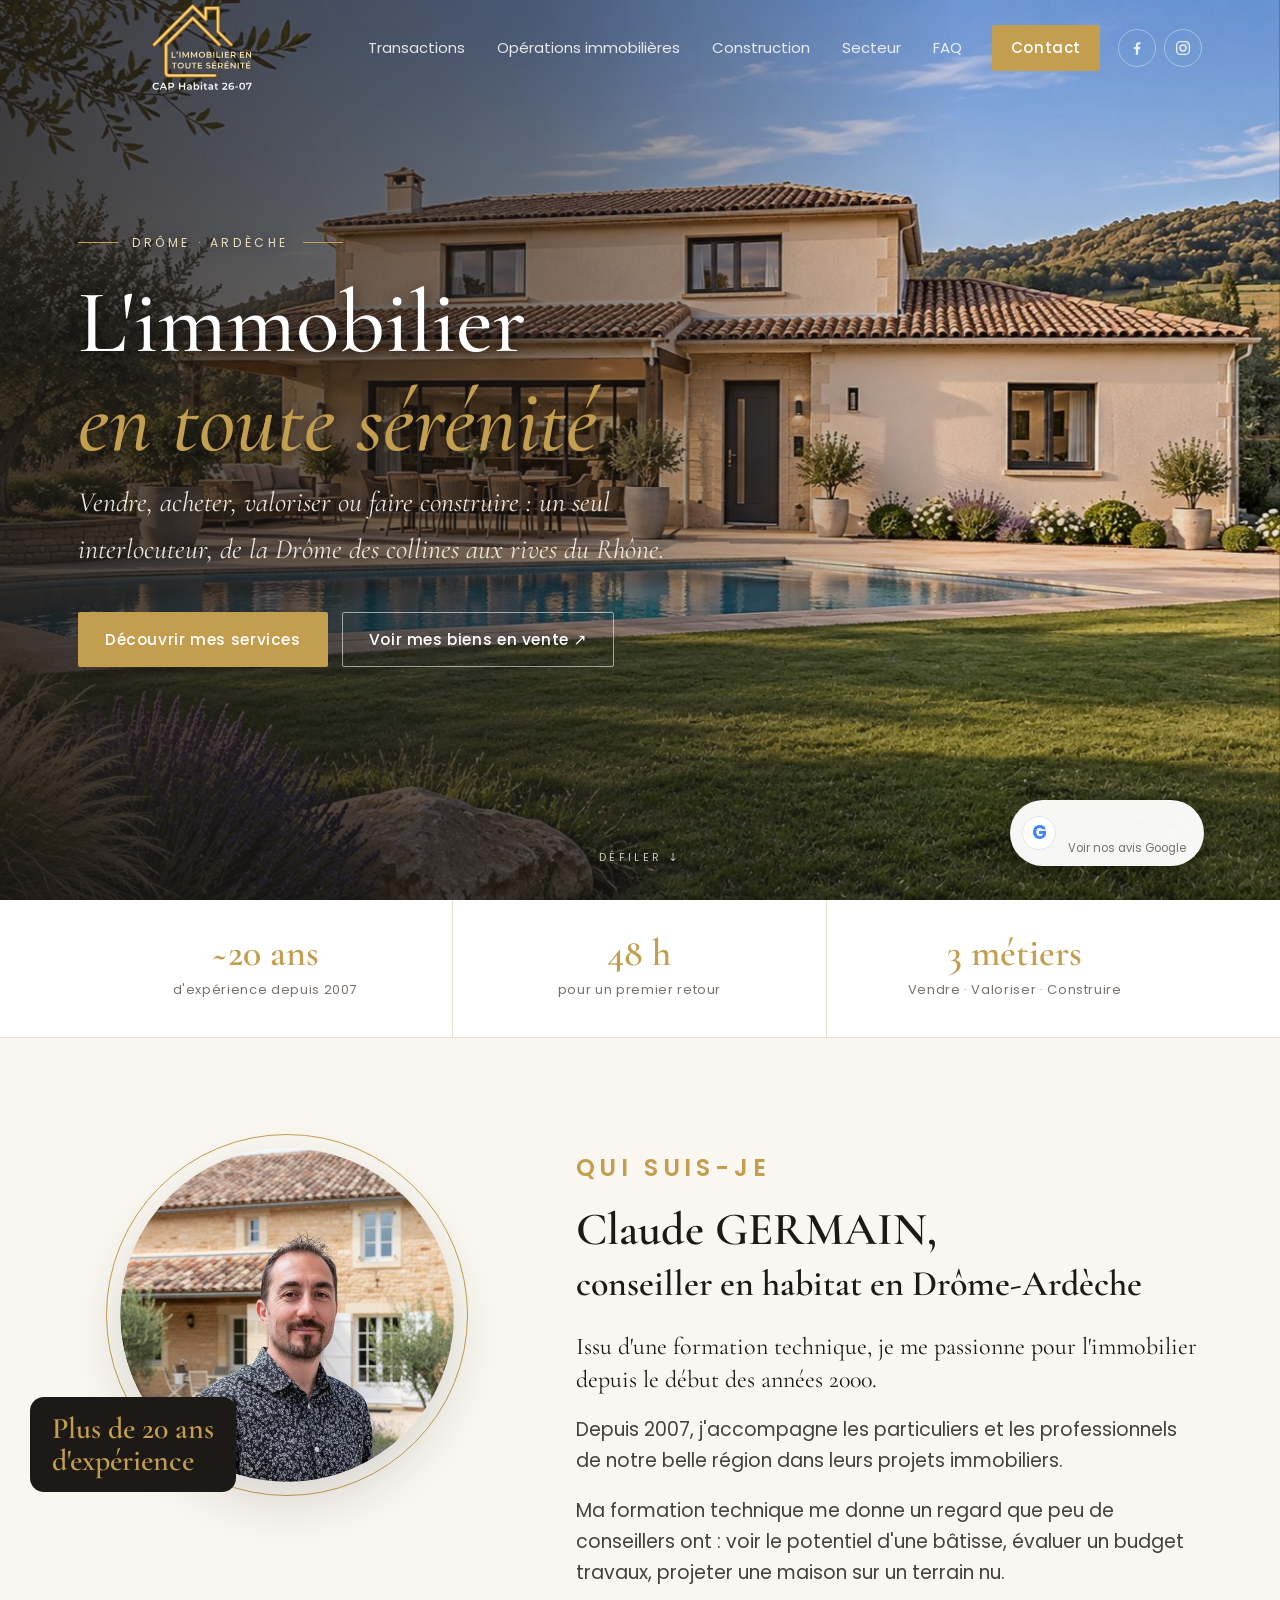
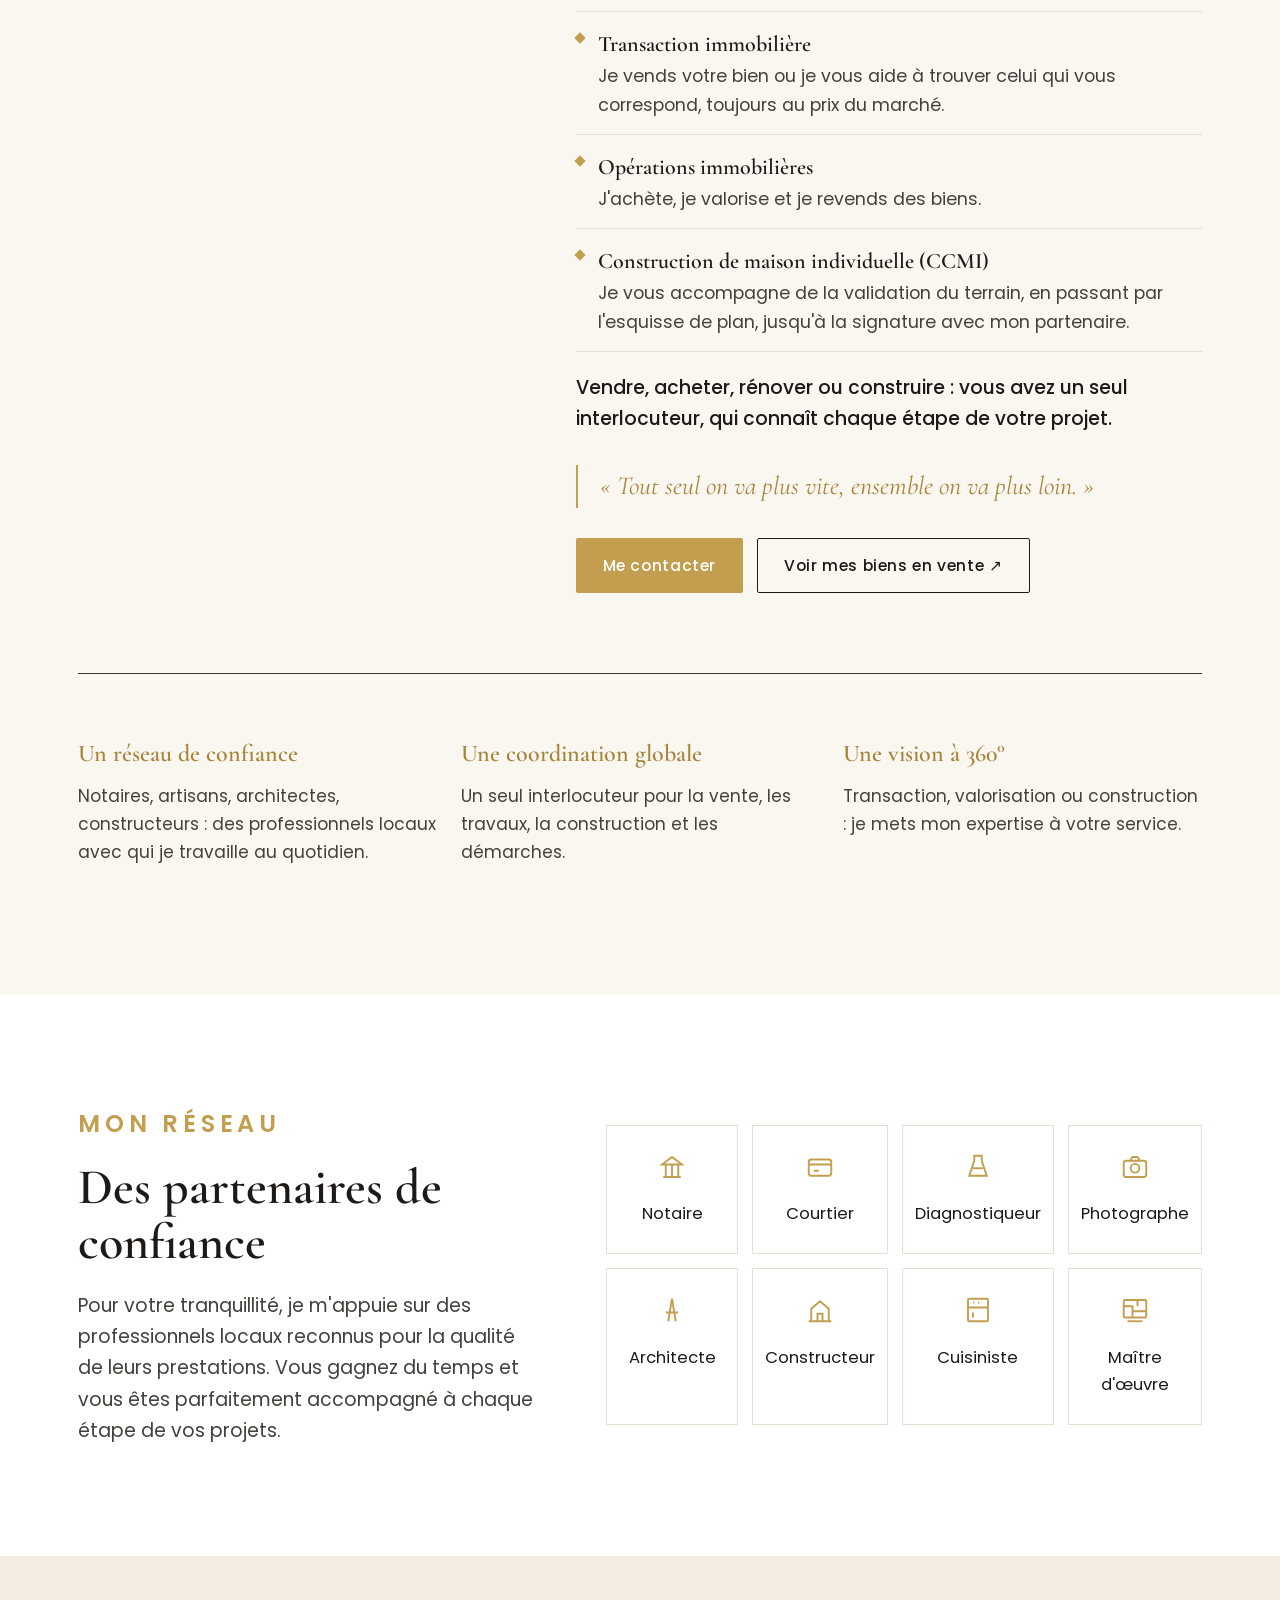
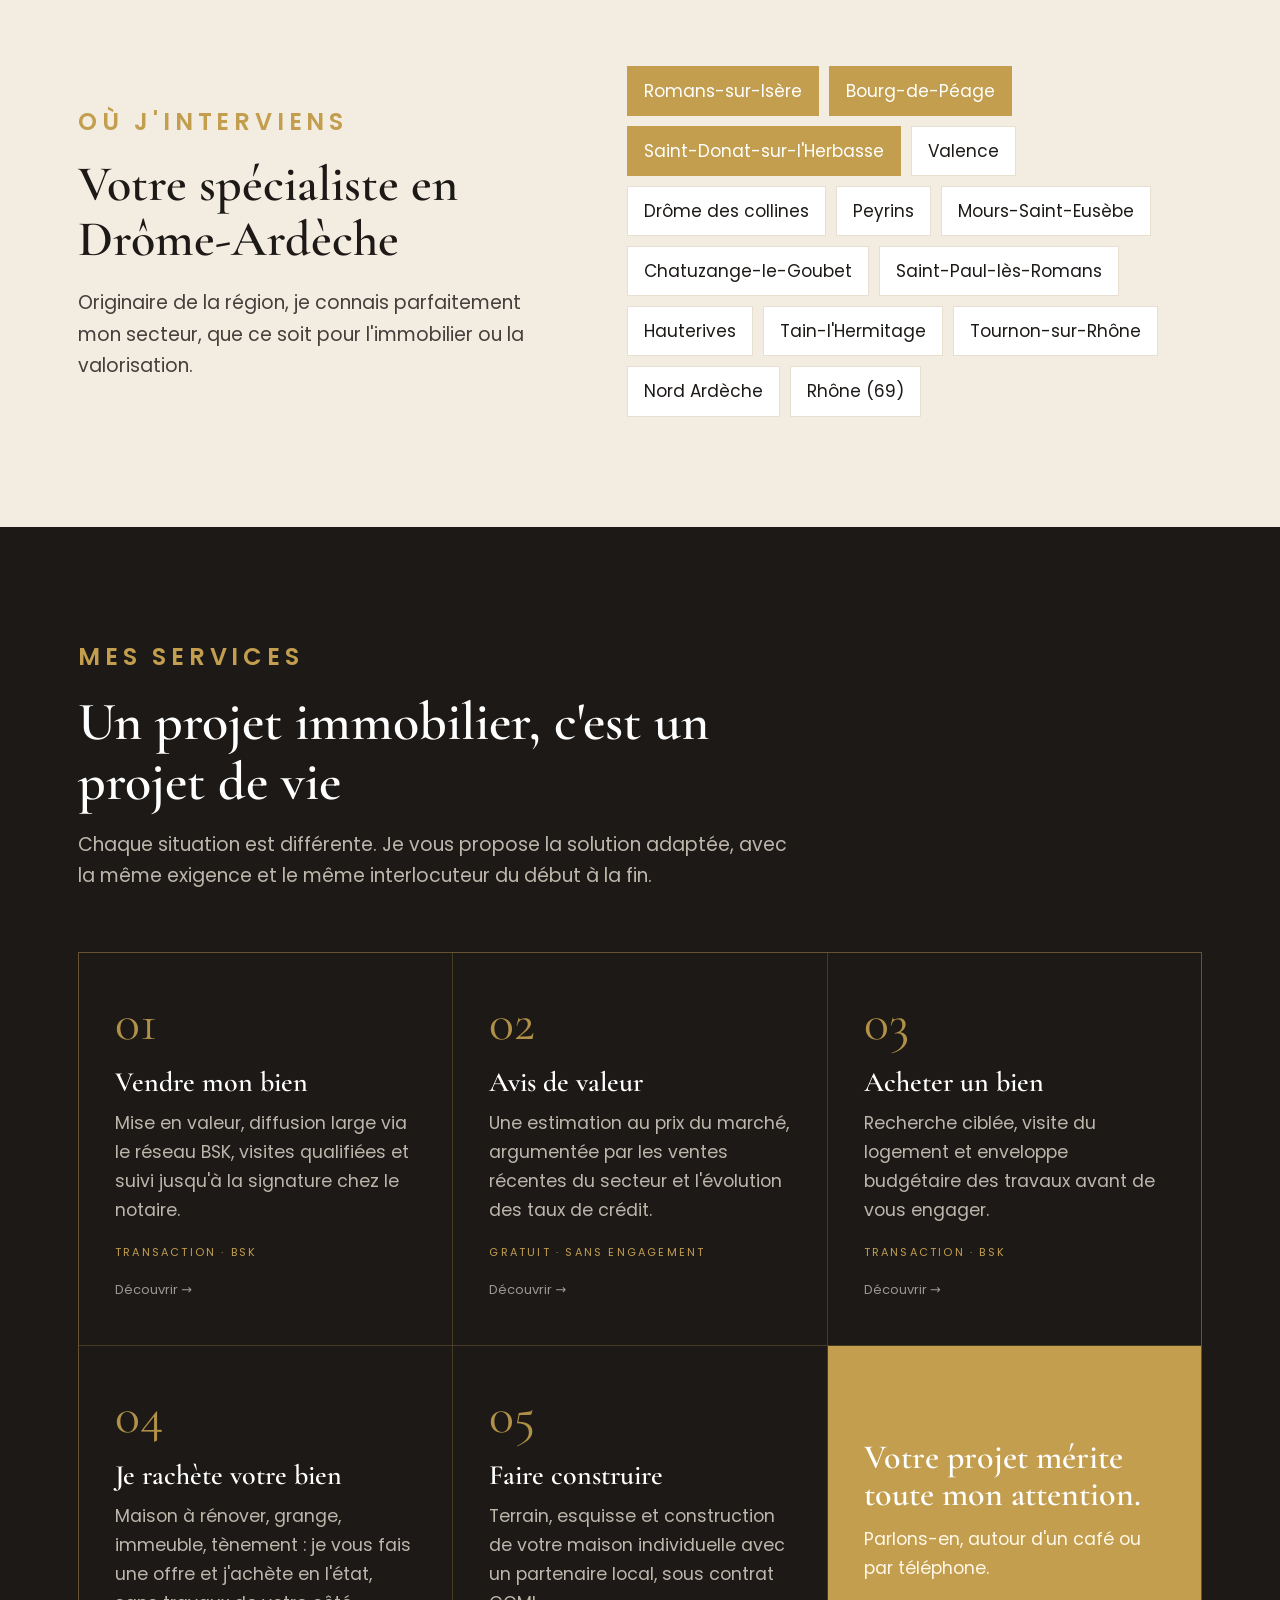
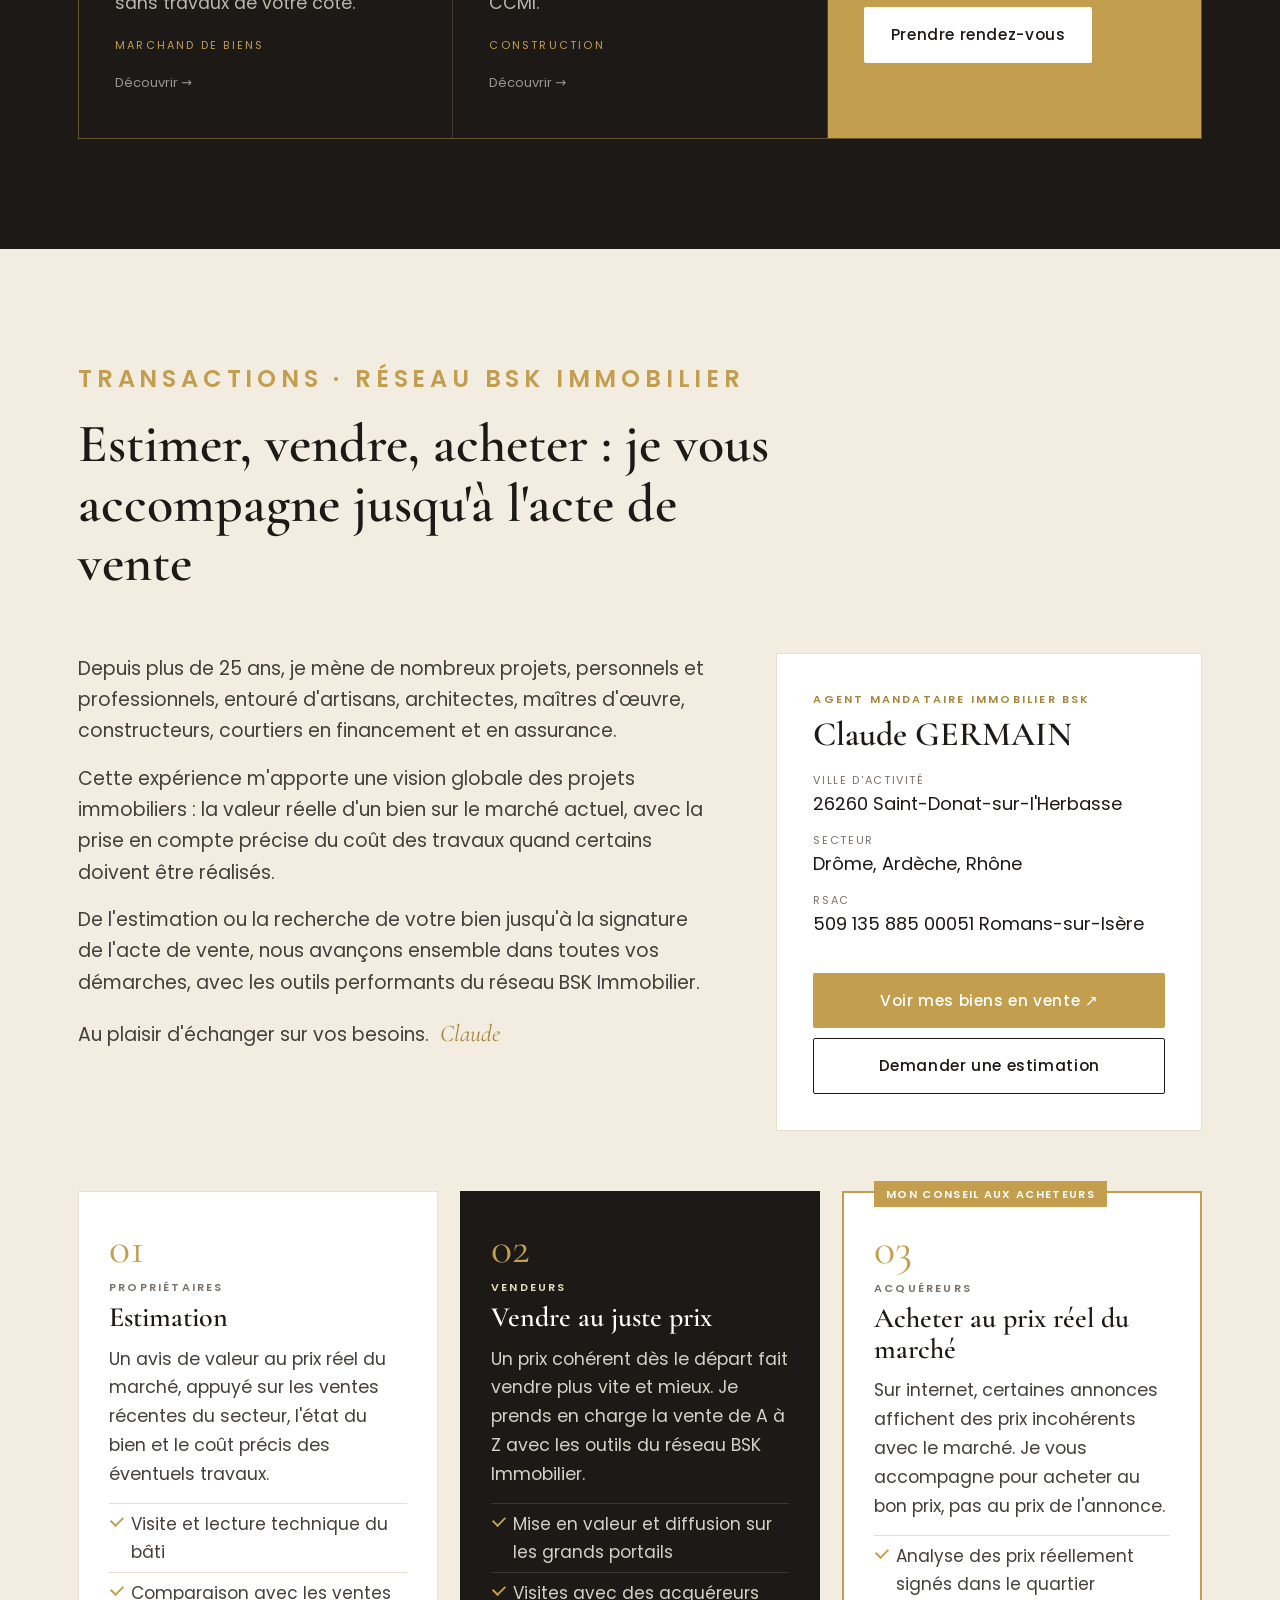
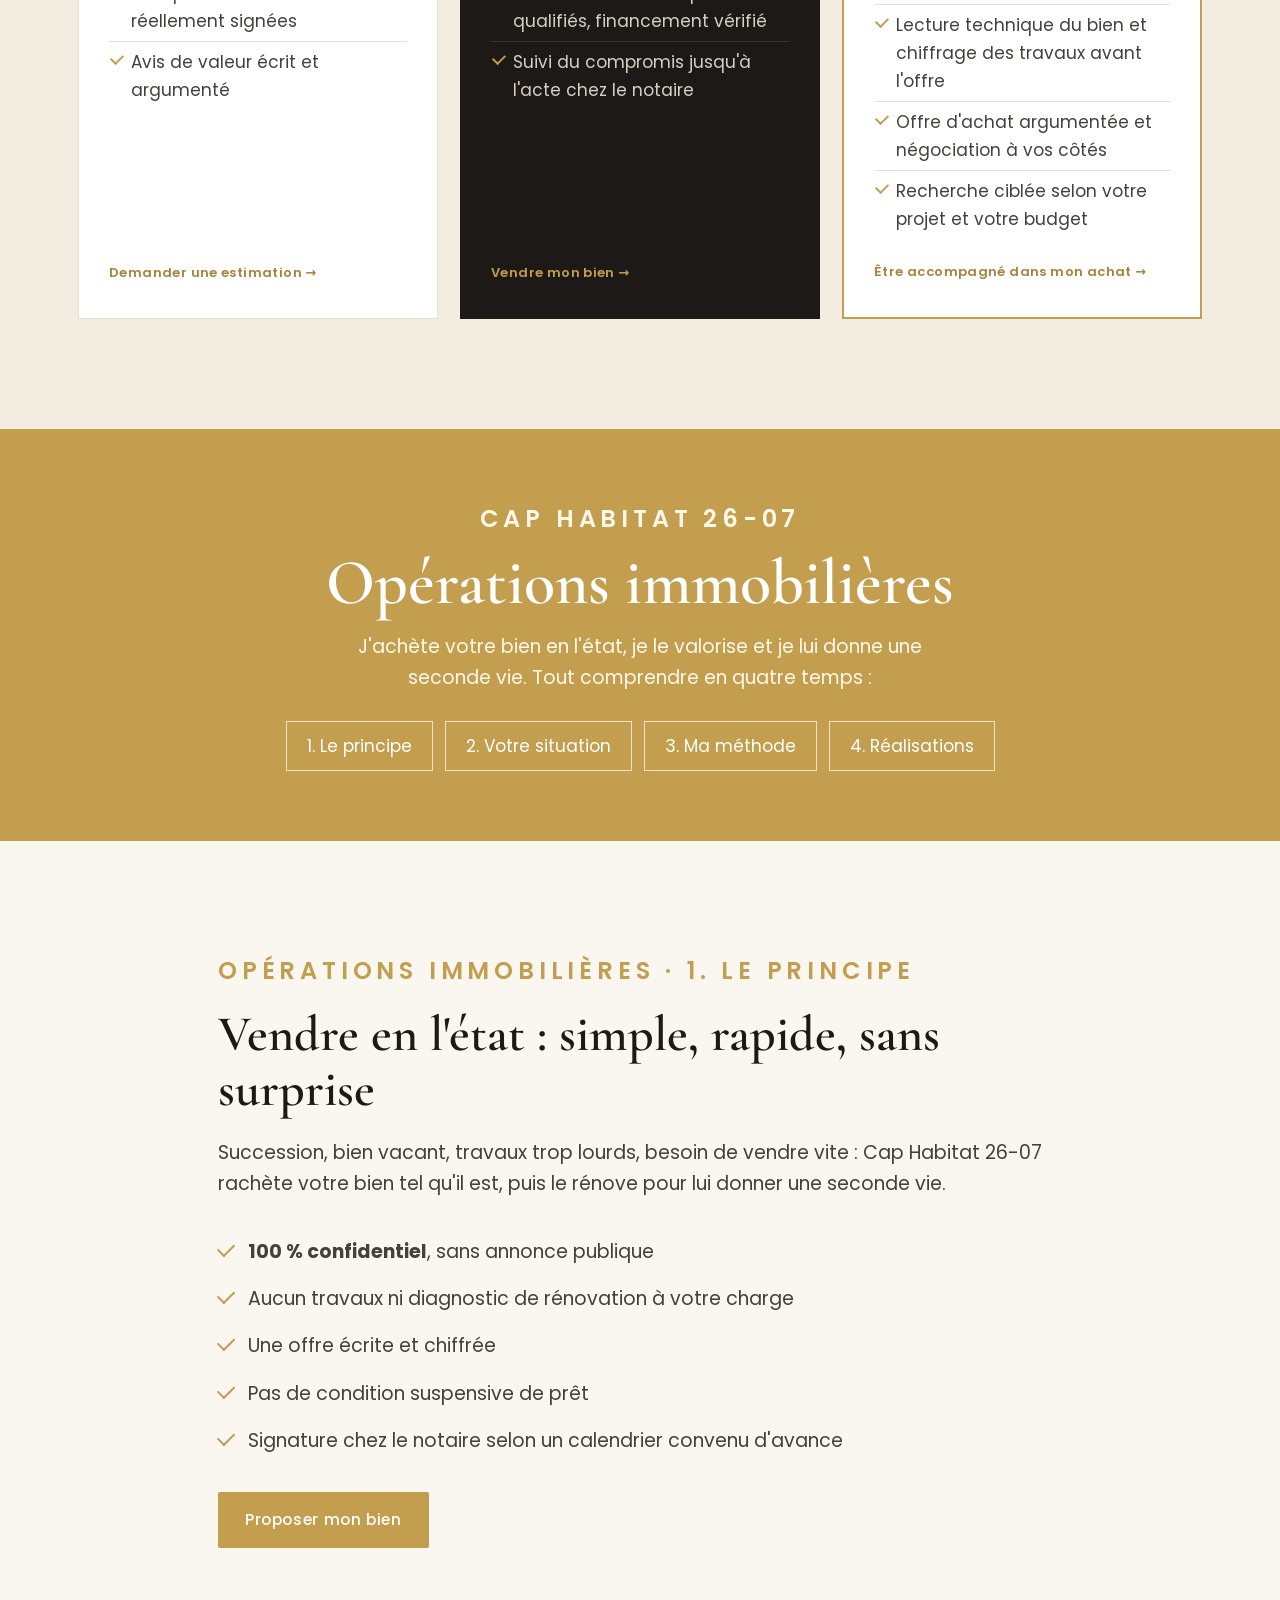
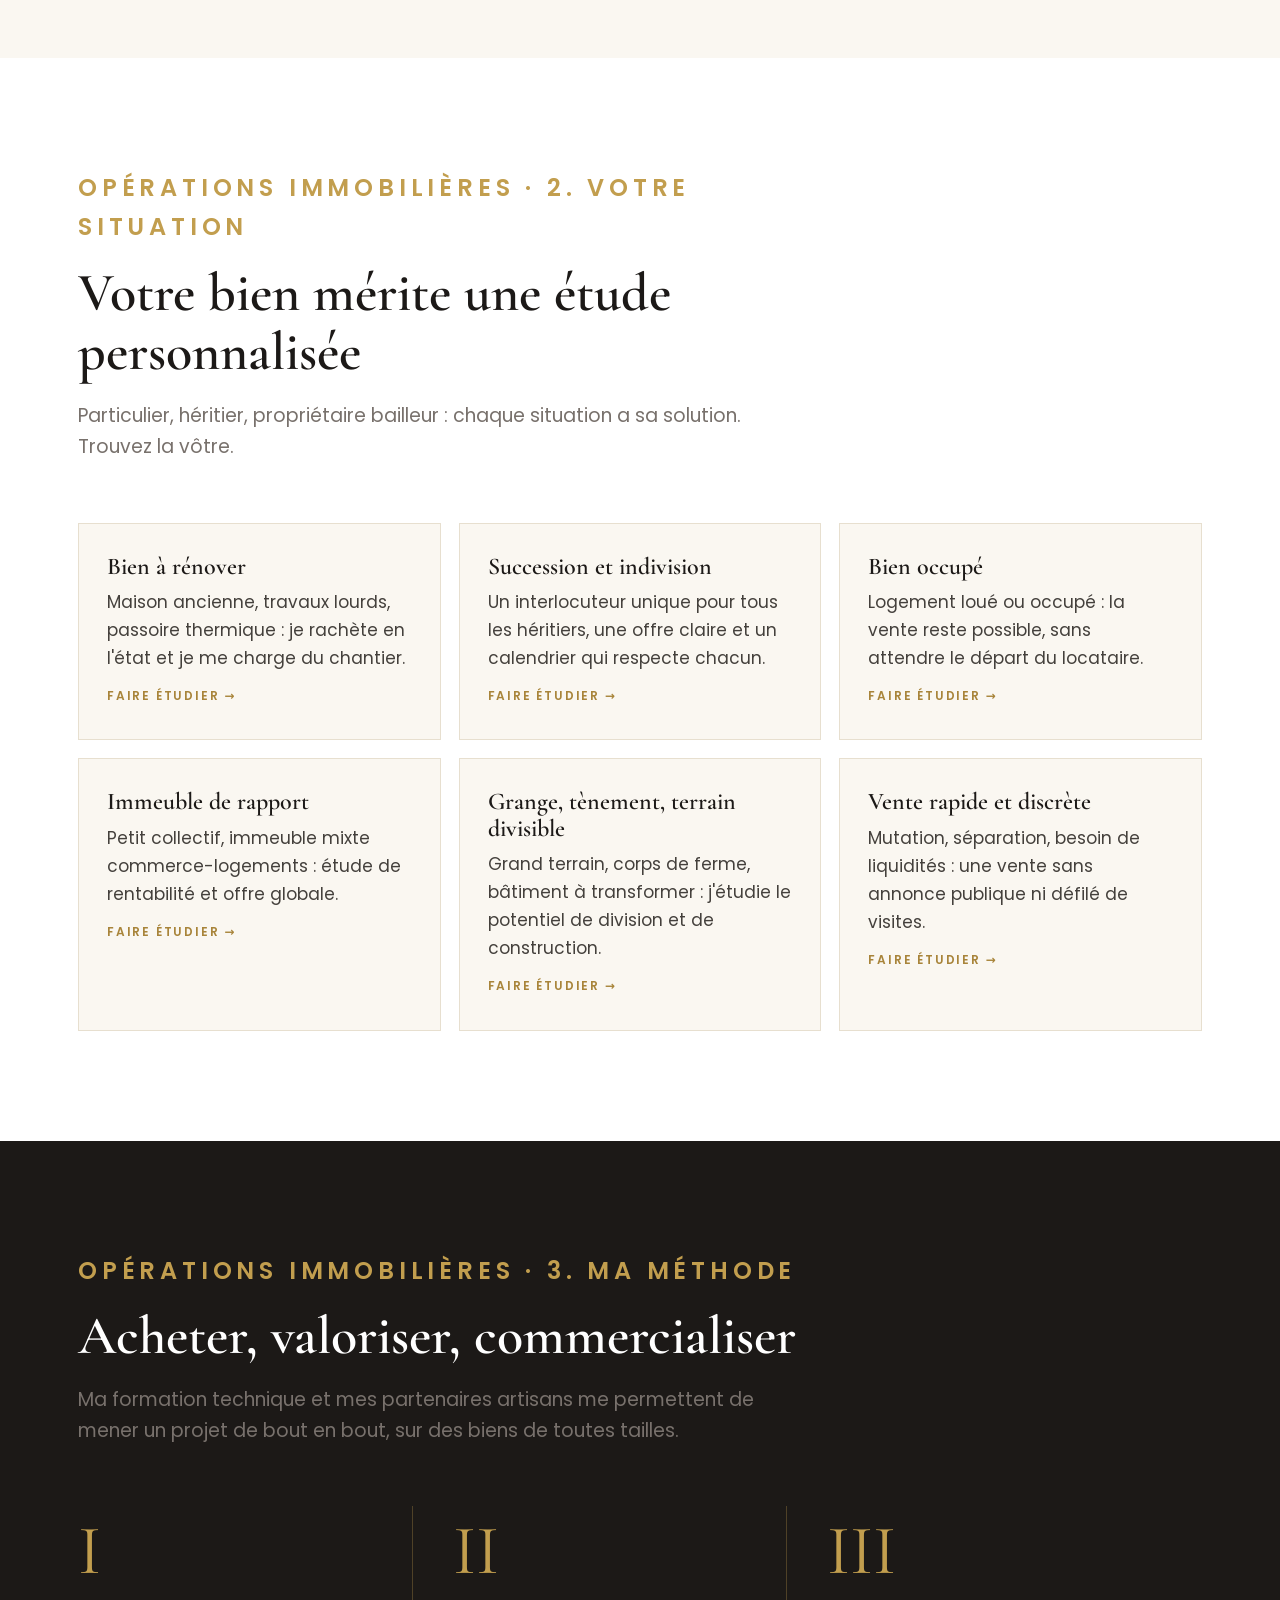
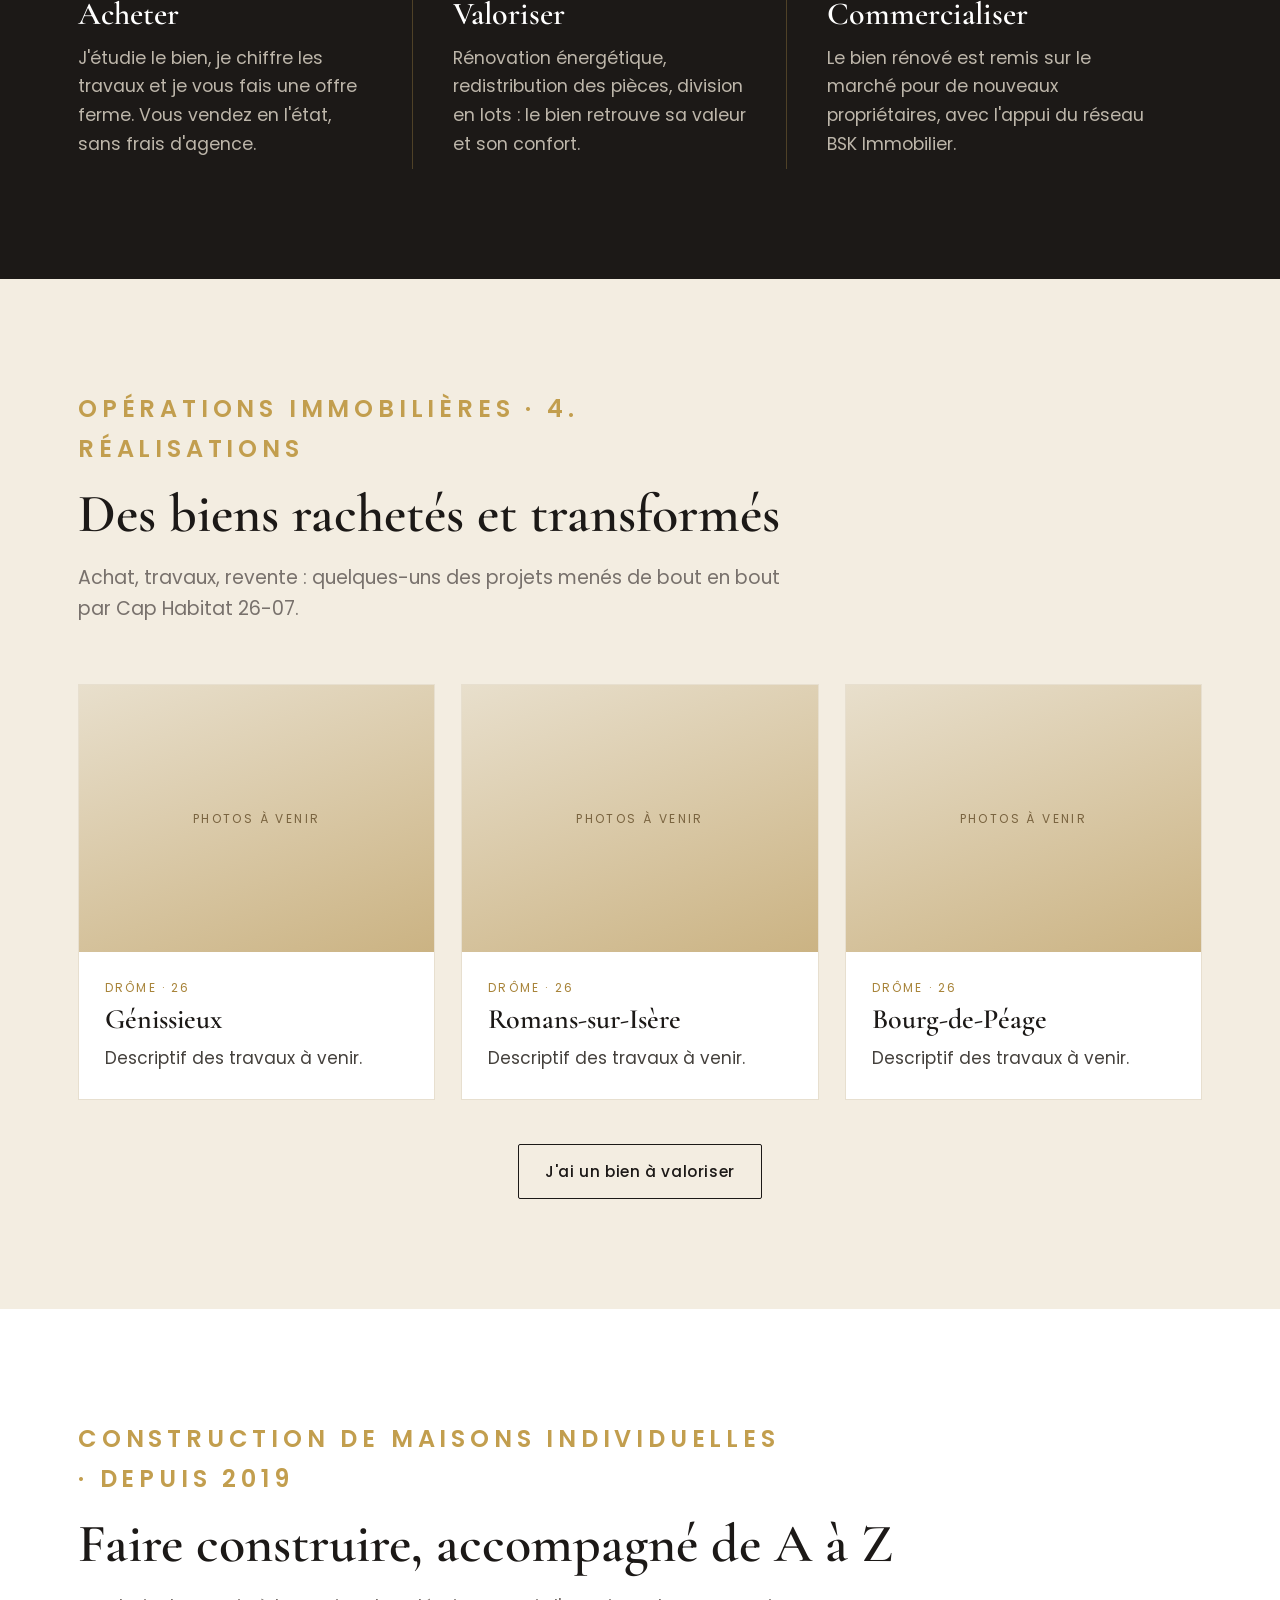
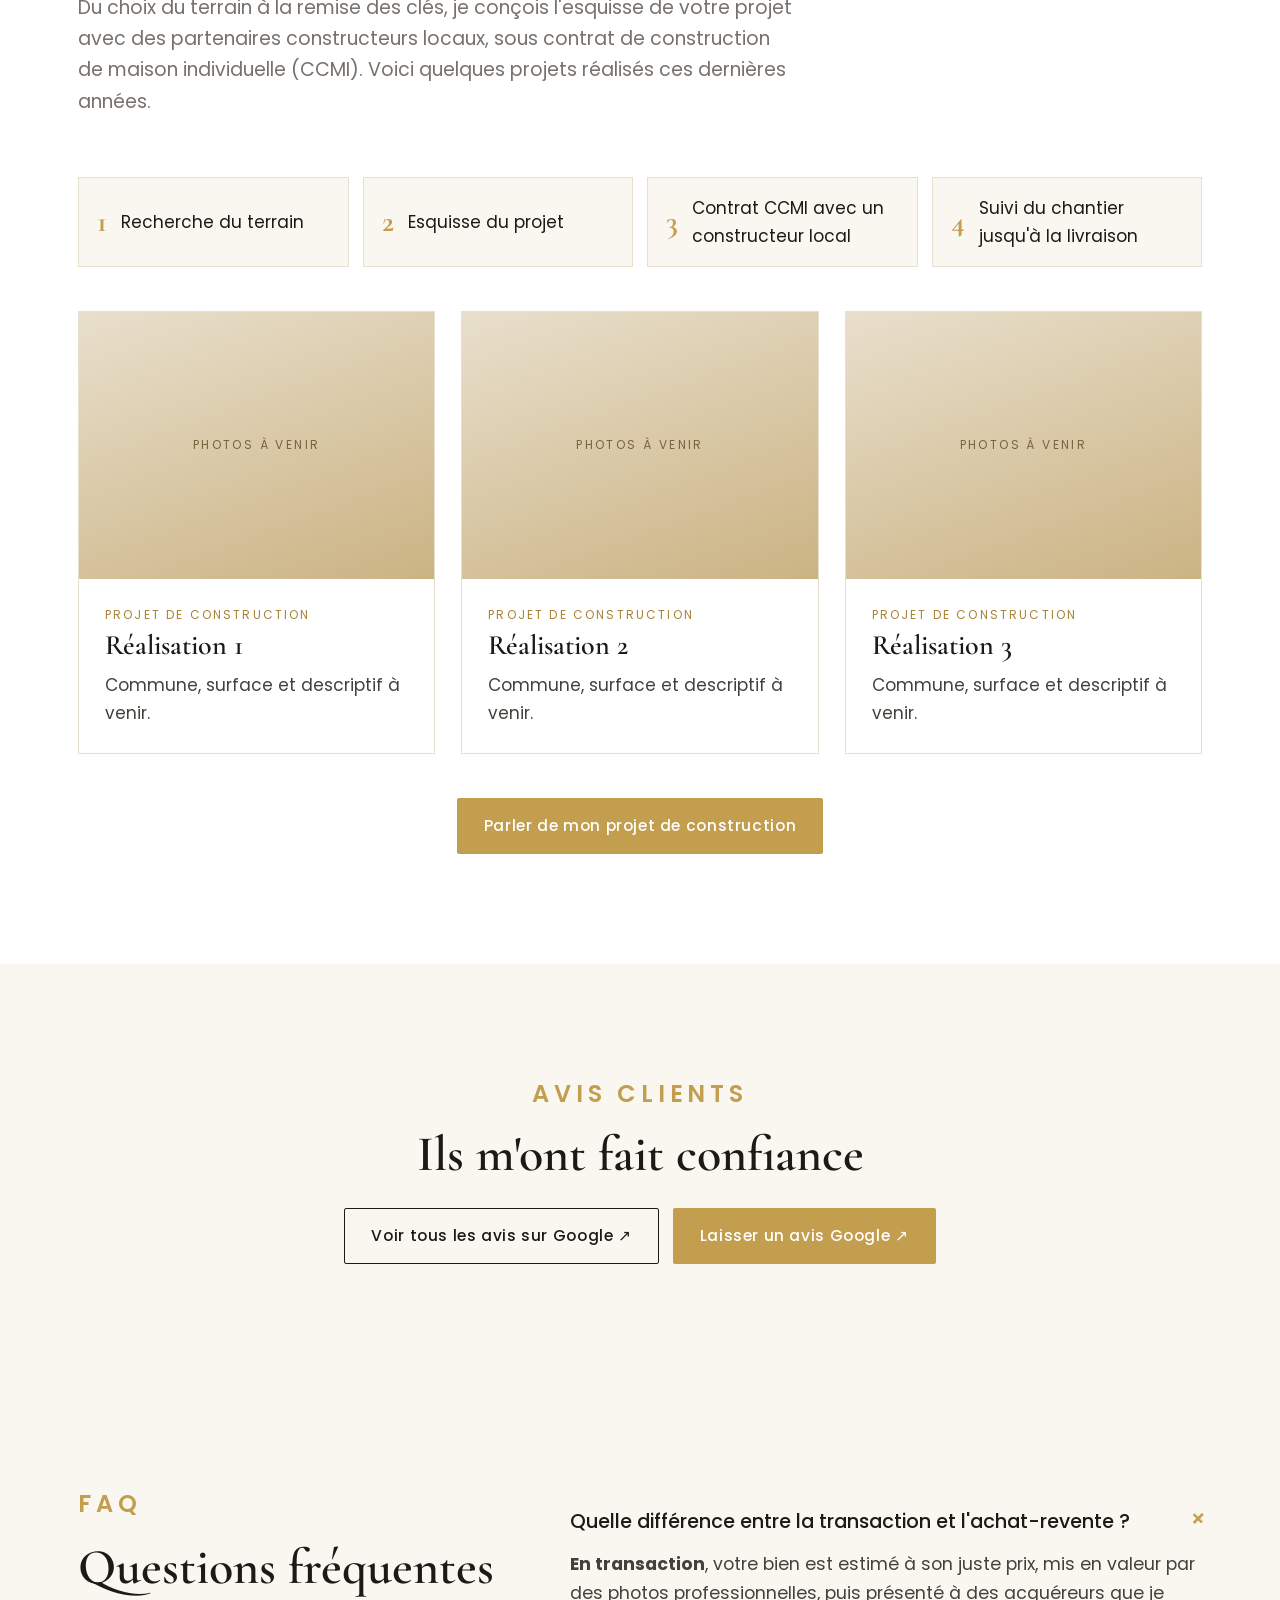
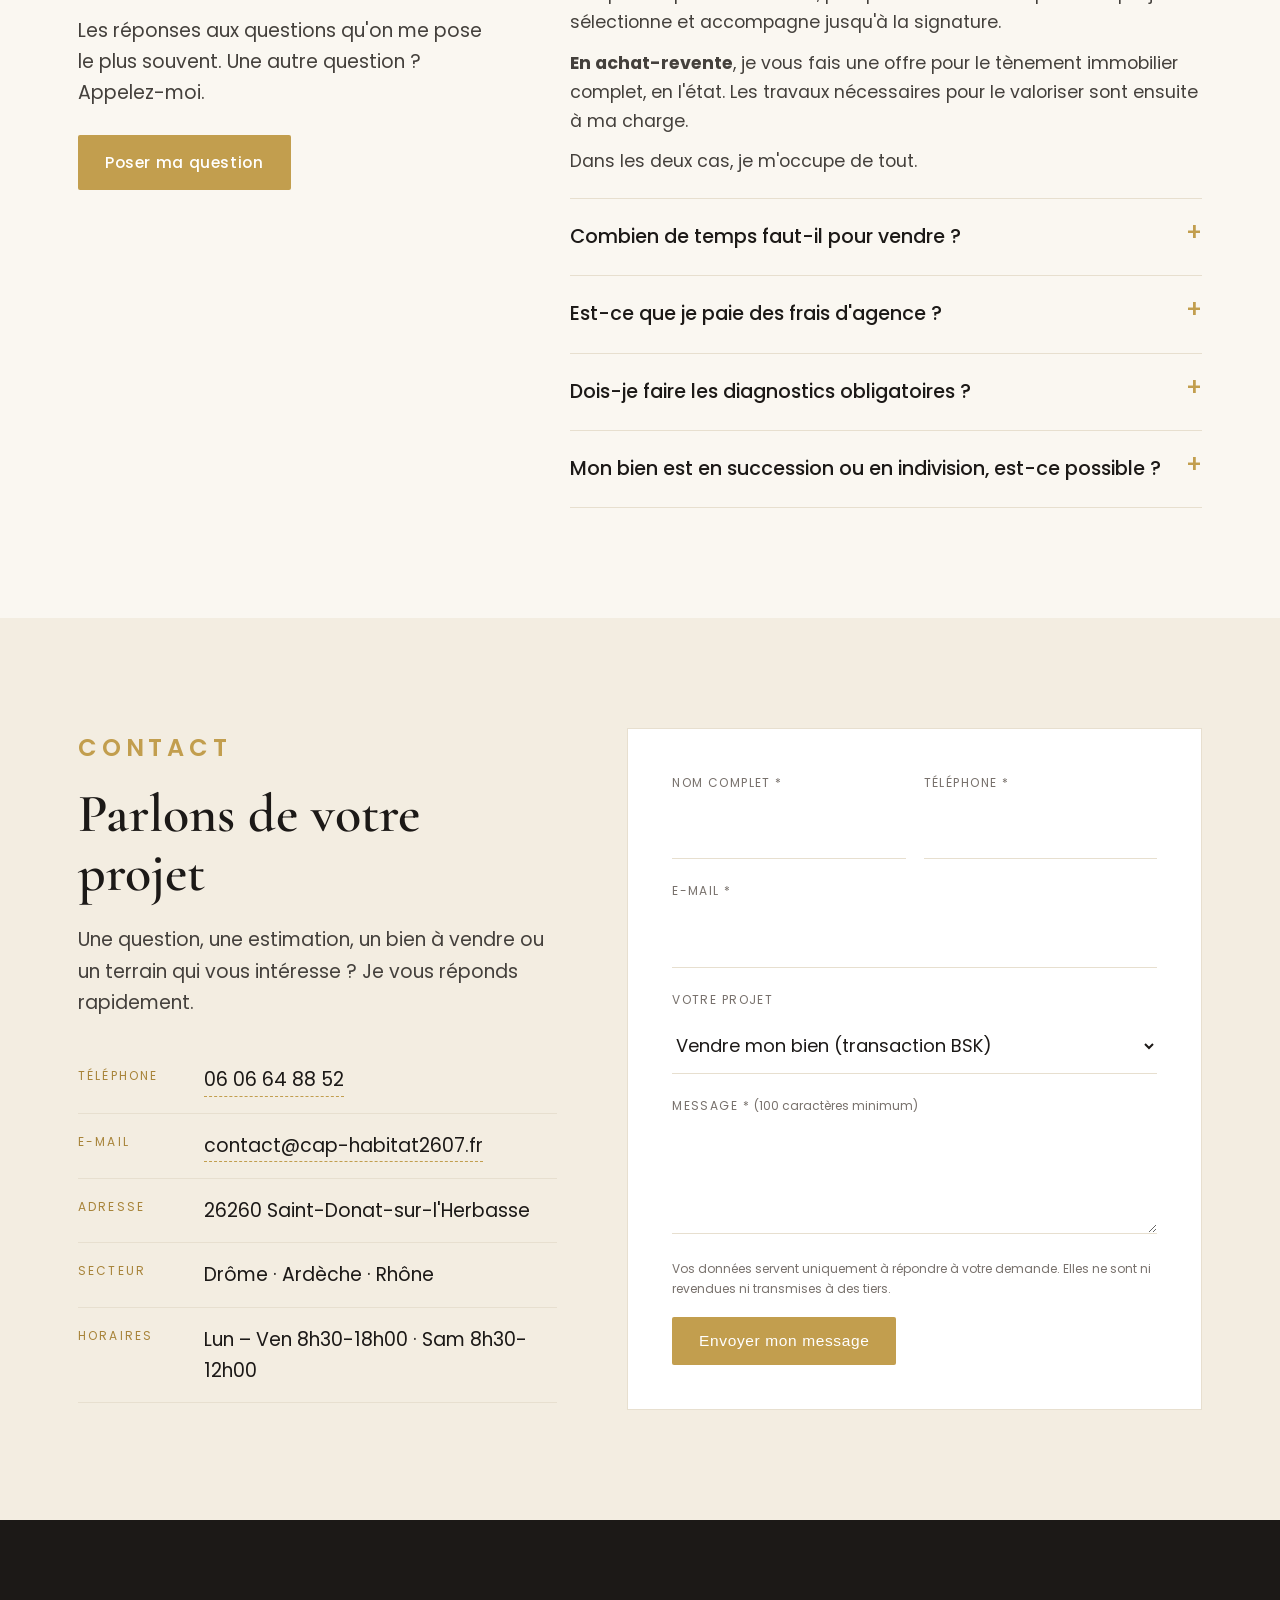
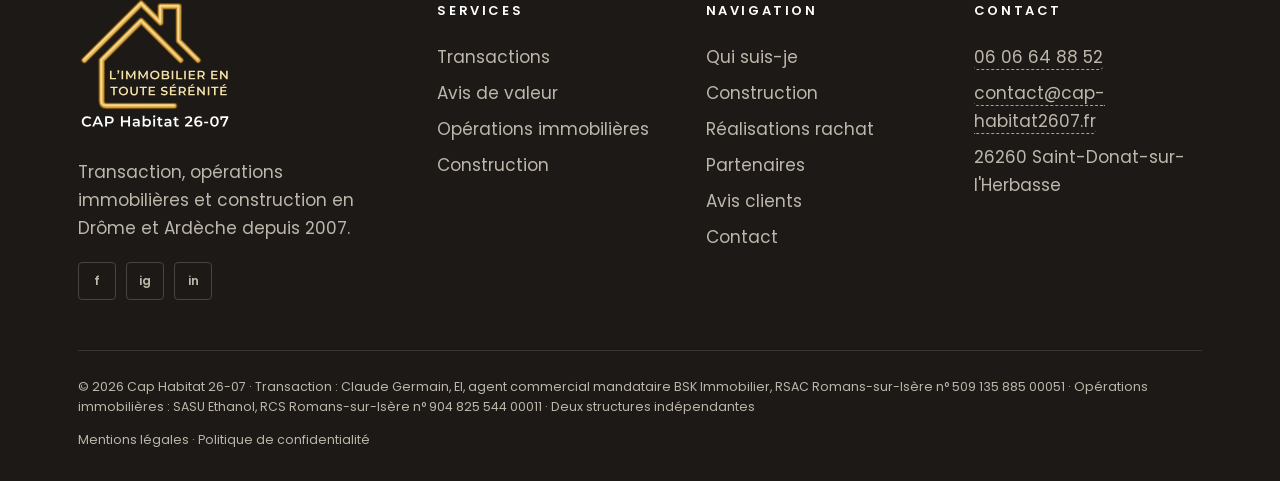
==== index.html @ 30831e8f "Mise en ligne du nouveau site Cap Habitat 26-07 Co-Authored-By: Claude Opus 5.5 <noreply@anthropic.c" ====
<!DOCTYPE html>
<html lang="fr">
<head>
<meta charset="utf-8">
<meta name="viewport" content="width=device-width, initial-scale=1">
<title>Cap Habitat 26-07 | Transaction, opérations immobilières et construction en Drôme-Ardèche</title>
<meta name="description" content="Claude Germain, conseiller en habitat dans la Drôme depuis 2007 : transaction immobilière avec BSK, estimation, opérations immobilières (achat de biens en l'état) et construction à Romans-sur-Isère, Bourg-de-Péage, Saint-Donat et en Ardèche.">
<link rel="canonical" href="https://cap-habitat2607.fr/">
<meta name="robots" content="index,follow">
<meta property="og:type" content="website">
<meta property="og:title" content="Cap Habitat 26-07 — L'immobilier en toute sérénité">
<meta property="og:description" content="Transaction, opérations immobilières (achat de biens en l'état) et construction en Drôme-Ardèche.">
<meta property="og:url" content="https://cap-habitat2607.fr/">
<meta property="og:image" content="https://cap-habitat2607.fr/hero.jpg">
<meta property="og:locale" content="fr_FR">
<meta name="theme-color" content="#1C1917">
<link rel="icon" href="favicon.svg" type="image/svg+xml">
<script type="application/ld+json">
{"@context":"https://schema.org","@type":"RealEstateAgent","name":"Cap Habitat 26-07","url":"https://cap-habitat2607.fr/","image":"https://cap-habitat2607.fr/hero.jpg","telephone":"+33606648852","email":"contact@cap-habitat2607.fr","founder":{"@type":"Person","name":"Claude Germain"},"address":{"@type":"PostalAddress","addressLocality":"Saint-Donat-sur-l'Herbasse","postalCode":"26260","addressRegion":"Drôme","addressCountry":"FR"},"areaServed":["Drôme","Ardèche","Rhône"],"openingHoursSpecification":[{"@type":"OpeningHoursSpecification","dayOfWeek":["Monday","Tuesday","Wednesday","Thursday","Friday"],"opens":"08:30","closes":"18:00"},{"@type":"OpeningHoursSpecification","dayOfWeek":"Saturday","opens":"08:30","closes":"12:00"}],"sameAs":["https://www.facebook.com/cap-habitat2607","https://www.instagram.com/cap.habitat2607/","https://www.linkedin.com/company/cap-habitat-26-07","https://bskimmobilier.com/claude-germain-11314"]}
</script>
<link rel="preconnect" href="https://fonts.googleapis.com">
<link rel="preconnect" href="https://fonts.gstatic.com" crossorigin>
<link href="https://fonts.googleapis.com/css2?family=Cormorant+Garamond:ital,wght@0,500;0,600;1,500&family=Poppins:wght@400;500;600;700&display=swap" rel="stylesheet">
<style>
[hidden]{display:none!important}
:root{
  --gold:#C29E4E; --gold-d:#a8843a; --gold-l:#e9dcbc;
  --ink:#1C1917; --ink2:#44403c; --muted:#78716c;
  --cream:#faf7f1; --sand:#f3ede1; --line:#e7dfcf; --white:#fff;
}
*{box-sizing:border-box;margin:0;padding:0}
html{scroll-behavior:smooth}
body{font-family:'Poppins',system-ui,sans-serif;color:var(--ink);background:var(--cream);line-height:1.65;font-size:19px}
a{color:inherit;text-decoration:none}
h1,h2,h3{font-family:'Cormorant Garamond',Georgia,serif;font-weight:600;line-height:1.1}
.wrap{max-width:1180px;margin:0 auto;padding:0 28px}
.kicker{font-size:24px;letter-spacing:.2em;text-transform:uppercase;color:var(--gold);font-weight:600}
.btn{display:inline-flex;align-items:center;gap:10px;padding:14px 26px;border-radius:2px;font-weight:500;font-size:15.5px;letter-spacing:.04em;transition:.25s;cursor:pointer;border:1px solid transparent}
.btn-gold{background:var(--gold);color:#fff}
.btn-gold:hover{background:var(--gold-d)}
.btn-line{border-color:rgba(255,255,255,.55);color:#fff}
.btn-line:hover{background:#fff;color:var(--ink)}
.btn-dark{border-color:var(--ink);color:var(--ink)}
.btn-dark:hover{background:var(--ink);color:#fff}
section{padding:110px 0}

/* NAV */
header{position:fixed;top:0;left:0;right:0;z-index:50;transition:.3s}
header.solid{background:rgba(28,25,23,.94);backdrop-filter:blur(8px);box-shadow:0 2px 20px rgba(0,0,0,.15)}
.nav{display:flex;align-items:center;justify-content:space-between;height:96px}
.logo{display:flex;align-items:center;gap:12px;color:#fff}
.logo img{height:88px;width:auto;display:block}

header .logo{margin-left:124px;transform:translateX(-50%)}
.flogo img{height:130px}
footer .logo{display:inline-flex}
header.solid .logo img{height:60px}
.logo img{transition:height .3s}
.logo .lt{font-weight:700;font-size:19px;letter-spacing:.01em;line-height:1}
.logo .lt b{color:var(--gold);font-weight:700}
.logo .ls{display:block;font-size:9.5px;letter-spacing:.22em;font-weight:500;opacity:.75;margin-top:5px}
.menu{display:flex;gap:30px;align-items:center;font-size:15px;color:#fff}
.menu a:not(.btn){opacity:.85;position:relative}
.menu a:not(.btn):not(.nsoc){padding:8px 12px;border-radius:6px;transition:.2s}
.menu a:not(.btn):not(.nsoc):hover{opacity:1;color:var(--gold);background:rgba(255,255,255,.12)}
.menu .btn{padding:10px 18px}
.burger{display:none;background:none;border:0;color:#fff;font-size:28px;cursor:pointer}

/* HERO */
.hero{position:relative;min-height:100vh;display:flex;align-items:center;background:var(--ink);color:#fff;overflow:hidden;padding:0}
.hero img.land{position:absolute;inset:0;width:100%;height:100%;object-fit:cover;object-position:60% 50%;transform:scale(1.04);animation:kb 18s ease-out forwards}
@keyframes kb{to{transform:scale(1)}}
.hero .veil{position:absolute;inset:0;background:linear-gradient(90deg,rgba(28,25,23,.82) 0%,rgba(28,25,23,.55) 42%,rgba(28,25,23,.08) 75%),linear-gradient(0deg,rgba(28,25,23,.4),transparent 30%)}
.hero h1,.hero .sub,.hero .place{text-shadow:0 2px 16px rgba(0,0,0,.6)}
.hero .credit{position:absolute;right:20px;bottom:14px;z-index:2;font-size:10px;color:rgba(255,255,255,.55)}
.hero .wrap{position:relative;z-index:2;width:100%}
.hero .place{font-size:12px;letter-spacing:.3em;text-transform:uppercase;color:var(--gold-l);display:flex;align-items:center;gap:14px}
.hero .place:before,.hero .place:after{content:"";width:40px;height:1px;background:var(--gold)}
.hero h1{font-size:clamp(46px,7vw,92px);margin:22px 0 8px;font-weight:500}
.hero h1 em{color:var(--gold);font-style:italic}
.hero .sub{font-family:'Cormorant Garamond',serif;font-size:clamp(20px,2.4vw,28px);font-style:italic;color:#e7e2d9;max-width:620px}
.hero .ctas{display:flex;flex-wrap:wrap;gap:14px;margin-top:40px}
.hero .scroll{position:absolute;bottom:34px;left:50%;transform:translateX(-50%);z-index:2;font-size:11px;letter-spacing:.3em;color:#cfc8bb;text-transform:uppercase}

.gbadge{position:absolute;bottom:34px;right:76px;z-index:3;display:flex;align-items:center;gap:12px;background:rgba(255,255,255,.96);color:var(--ink);padding:10px 18px 10px 12px;border-radius:40px;box-shadow:0 8px 30px rgba(0,0,0,.25);transition:.25s}
.gbadge:hover{transform:translateY(-2px)}
.gG{width:34px;height:34px;border-radius:50%;background:#fff;border:1px solid #e5e5e5;display:flex;align-items:center;justify-content:center;font-weight:700;font-size:19px;color:#4285F4}
.gbadge b{font-size:19.5px;margin-right:6px}
.gbs{color:#fbbc04;letter-spacing:1px;font-size:17px}
.gbadge small{display:block;font-size:11.5px;color:var(--muted);line-height:1.2}
@media (max-width:620px){.gbadge{bottom:70px;right:16px}}

/* STATS */
.stats{background:var(--white);border-bottom:1px solid var(--line);padding:0}
.stats .wrap{display:grid;grid-template-columns:repeat(3,1fr)}
.stats div.s{padding:34px 20px;text-align:center;border-right:1px solid var(--line)}
.stats div.s:last-child{border-right:0}
.stats b{display:block;font-family:'Cormorant Garamond',serif;font-size:38px;color:var(--gold);font-weight:600;line-height:1}
.stats span{font-size:13px;color:var(--muted);letter-spacing:.05em}

/* ABOUT */
.about .wrap{display:grid;grid-template-columns:.8fr 1.2fr;gap:80px;align-items:center}
.portrait{position:relative;width:min(340px,80%);aspect-ratio:1;margin:0 auto;justify-self:center}
.portrait:after{content:"";position:absolute;inset:-14px;border:1px solid var(--gold);border-radius:50%;z-index:-1}
.portrait img{width:100%;height:100%;object-fit:cover;border-radius:50%;display:block;box-shadow:0 20px 50px rgba(28,25,23,.15)}
.portrait .badge{position:absolute;left:-90px;bottom:-10px;background:var(--ink);color:#fff;padding:16px 22px;border-radius:14px}
.portrait .badge b{font-family:'Cormorant Garamond',serif;font-size:30px;color:var(--gold);display:block;line-height:1.05;white-space:nowrap;font-weight:600}
.portrait .badge span{font-size:12px;color:#d6d0c4}
.about h2{font-size:clamp(36px,4.4vw,54px);margin:16px 0 26px}
.about p{color:var(--ink2);margin-bottom:18px}
.about blockquote{font-family:'Cormorant Garamond',serif;font-style:italic;font-size:26px;color:var(--gold-d);border-left:2px solid var(--gold);padding-left:22px;margin:30px 0}
.about .ctas{display:flex;gap:14px;flex-wrap:wrap;margin-top:10px}

.metiers{list-style:none;margin:22px 0 20px;border-top:1px solid var(--line)}
.metiers li{border-bottom:1px solid var(--line)}
.metiers a{display:block;padding:14px 0 14px 22px;position:relative;font-size:17.5px;color:var(--ink2);transition:.2s}
.metiers a:before{content:"";position:absolute;left:0;top:22px;width:8px;height:8px;background:var(--gold);transform:rotate(45deg)}
.metiers a{border-radius:8px}
.metiers a:hover{padding-left:30px;background:rgba(194,158,78,.13)}
.metiers a:hover:before{left:10px}
.metiers b{display:block;font-family:'Cormorant Garamond',serif;font-size:22px;color:var(--ink);font-weight:600}
.about p.lead-a{font-family:'Cormorant Garamond',serif;font-size:24px;line-height:1.35;color:var(--ink)}
.about p.unique{font-weight:500;color:var(--ink)}
.about .wrap.w360{display:block}
.about360{margin-top:70px;padding-top:50px;border-top:1px solid var(--line)}
.v360.about360 h4{color:var(--gold-d)}
.v360.about360 p{color:var(--ink2)}
/* SERVICES */
.services{background:var(--ink);color:#fff}
.head{max-width:720px;margin-bottom:60px}
.head h2{font-size:clamp(36px,4.4vw,54px);margin:16px 0 18px}
.head h2.one{white-space:nowrap;width:max-content;max-width:none}
@media (max-width:960px){.head h2.one{white-space:normal;width:auto}}
.head p{color:var(--muted)}
.services .head p{color:#bdb6aa}
.grid5{display:grid;grid-template-columns:repeat(3,1fr);gap:1px;background:rgba(194,158,78,.25);border:1px solid rgba(194,158,78,.25)}
.card{background:var(--ink);padding:44px 36px;transition:.3s;position:relative}
.card:hover{background:#2f2922}
a.card{display:block;color:#fff}
.card .go{display:block;margin-top:14px;font-size:13px;color:#fff;opacity:.55;transition:.2s}
.card:hover .go{opacity:1;color:var(--gold)}
.card .n{font-family:'Cormorant Garamond',serif;font-size:52px;color:var(--gold);line-height:1;opacity:.9}
.card h3{font-size:28px;margin:18px 0 12px}
.card p{color:#bdb6aa;font-size:17.5px}
.card .tag{display:inline-block;margin-top:18px;font-size:11px;letter-spacing:.2em;text-transform:uppercase;color:var(--gold)}
.card.cta-card{background:var(--gold);display:flex;flex-direction:column;justify-content:center}
.card.cta-card h3{color:#fff;font-size:34px}
.card.cta-card p{color:#fff8e8}
.card.cta-card .btn{margin-top:24px;background:#fff;color:var(--ink);align-self:flex-start}

/* RACHAT */
.rachat .wrap{display:block;max-width:900px}
.rachat h2{font-size:clamp(34px,4vw,50px);margin:16px 0 20px}
.rachat p.lead{color:var(--ink2)}
.steps{display:grid;gap:18px}
.step{display:grid;grid-template-columns:56px 1fr;gap:18px;background:#fff;padding:24px;border:1px solid var(--line)}
.step i{font-style:normal;width:56px;height:56px;border-radius:50%;border:1px solid var(--gold);display:flex;align-items:center;justify-content:center;font-family:'Cormorant Garamond',serif;font-size:26px;color:var(--gold-d)}
.step h4{font-size:19px;font-weight:600;margin-bottom:4px}
.step p{font-size:17px;color:var(--muted)}
.checks{list-style:none;margin:28px 0}
.checks li{padding:8px 0 8px 30px;position:relative;color:var(--ink2)}
.checks li:before{content:"";position:absolute;left:0;top:15px;width:14px;height:8px;border-left:2px solid var(--gold);border-bottom:2px solid var(--gold);transform:rotate(-45deg)}

/* TRANSACTIONS */
.trans{background:var(--sand)}
.tcols{display:grid;grid-template-columns:1.5fr 1fr;gap:60px;align-items:start}
.trans article p{color:var(--ink2);margin-bottom:16px}
.trans .lead{font-family:'Cormorant Garamond',serif;font-size:26px;line-height:1.35;color:var(--ink)}
.trans .sign em{font-family:'Cormorant Garamond',serif;font-size:24px;color:var(--gold-d);margin-left:6px}
.tsteps{display:grid;grid-template-columns:repeat(3,1fr);gap:14px;margin-top:30px}
.tsteps div{background:#fff;border-top:2px solid var(--gold);padding:20px}
.tsteps b{display:block;font-family:'Cormorant Garamond',serif;font-size:24px;margin-bottom:4px}
.tsteps span{font-size:16.5px;color:var(--muted)}
.bskcard{background:#fff;border:1px solid var(--line);padding:36px;position:sticky;top:110px}
.bskcard .bt{font-size:11px;letter-spacing:.2em;text-transform:uppercase;color:var(--gold-d);font-weight:600}
.bskcard h3{font-size:34px;margin:8px 0 18px}
.bskcard dl{margin-bottom:24px}
.bskcard dt{font-size:11px;letter-spacing:.15em;text-transform:uppercase;color:var(--muted);margin-top:12px}
.bskcard dd{font-size:18px}
.bskcard .btn{width:100%;justify-content:center;margin-top:10px}

.postes{display:grid;grid-template-columns:repeat(3,1fr);gap:22px;margin-top:60px}
.poste{background:#fff;border:1px solid var(--line);padding:34px 30px;display:flex;flex-direction:column}
.poste .pn{font-family:'Cormorant Garamond',serif;font-size:44px;color:var(--gold);line-height:1}
.poste .pk{font-size:11px;letter-spacing:.2em;text-transform:uppercase;color:var(--muted);margin-top:8px;font-weight:600}
.poste h3{font-size:28px;margin:6px 0 12px}
.poste p{font-size:17.5px;color:var(--ink2);margin-bottom:14px}
.poste ul{list-style:none;margin-bottom:22px;flex:1}
.poste li{font-size:17px;color:var(--ink2);padding:6px 0 6px 22px;position:relative;border-top:1px solid var(--line)}
.poste li:before{content:"";position:absolute;left:2px;top:12px;width:10px;height:6px;border-left:2px solid var(--gold);border-bottom:2px solid var(--gold);transform:rotate(-45deg)}
.poste .lnk{display:inline-block;padding:6px 10px;margin:-6px -10px;border-radius:6px;transition:.2s}
.poste .lnk:hover{background:rgba(194,158,78,.15);transform:translateX(4px)}
.poste .lnk{font-size:13px;font-weight:600;color:var(--gold-d);letter-spacing:.03em}
.poste.hl{background:var(--ink);border-color:var(--ink);color:#fff;position:relative}
.poste.hl:before{content:none;position:absolute;top:-12px;left:30px;background:var(--gold);color:#fff;font-size:11px;letter-spacing:.12em;text-transform:uppercase;padding:4px 12px;font-weight:600}
.poste.hl p,.poste.hl li{color:#d6d0c4}.poste.hl li{border-color:#3a3531}.poste.hl .pk{color:var(--gold-l)}
.poste.hl .lnk{color:var(--gold)}
.poste.badge{position:relative}
.poste.badge:before{content:"Mon conseil aux acheteurs";position:absolute;top:-12px;left:30px;background:var(--gold);color:#fff;font-size:11px;letter-spacing:.12em;text-transform:uppercase;padding:4px 12px;font-weight:600}
.poste.badge{border:2px solid var(--gold)}

/* POLE RACHAT */
.pole{background:var(--gold);color:#fff;padding:70px 0;text-align:center}
.pole .kicker{color:#fff8e8}
.pole h2{font-size:clamp(42px,5vw,64px);margin:10px 0 12px}
.pole p{max-width:640px;margin:0 auto;color:#fff8e8}
.pole nav{display:flex;justify-content:center;flex-wrap:wrap;gap:12px;margin-top:28px}
.pole nav a{border:1px solid rgba(255,255,255,.7);padding:10px 20px;font-size:17px;transition:.2s}
.pole nav a:hover{background:#fff;color:var(--ink)}

/* SITUATIONS */
.situ{background:var(--white)}
.sgrid{display:grid;grid-template-columns:repeat(3,1fr);gap:18px}
.sit{border:1px solid var(--line);padding:30px 28px;transition:.25s;display:block;background:var(--cream)}
.sit:hover{border-color:var(--gold);background:#f6ecd4;transform:translateY(-3px)}
.sit h3{font-size:24px;margin-bottom:8px}
.sit p{font-size:17px;color:var(--ink2)}
.sit span{display:inline-block;margin-top:14px;font-size:12px;letter-spacing:.15em;text-transform:uppercase;color:var(--gold-d);font-weight:600}

/* METHODE */
.methode{background:var(--ink);color:#fff}
.mgrid{display:grid;grid-template-columns:repeat(3,1fr);gap:0;counter-reset:m}
.m{padding:10px 40px 10px 0;border-right:1px solid rgba(194,158,78,.3);margin-right:40px}
.m:last-child{border:0;margin:0}
.m .ic{font-family:'Cormorant Garamond',serif;font-size:70px;color:var(--gold);line-height:1}
.m h3{font-size:32px;margin:10px 0 12px}
.m p{color:#bdb6aa;font-size:17.5px}
.v360{display:grid;grid-template-columns:repeat(3,1fr);gap:24px;margin-top:80px;padding-top:60px;border-top:1px solid #3a3531}
.v360 h4{font-family:'Cormorant Garamond',serif;font-size:24px;font-weight:600;color:var(--gold);margin-bottom:8px}
.v360 p{color:#bdb6aa;font-size:17px}

/* ZONES */
.zones{background:var(--sand)}
.zones .wrap{display:grid;grid-template-columns:1fr 1.2fr;gap:70px;align-items:center}
.zones h2{font-size:clamp(34px,4vw,50px);margin:16px 0 20px}
.zones p{color:var(--ink2)}
.zlist{display:flex;flex-wrap:wrap;gap:10px}
.zlist span{background:#fff;border:1px solid var(--line);padding:10px 16px;font-size:17px}
.zlist span.main{background:var(--gold);color:#fff;border-color:var(--gold)}

/* FAQ */
.faq .wrap{display:grid;grid-template-columns:1fr 1.5fr;gap:70px}
.faq h2{font-size:clamp(34px,4vw,50px);margin:16px 0 20px}
details{border-bottom:1px solid var(--line);padding:22px 0}
summary{cursor:pointer;list-style:none;font-weight:500;font-size:19.5px;display:flex;justify-content:space-between;gap:20px}
summary::-webkit-details-marker{display:none}
summary:after{content:"+";color:var(--gold);font-size:24px;line-height:1;transition:.2s}
details[open] summary:after{transform:rotate(45deg)}
details p{margin-top:12px;color:var(--ink2);font-size:17.5px}

/* CONSTRUCTION */
.cons{background:var(--white)}
.cetapes{display:grid;grid-template-columns:repeat(4,1fr);gap:14px;margin-bottom:44px}
.cetapes div{display:flex;align-items:center;gap:14px;border:1px solid var(--line);padding:16px 18px;background:var(--cream)}
.cetapes b{font-family:'Cormorant Garamond',serif;font-size:30px;color:var(--gold);line-height:1}
.cetapes span{font-size:17px}

/* REALISATIONS */
.real{background:var(--sand)}
.rgrid{display:grid;grid-template-columns:repeat(3,1fr);gap:26px}
.proj{background:#fff;border:1px solid var(--line);transition:.3s}
.proj:hover{transform:translateY(-4px);box-shadow:0 18px 40px rgba(28,25,23,.08)}
.pimg{aspect-ratio:4/3;background:linear-gradient(160deg,#e8dfcc,#cbb383);display:flex;align-items:center;justify-content:center}
.pimg span{font-size:12px;letter-spacing:.2em;text-transform:uppercase;color:#7a6440}
.proj .b{padding:26px}
.proj .loc{font-size:12px;letter-spacing:.18em;text-transform:uppercase;color:var(--gold-d)}
.proj h3{font-size:28px;margin:6px 0 10px}
.proj p{font-size:17px;color:var(--ink2)}

/* TERRAINS */
.terrains .row{display:flex;justify-content:space-between;align-items:flex-end;gap:30px;flex-wrap:wrap;margin-bottom:50px}
.terrains .row .head{margin:0}
.tgrid{display:grid;grid-template-columns:repeat(3,1fr);gap:26px}
.terrain{background:#fff;border:1px solid var(--line);transition:.3s}
.terrain:hover{transform:translateY(-4px);box-shadow:0 18px 40px rgba(28,25,23,.08)}
.terrain .top{height:150px;position:relative;overflow:hidden}
.terrain .top svg{width:100%;height:100%;display:block}
.terrain .top .surf{position:absolute;left:16px;top:16px;background:rgba(28,25,23,.85);color:#fff;font-size:12px;padding:6px 12px;letter-spacing:.06em}
.terrain .b{padding:24px}
.terrain h3{font-size:25px}
.terrain .loc{font-size:12px;letter-spacing:.18em;text-transform:uppercase;color:var(--muted);margin:4px 0 12px}
.terrain p{font-size:17px;color:var(--ink2);min-height:66px}
.terrain .price{margin-top:16px;padding-top:14px;border-top:1px solid var(--line);font-family:'Cormorant Garamond',serif;font-size:28px;color:var(--gold-d);font-weight:600}
.terrain .price small{font-family:'Poppins';font-size:11px;color:var(--muted);font-weight:400}
.note{font-size:12.5px;color:var(--muted);margin-top:26px}

/* RESEAU */
.reseau{background:var(--white)}
.reseau .wrap{display:grid;grid-template-columns:1fr 1.3fr;gap:70px;align-items:center}
.reseau h2{font-size:clamp(34px,4vw,50px);margin:16px 0 20px}
.reseau p{color:var(--ink2)}
.pgrid{display:grid;grid-template-columns:repeat(4,1fr);gap:14px}
.p{border:1px solid var(--line);padding:26px 12px;text-align:center;font-size:16.5px;transition:.25s}
.p:hover{border-color:var(--gold);background:var(--cream)}
.p svg{width:30px;height:30px;stroke:var(--gold);fill:none;stroke-width:1.5;margin-bottom:10px}

/* CONSEILS */
.conseils{background:var(--ink);color:#fff;text-align:center}
.conseils h2{font-size:clamp(34px,4vw,50px);margin:16px auto 20px;max-width:760px}
.conseils p{color:#bdb6aa;max-width:640px;margin:0 auto 36px}
.cgrid{display:grid;grid-template-columns:repeat(3,1fr);gap:24px;text-align:left;margin-bottom:44px}
.cgrid div{border-top:1px solid var(--gold);padding-top:22px}
.cgrid h3{font-size:24px;margin-bottom:8px}
.cgrid p{margin:0;font-size:17px}

/* AVIS */
.avis{text-align:center}
.avis h2{font-size:clamp(34px,4vw,50px);margin:14px 0 26px}
.gsum{display:inline-flex;align-items:center;gap:18px;background:#fff;border:1px solid var(--line);padding:18px 30px;margin-bottom:40px}
.gnote{font-family:'Cormorant Garamond',serif;font-size:56px;font-weight:600;line-height:1}
.gstars{color:#fbbc04;font-size:22px;letter-spacing:3px;text-align:left}
.gcount{font-size:17px;color:var(--muted);text-align:left}
.glogo{font-weight:600;letter-spacing:-.01em}.glogo i{font-style:normal}
.glogo i:nth-child(1),.glogo i:nth-child(4){color:#4285F4}.glogo i:nth-child(2),.glogo i:nth-child(6){color:#EA4335}.glogo i:nth-child(3){color:#FBBC05}.glogo i:nth-child(5){color:#34A853}
.glist{display:grid;grid-template-columns:repeat(3,1fr);gap:22px;margin:0 0 40px;text-align:left}
.glist:empty{display:none}
.grev{background:#fff;border:1px solid var(--line);padding:28px;display:flex;flex-direction:column;gap:12px}
.grev .who{display:flex;align-items:center;gap:12px}
.grev .av{width:42px;height:42px;border-radius:50%;background:var(--gold);color:#fff;display:flex;align-items:center;justify-content:center;font-weight:600;overflow:hidden;flex:none}
.grev .av img{width:100%;height:100%;object-fit:cover}
.grev b{display:block;font-size:18px}
.grev small{color:var(--muted);font-size:12.5px}
.grev .st{color:#fbbc04;letter-spacing:2px}
.grev p{font-size:17.5px;color:var(--ink2);margin:0}
.grev p.cut{display:-webkit-box;-webkit-line-clamp:6;-webkit-box-orient:vertical;overflow:hidden}
.grev button{align-self:flex-start;background:none;border:0;color:var(--gold-d);font:inherit;font-size:13px;cursor:pointer;padding:0}
.gbtns{display:flex;justify-content:center;gap:14px;flex-wrap:wrap}

/* CONTACT */
.contact{background:var(--sand)}
.contact .wrap{display:grid;grid-template-columns:1fr 1.2fr;gap:70px}
.contact h2{font-size:clamp(36px,4.4vw,54px);margin:16px 0 22px}
.info{list-style:none;margin-top:30px}
.info li{display:flex;gap:16px;padding:16px 0;border-bottom:1px solid var(--line)}
.info li span:first-child{width:110px;flex:none;font-size:12px;letter-spacing:.18em;text-transform:uppercase;color:var(--gold-d);padding-top:2px}
form{background:#fff;padding:44px;border:1px solid var(--line)}
.f2{display:grid;grid-template-columns:1fr 1fr;gap:18px}
label{display:block;font-size:12px;letter-spacing:.12em;text-transform:uppercase;color:var(--muted);margin-bottom:8px}
input,select,textarea{width:100%;padding:14px 0;border:0;border-bottom:1px solid var(--line);font:inherit;font-size:18px;background:transparent;outline:none;margin-bottom:22px;color:var(--ink)}
input:focus,select:focus,textarea:focus{border-color:var(--gold)}
textarea{resize:vertical;min-height:110px}
.ok{display:none;margin-top:18px;padding:14px;background:var(--cream);border-left:3px solid var(--gold);font-size:17px}

form{position:relative}
.ferr{position:absolute;inset:0;z-index:5;background:rgba(28,25,23,.96);color:#fff;display:flex;flex-direction:column;align-items:center;justify-content:center;text-align:center;padding:40px;gap:14px}
.ferr[hidden]{display:none!important}
.ferr p:first-child{font-family:'Cormorant Garamond',serif;font-size:38px;color:var(--gold);line-height:1.1}
.ferr p{font-size:21px;line-height:1.5}
.ferr a{color:var(--gold);font-weight:600}
.ferr button{margin-top:10px;background:none;border:1px solid rgba(255,255,255,.5);color:#fff;padding:10px 24px;font:inherit;cursor:pointer}
/* Liens téléphone / e-mail */
a[data-hint]{position:relative;border-bottom:1px dashed var(--gold);transition:.2s}
a[data-hint]:hover{color:var(--gold-d)}
a[data-hint]:after{content:attr(data-hint) " →";position:absolute;left:100%;top:50%;transform:translate(10px,-50%);white-space:nowrap;background:var(--gold);color:#fff;font-size:12px;padding:4px 10px;border-radius:20px;opacity:0;pointer-events:none;transition:.2s}
a[data-hint]:hover:after{opacity:1}
footer a[data-hint]:hover{color:var(--gold)}
/* Réseaux sociaux dans le menu */
.nsoc{width:38px;height:38px;border:1px solid rgba(255,255,255,.45);border-radius:50%;display:flex;align-items:center;justify-content:center;opacity:.9}
.menu a.nsoc:hover{background:var(--gold);border-color:var(--gold);color:#fff}
.menu{gap:8px}
.menu a{white-space:nowrap}
.menu .btn{font-size:15px}
.menu .btn{margin:0 10px}
/* Titre Qui suis-je */
.about h2.h-moi{font-size:clamp(34px,3.6vw,48px)}
.about h2.h-moi span{white-space:nowrap;font-size:.78em}
@media (max-width:620px){.about h2.h-moi span{white-space:normal}}
/* Photo fixe pendant la lecture de Qui suis-je */
.about .wrap:not(.w360){align-items:start}
.portrait{position:sticky;top:150px}
@media (max-width:960px){.portrait{position:relative;top:auto}}
/* FOOTER */
footer{background:var(--ink);color:#bdb6aa;padding:80px 0 30px;font-size:17px}
.fgrid{display:grid;grid-template-columns:1.4fr 1fr 1fr 1fr;gap:40px;padding-bottom:50px;border-bottom:1px solid #3a3531}
footer h4{color:#fff;font-size:13px;letter-spacing:.2em;text-transform:uppercase;margin-bottom:18px;font-weight:600}
footer li{list-style:none;padding:4px 0}
footer a{transition:.2s;border-radius:4px}
footer li a:hover{color:var(--gold);background:rgba(194,158,78,.14);padding:2px 6px;margin:-2px -6px}
.fbot{display:flex;justify-content:space-between;flex-wrap:wrap;gap:12px;padding-top:26px;font-size:12.5px}
.soc{display:flex;gap:10px;margin-top:20px}
.soc a{width:38px;height:38px;border:1px solid #4a443f;display:flex;align-items:center;justify-content:center;font-size:12px;font-weight:600}
.soc a:hover{border-color:var(--gold)}

.reveal{opacity:0;transform:translateY(24px);transition:opacity .8s ease,transform .8s ease}
.reveal.in{opacity:1;transform:none}

@media (max-width:960px){
  section{padding:80px 0}
  .menu{display:none;position:absolute;top:96px;left:0;right:0;background:var(--ink);flex-direction:column;padding:24px;gap:18px}
  .menu.open{display:flex}
  .burger{display:block}
  .about .wrap,.rachat .wrap,.tcols,.reseau .wrap,.contact .wrap,.zones .wrap,.faq .wrap{grid-template-columns:1fr;gap:50px}
  .grid5,.tgrid,.cgrid,.glist,.sgrid,.rgrid{grid-template-columns:1fr 1fr}
  .postes{grid-template-columns:1fr;gap:30px}
  .mgrid,.v360{grid-template-columns:1fr;gap:30px}
  .cetapes{grid-template-columns:1fr 1fr}
  .bskcard{position:static}
  .m{border-right:0;margin-right:0;padding-right:0}
  .stats .wrap{grid-template-columns:1fr 1fr}
  .stats div.s:nth-child(2){border-right:0}
  .fgrid{grid-template-columns:1fr 1fr}
  .portrait .badge{left:-20px;bottom:-30px}
}
@media (max-width:620px){
  .grid5,.tgrid,.cgrid,.glist,.f2,.fgrid,.sgrid,.rgrid,.tsteps{grid-template-columns:1fr}
  .pgrid{grid-template-columns:1fr 1fr}
  form{padding:28px}
  .logo .ls{display:none}
}
</style>
</head>
<body>

<!-- Logo (reprise du logo Cap Habitat 26-07 : maison au double toit avec cheminée) -->
<svg width="0" height="0" style="position:absolute">
  <symbol id="house" viewBox="0 0 64 64">
    <path d="M4 34 L32 8 L60 34" fill="none" stroke="currentColor" stroke-width="4.2" stroke-linejoin="miter"/>
    <path d="M10 44 L32 22 L54 44" fill="none" stroke="currentColor" stroke-width="4.2"/>
    <rect x="43" y="10" width="6" height="12" fill="currentColor"/>
    <path d="M14 40 V62" stroke="currentColor" stroke-width="4.2"/>
  </symbol>
</svg>

<header id="top">
  <div class="wrap nav">
    <a href="#accueil" class="logo" aria-label="Cap Habitat 26-07, accueil">
      <img src="logo-clair.svg" alt="Cap Habitat 26-07 – L'immobilier en toute sérénité" width="104" height="88">
    </a>
    <button class="burger" aria-label="Menu" onclick="document.querySelector('.menu').classList.toggle('open')">≡</button>
    <nav class="menu">
      <a href="#transaction">Transactions</a>
      <a href="#rachat">Opérations immobilières</a>
      <a href="#construction">Construction</a>
      <a href="#zones">Secteur</a>
      <a href="#faq">FAQ</a>
      <a href="#contact" class="btn btn-gold">Contact</a>
      <a class="nsoc" href="https://www.facebook.com/cap-habitat2607" aria-label="Facebook Cap Habitat 26-07"><svg viewBox="0 0 24 24" width="18" height="18" fill="currentColor" aria-hidden="true"><path d="M13.5 21v-7.5h2.6l.4-3h-3V8.6c0-.9.3-1.5 1.6-1.5h1.6V4.4c-.3 0-1.2-.1-2.3-.1-2.3 0-3.9 1.4-3.9 4v2.2H7.9v3h2.6V21z"/></svg></a>
      <a class="nsoc" href="https://www.instagram.com/cap.habitat2607/" aria-label="Instagram Cap Habitat 26-07"><svg viewBox="0 0 24 24" width="18" height="18" fill="none" stroke="currentColor" stroke-width="1.8" aria-hidden="true"><rect x="3.5" y="3.5" width="17" height="17" rx="5"/><circle cx="12" cy="12" r="4"/><circle cx="17.3" cy="6.7" r="1" fill="currentColor" stroke="none"/></svg></a>
    </nav>
  </div>
</header>

<!-- HERO -->
<section class="hero" id="accueil">
  <img class="land" src="hero.jpg" alt="Belle maison avec piscine et jardin dans la Drôme" fetchpriority="high">
  <div class="veil"></div>
  <a class="gbadge" id="g-badge" href="#avis" aria-label="Avis Google">
    <span class="gG">G</span>
    <span><b id="gb-note"></b><span class="gbs" id="gb-stars"></span><small id="gb-txt">Voir nos avis Google</small></span>
  </a>
  <div class="wrap">
    <div class="place reveal"><span>Drôme <span id="pdot">·</span> Ardèche</span></div>
    <h1 class="reveal">L'immobilier<br><em>en toute sérénité</em></h1>
    <p class="sub reveal">Vendre, acheter, valoriser ou faire construire : un seul interlocuteur, de la Drôme des collines aux rives du Rhône.</p>
    <div class="ctas reveal">
      <a href="#services" class="btn btn-gold">Découvrir mes services</a>
      <a href="https://bskimmobilier.com/claude-germain-11314" class="btn btn-line">Voir mes biens en vente ↗</a>
    </div>
  </div>
  <div class="scroll">Défiler ↓</div>
</section>

<!-- STATS -->
<div class="stats">
  <div class="wrap">
    <div class="s"><b>~20 ans</b><span>d'expérience depuis 2007</span></div>
    <div class="s"><b>48 h</b><span>pour un premier retour</span></div>
    <div class="s"><b>3 métiers</b><span>Vendre · Valoriser · Construire</span></div>
  </div>
</div>

<!-- ABOUT -->
<section class="about" id="apropos">
  <div class="wrap">
    <div class="portrait reveal">
      <img src="portrait.jpg" alt="Claude Germain, conseiller en habitat en Drôme-Ardèche">
      <div class="badge"><b>Plus de 20 ans</b><b>d'expérience</b></div>
    </div>
    <div class="reveal">
      <div class="kicker">Qui suis-je</div>
      <h2 class="h-moi">Claude GERMAIN,<br><span>conseiller en habitat en Drôme-Ardèche</span></h2>
      <p class="lead-a">Issu d'une formation technique, je me passionne pour l'immobilier depuis le début des années 2000.</p>
      <p>Depuis 2007, j'accompagne les particuliers et les professionnels de notre belle région dans leurs projets immobiliers.</p>
      <p>Ma formation technique me donne un regard que peu de conseillers ont : voir le potentiel d'une bâtisse, évaluer un budget travaux, projeter une maison sur un terrain nu.</p>
      <ul class="metiers">
        <li><a href="#transaction"><b>Transaction immobilière</b>Je vends votre bien ou je vous aide à trouver celui qui vous correspond, toujours au prix du marché.</a></li>
        <li><a href="#rachat"><b>Opérations immobilières</b>J'achète, je valorise et je revends des biens.</a></li>
        <li><a href="#construction"><b>Construction de maison individuelle (CCMI)</b>Je vous accompagne de la validation du terrain, en passant par l'esquisse de plan, jusqu'à la signature avec mon partenaire.</a></li>
      </ul>
      <p class="unique">Vendre, acheter, rénover ou construire : vous avez un seul interlocuteur, qui connaît chaque étape de votre projet.</p>
      <blockquote>« Tout seul on va plus vite, ensemble on va plus loin. »</blockquote>
      <div class="ctas">
        <a href="#contact" class="btn btn-gold">Me contacter</a>
        <a href="https://bskimmobilier.com/claude-germain-11314" class="btn btn-dark">Voir mes biens en vente ↗</a>
      </div>
    </div>
  </div>
  <div class="wrap w360">
    <div class="v360 about360 reveal">
      <div><h4>Un réseau de confiance</h4><p>Notaires, artisans, architectes, constructeurs : des professionnels locaux avec qui je travaille au quotidien.</p></div>
      <div><h4>Une coordination globale</h4><p>Un seul interlocuteur pour la vente, les travaux, la construction et les démarches.</p></div>
      <div><h4>Une vision à 360°</h4><p>Transaction, valorisation ou construction : je mets mon expertise à votre service.</p></div>
    </div>
  </div>
</section>

<!-- RESEAU -->
<section class="reseau" id="reseau">
  <div class="wrap">
    <div class="reveal">
      <div class="kicker">Mon réseau</div>
      <h2>Des partenaires de confiance</h2>
      <p>Pour votre tranquillité, je m'appuie sur des professionnels locaux reconnus pour la qualité de leurs prestations. Vous gagnez du temps et vous êtes parfaitement accompagné à chaque étape de vos projets.</p>
    </div>
    <div class="pgrid reveal" id="pgrid"></div>
  </div>
</section>

<!-- ZONES -->
<section class="zones" id="zones">
  <div class="wrap">
    <div class="reveal">
      <div class="kicker">Où j'interviens</div>
      <h2>Votre spécialiste en Drôme-Ardèche</h2>
      <p>Originaire de la région, je connais parfaitement mon secteur, que ce soit pour l'immobilier ou la valorisation.</p>
    </div>
    <div class="zlist reveal">
      <span class="main">Romans-sur-Isère</span><span class="main">Bourg-de-Péage</span><span class="main">Saint-Donat-sur-l'Herbasse</span>
      <span>Valence</span><span>Drôme des collines</span><span>Peyrins</span><span>Mours-Saint-Eusèbe</span><span>Chatuzange-le-Goubet</span><span>Saint-Paul-lès-Romans</span><span>Hauterives</span><span>Tain-l'Hermitage</span><span>Tournon-sur-Rhône</span><span>Nord Ardèche</span><span>Rhône (69)</span>
    </div>
  </div>
</section>

<!-- SERVICES -->
<section class="services" id="services">
  <div class="wrap">
    <div class="head reveal">
      <div class="kicker">Mes services</div>
      <h2>Un projet immobilier, c'est un projet de vie</h2>
      <p>Chaque situation est différente. Je vous propose la solution adaptée, avec la même exigence et le même interlocuteur du début à la fin.</p>
    </div>
    <div class="grid5 reveal">
      <a class="card" href="#transaction"><div class="n">01</div><h3>Vendre mon bien</h3><p>Mise en valeur, diffusion large via le réseau BSK, visites qualifiées et suivi jusqu'à la signature chez le notaire.</p><span class="tag">Transaction · BSK</span><span class="go">Découvrir →</span></a>
      <a class="card" href="#transaction"><div class="n">02</div><h3>Avis de valeur</h3><p>Une estimation au prix du marché, argumentée par les ventes récentes du secteur et l'évolution des taux de crédit.</p><span class="tag">Gratuit · sans engagement</span><span class="go">Découvrir →</span></a>
      <a class="card" href="#transaction"><div class="n">03</div><h3>Acheter un bien</h3><p>Recherche ciblée, visite du logement et enveloppe budgétaire des travaux avant de vous engager.</p><span class="tag">Transaction · BSK</span><span class="go">Découvrir →</span></a>
      <a class="card" href="#rachat"><div class="n">04</div><h3>Je rachète votre bien</h3><p>Maison à rénover, grange, immeuble, tènement : je vous fais une offre et j'achète en l'état, sans travaux de votre côté.</p><span class="tag">Marchand de biens</span><span class="go">Découvrir →</span></a>
      <a class="card" href="#construction"><div class="n">05</div><h3>Faire construire</h3><p>Terrain, esquisse et construction de votre maison individuelle avec un partenaire local, sous contrat CCMI.</p><span class="tag">Construction</span><span class="go">Découvrir →</span></a>
      <div class="card cta-card"><h3>Votre projet mérite toute mon attention.</h3><p>Parlons-en, autour d'un café ou par téléphone.</p><a href="#contact" class="btn">Prendre rendez-vous</a></div>
    </div>
  </div>
</section>

<!-- TRANSACTIONS IMMOBILIERES -->
<section class="trans" id="transaction">
  <div class="wrap">
    <div class="head reveal">
      <div class="kicker">Transactions · Réseau BSK Immobilier</div>
      <h2>Estimer, vendre, acheter : je vous accompagne jusqu'à l'acte de vente</h2>
    </div>
    <div class="tcols">
      <article class="reveal">
        <p>Depuis plus de 25 ans, je mène de nombreux projets, personnels et professionnels, entouré d'artisans, architectes, maîtres d'œuvre, constructeurs, courtiers en financement et en assurance.</p>
        <p>Cette expérience m'apporte une vision globale des projets immobiliers : la valeur réelle d'un bien sur le marché actuel, avec la prise en compte précise du coût des travaux quand certains doivent être réalisés.</p>
        <p>De l'estimation ou la recherche de votre bien jusqu'à la signature de l'acte de vente, nous avançons ensemble dans toutes vos démarches, avec les outils performants du réseau BSK Immobilier.</p>
        <p class="sign">Au plaisir d'échanger sur vos besoins. <em>Claude</em></p>

      </article>
      <aside class="bskcard reveal">
        <div class="bt">Agent mandataire immobilier BSK</div>
        <h3>Claude GERMAIN</h3>
        <dl>
          <dt>Ville d'activité</dt><dd>26260 Saint-Donat-sur-l'Herbasse</dd>
          <dt>Secteur</dt><dd>Drôme, Ardèche, Rhône</dd>
          <dt>RSAC</dt><dd>509 135 885 00051 Romans-sur-Isère</dd>
        </dl>
        <a href="https://bskimmobilier.com/claude-germain-11314" class="btn btn-gold">Voir mes biens en vente ↗</a>
        <a href="#contact" class="btn btn-dark">Demander une estimation</a>
      </aside>
    </div>
    <div class="postes">
      <div class="poste reveal">
        <div class="pn">01</div><div class="pk">Propriétaires</div>
        <h3>Estimation</h3>
        <p>Un avis de valeur au prix réel du marché, appuyé sur les ventes récentes du secteur, l'état du bien et le coût précis des éventuels travaux.</p>
        <ul><li>Visite et lecture technique du bâti</li><li>Comparaison avec les ventes réellement signées</li><li>Avis de valeur écrit et argumenté</li></ul>
        <a href="#contact" class="lnk">Demander une estimation →</a>
      </div>
      <div class="poste hl reveal">
        <div class="pn">02</div><div class="pk">Vendeurs</div>
        <h3>Vendre au juste prix</h3>
        <p>Un prix cohérent dès le départ fait vendre plus vite et mieux. Je prends en charge la vente de A à Z avec les outils du réseau BSK Immobilier.</p>
        <ul><li>Mise en valeur et diffusion sur les grands portails</li><li>Visites avec des acquéreurs qualifiés, financement vérifié</li><li>Suivi du compromis jusqu'à l'acte chez le notaire</li></ul>
        <a href="#contact" class="lnk">Vendre mon bien →</a>
      </div>
      <div class="poste badge reveal">
        <div class="pn">03</div><div class="pk">Acquéreurs</div>
        <h3>Acheter au prix réel du marché</h3>
        <p>Sur internet, certaines annonces affichent des prix incohérents avec le marché. Je vous accompagne pour acheter au bon prix, pas au prix de l'annonce.</p>
        <ul><li>Analyse des prix réellement signés dans le quartier</li><li>Lecture technique du bien et chiffrage des travaux avant l'offre</li><li>Offre d'achat argumentée et négociation à vos côtés</li><li>Recherche ciblée selon votre projet et votre budget</li></ul>
        <a href="#contact" class="lnk">Être accompagné dans mon achat →</a>
      </div>
    </div>
  </div>
</section>

<!-- POLE RACHAT DE BIENS : principe + situations + méthode + réalisations -->
<div class="pole" id="rachat">
  <div class="wrap">
    <div class="kicker">Cap Habitat 26-07</div>
    <h2>Opérations immobilières</h2>
    <p>J'achète votre bien en l'état, je le valorise et je lui donne une seconde vie. Tout comprendre en quatre temps :</p>
    <nav><a href="#principe">1. Le principe</a><a href="#situations">2. Votre situation</a><a href="#methode">3. Ma méthode</a><a href="#realisations">4. Réalisations</a></nav>
  </div>
</div>
<!-- RACHAT -->
<section class="rachat" id="principe">
  <div class="wrap">
    <div class="reveal">
      <div class="kicker">Opérations immobilières · 1. Le principe</div>
      <h2>Vendre en l'état : simple, rapide, sans surprise</h2>
      <p class="lead">Succession, bien vacant, travaux trop lourds, besoin de vendre vite : Cap Habitat 26-07 rachète votre bien tel qu'il est, puis le rénove pour lui donner une seconde vie.</p>
      <ul class="checks">
        <li><b>100 % confidentiel</b>, sans annonce publique</li>
        <li>Aucun travaux ni diagnostic de rénovation à votre charge</li>
        <li>Une offre écrite et chiffrée</li>
        <li>Pas de condition suspensive de prêt</li>
        <li>Signature chez le notaire selon un calendrier convenu d'avance</li>
      </ul>
      <a href="#contact" class="btn btn-gold">Proposer mon bien</a>
    </div>
  </div>
</section>

<!-- SITUATIONS -->
<section class="situ" id="situations">
  <div class="wrap">
    <div class="head reveal">
      <div class="kicker">Opérations immobilières · 2. Votre situation</div>
      <h2>Votre bien mérite une étude personnalisée</h2>
      <p>Particulier, héritier, propriétaire bailleur : chaque situation a sa solution. Trouvez la vôtre.</p>
    </div>
    <div class="sgrid reveal">
      <a href="#contact" class="sit"><h3>Bien à rénover</h3><p>Maison ancienne, travaux lourds, passoire thermique : je rachète en l'état et je me charge du chantier.</p><span>Faire étudier →</span></a>
      <a href="#contact" class="sit"><h3>Succession et indivision</h3><p>Un interlocuteur unique pour tous les héritiers, une offre claire et un calendrier qui respecte chacun.</p><span>Faire étudier →</span></a>
      <a href="#contact" class="sit"><h3>Bien occupé</h3><p>Logement loué ou occupé : la vente reste possible, sans attendre le départ du locataire.</p><span>Faire étudier →</span></a>
      <a href="#contact" class="sit"><h3>Immeuble de rapport</h3><p>Petit collectif, immeuble mixte commerce-logements : étude de rentabilité et offre globale.</p><span>Faire étudier →</span></a>
      <a href="#contact" class="sit"><h3>Grange, tènement, terrain divisible</h3><p>Grand terrain, corps de ferme, bâtiment à transformer : j'étudie le potentiel de division et de construction.</p><span>Faire étudier →</span></a>
      <a href="#contact" class="sit"><h3>Vente rapide et discrète</h3><p>Mutation, séparation, besoin de liquidités : une vente sans annonce publique ni défilé de visites.</p><span>Faire étudier →</span></a>
    </div>
  </div>
</section>

<!-- METHODE -->
<section class="methode" id="methode">
  <div class="wrap">
    <div class="head reveal">
      <div class="kicker">Opérations immobilières · 3. Ma méthode</div>
      <h2 class="one">Acheter, valoriser, commercialiser</h2>
      <p>Ma formation technique et mes partenaires artisans me permettent de mener un projet de bout en bout, sur des biens de toutes tailles.</p>
    </div>
    <div class="mgrid reveal">
      <div class="m"><div class="ic">I</div><h3>Acheter</h3><p>J'étudie le bien, je chiffre les travaux et je vous fais une offre ferme. Vous vendez en l'état, sans frais d'agence.</p></div>
      <div class="m"><div class="ic">II</div><h3>Valoriser</h3><p>Rénovation énergétique, redistribution des pièces, division en lots : le bien retrouve sa valeur et son confort.</p></div>
      <div class="m"><div class="ic">III</div><h3>Commercialiser</h3><p>Le bien rénové est remis sur le marché pour de nouveaux propriétaires, avec l'appui du réseau BSK Immobilier.</p></div>
    </div>

  </div>
</section>

<!-- RACHAT DE BIENS : REALISATIONS -->
<section class="real" id="realisations">
  <div class="wrap">
    <div class="head reveal">
      <div class="kicker">Opérations immobilières · 4. Réalisations</div>
      <h2>Des biens rachetés et transformés</h2>
      <p>Achat, travaux, revente : quelques-uns des projets menés de bout en bout par Cap Habitat 26-07.</p>
    </div>
    <div class="rgrid reveal">
      <article class="proj"><div class="pimg"><span>Photos à venir</span></div><div class="b"><div class="loc">Drôme · 26</div><h3>Génissieux</h3><p>Descriptif des travaux à venir.</p></div></article>
      <article class="proj"><div class="pimg"><span>Photos à venir</span></div><div class="b"><div class="loc">Drôme · 26</div><h3>Romans-sur-Isère</h3><p>Descriptif des travaux à venir.</p></div></article>
      <article class="proj"><div class="pimg"><span>Photos à venir</span></div><div class="b"><div class="loc">Drôme · 26</div><h3>Bourg-de-Péage</h3><p>Descriptif des travaux à venir.</p></div></article>
    </div>
    <div style="text-align:center;margin-top:44px" class="reveal"><a href="#contact" class="btn btn-dark">J'ai un bien à valoriser</a></div>
  </div>
</section>

<!-- CONSTRUCTION -->
<section class="cons" id="construction">
  <div class="wrap">
    <div class="head reveal">
      <div class="kicker">Construction de maisons individuelles · depuis 2019</div>
      <h2 class="one">Faire construire, accompagné de A à Z</h2>
      <p>Du choix du terrain à la remise des clés, je conçois l'esquisse de votre projet avec des partenaires constructeurs locaux, sous contrat de construction de maison individuelle (CCMI). Voici quelques projets réalisés ces dernières années.</p>
    </div>
    <div class="cetapes reveal">
      <div><b>1</b><span>Recherche du terrain</span></div>
      <div><b>2</b><span>Esquisse du projet</span></div>
      <div><b>3</b><span>Contrat CCMI avec un constructeur local</span></div>
      <div><b>4</b><span>Suivi du chantier jusqu'à la livraison</span></div>
    </div>
    <div class="rgrid reveal">
      <article class="proj"><div class="pimg"><span>Photos à venir</span></div><div class="b"><div class="loc">Projet de construction</div><h3>Réalisation 1</h3><p>Commune, surface et descriptif à venir.</p></div></article>
      <article class="proj"><div class="pimg"><span>Photos à venir</span></div><div class="b"><div class="loc">Projet de construction</div><h3>Réalisation 2</h3><p>Commune, surface et descriptif à venir.</p></div></article>
      <article class="proj"><div class="pimg"><span>Photos à venir</span></div><div class="b"><div class="loc">Projet de construction</div><h3>Réalisation 3</h3><p>Commune, surface et descriptif à venir.</p></div></article>
    </div>
    <div style="text-align:center;margin-top:44px" class="reveal"><a href="#contact" class="btn btn-gold">Parler de mon projet de construction</a></div>
  </div>
</section>

<!-- TERRAINS -->
<!-- Section prête mais masquée : retirer l'attribut hidden pour la publier, et ajouter le lien "Terrains" dans le menu -->
<section class="terrains" id="terrains" hidden>
  <div class="wrap">
    <div class="row reveal">
      <div class="head">
        <div class="kicker">Projet de construction</div>
        <h2>Nos terrains constructibles</h2>
        <p>Une sélection de terrains en Drôme et en Ardèche, pour construire votre maison avec nos partenaires locaux.</p>
      </div>
      <a href="#contact" class="btn btn-dark">Être alerté des nouveaux terrains</a>
    </div>
    <div class="tgrid" id="tgrid"></div>
    <p class="note">Prix terrain nu, hors frais de notaire et frais annexes. Sous réserve de disponibilité. Risques consultables sur georisques.gouv.fr.</p>
  </div>
</section>

<!-- AVIS : widget Google mis à jour automatiquement (avis-google.php) -->
<section class="avis" id="avis">
  <div class="wrap">
    <div class="kicker reveal">Avis clients</div>
    <h2 class="reveal">Ils m'ont fait confiance</h2>
    <div class="gsum reveal">
      <div class="gnote" id="g-note">5,0</div>
      <div>
        <div class="gstars" id="g-stars">★★★★★</div>
        <div class="gcount"><span id="g-count">Avis</span> sur <b class="glogo"><i>G</i><i>o</i><i>o</i><i>g</i><i>l</i><i>e</i></b></div>
      </div>
    </div>
    <div class="glist reveal" id="g-list"></div>
    <div class="gbtns reveal">
      <a id="g-fiche" href="https://www.google.com/maps/place/?q=place_id:ChIJD9xCv0tJ9UcR53-o34F-Tz4" class="btn btn-dark">Voir tous les avis sur Google ↗</a>
      <a href="https://search.google.com/local/writereview?placeid=ChIJD9xCv0tJ9UcR53-o34F-Tz4" class="btn btn-gold">Laisser un avis Google ↗</a>
    </div>
  </div>
</section>

<!-- FAQ -->
<section class="faq" id="faq">
  <div class="wrap">
    <div class="reveal">
      <div class="kicker">FAQ</div>
      <h2>Questions fréquentes</h2>
      <p style="color:var(--ink2)">Les réponses aux questions qu'on me pose le plus souvent. Une autre question ? Appelez-moi.</p>
      <a href="#contact" class="btn btn-gold" style="margin-top:26px">Poser ma question</a>
    </div>
    <div class="reveal">
      <details open><summary>Quelle différence entre la transaction et l'achat-revente ?</summary>
        <p><b>En transaction</b>, votre bien est estimé à son juste prix, mis en valeur par des photos professionnelles, puis présenté à des acquéreurs que je sélectionne et accompagne jusqu'à la signature.</p>
        <p><b>En achat-revente</b>, je vous fais une offre pour le tènement immobilier complet, en l'état. Les travaux nécessaires pour le valoriser sont ensuite à ma charge.</p>
        <p>Dans les deux cas, je m'occupe de tout.</p></details>
      <details><summary>Combien de temps faut-il pour vendre ?</summary><p>Un bien mis sur le marché au juste prix se vend rapidement. C'est tout l'intérêt d'une estimation précise dès le départ.</p></details>
      <details><summary>Est-ce que je paie des frais d'agence ?</summary>
        <p><b>Pour la transaction</b>, les frais d'agence sont à la charge du vendeur. Ils couvrent le reportage photo, la communication, le dossier pour le notaire, le suivi du financement et la vérification de la fiabilité des acquéreurs.</p>
        <p><b>Pour l'achat-revente</b>, il n'y a aucun frais d'agence.</p></details>
      <details><summary>Dois-je faire les diagnostics obligatoires ?</summary><p>Oui. Les diagnostics sont obligatoires, que ce soit pour une transaction immobilière ou pour la vente de votre tènement en achat-revente. Je vous mets en relation avec un diagnostiqueur de confiance.</p></details>
      <details><summary>Mon bien est en succession ou en indivision, est-ce possible ?</summary><p>Oui. J'échange avec tous les héritiers et avec le notaire chargé de la succession pour que chacun ait la même information et que la vente se fasse sereinement.</p></details>
    </div>
  </div>
</section>

<!-- CONTACT -->
<section class="contact" id="contact">
  <div class="wrap">
    <div class="reveal">
      <div class="kicker">Contact</div>
      <h2>Parlons de votre projet</h2>
      <p style="color:var(--ink2)">Une question, une estimation, un bien à vendre ou un terrain qui vous intéresse ? Je vous réponds rapidement.</p>
      <ul class="info">
        <li><span>Téléphone</span><a href="tel:+33606648852" data-hint="Appeler">06 06 64 88 52</a></li>
        <li><span>E-mail</span><a href="mailto:contact@cap-habitat2607.fr" data-hint="Écrire un e-mail">contact@cap-habitat2607.fr</a></li>
        <li><span>Adresse</span>26260 Saint-Donat-sur-l'Herbasse</li>
        <li><span>Secteur</span>Drôme · Ardèche · Rhône</li>
        <li><span>Horaires</span>Lun – Ven 8h30-18h00 · Sam 8h30-12h00</li>
      </ul>
    </div>
    <form class="reveal" id="cform" action="contact.php" method="post">
      <div class="f2">
        <div><label for="f-nom">Nom complet *</label><input id="f-nom" name="nom" required></div>
        <div><label for="f-tel">Téléphone *</label><input id="f-tel" name="telephone" type="tel" required pattern="[0-9 +.()-]{10,}" title="Numéro de téléphone (10 chiffres minimum)"></div>
      </div>
      <label for="f-mail">E-mail *</label><input id="f-mail" name="email" type="email" required>
      <label for="f-projet">Votre projet</label>
      <select id="f-projet" name="projet">
        <option>Vendre mon bien (transaction BSK)</option>
        <option>Obtenir un avis de valeur</option>
        <option>Acheter un bien</option>
        <option>Proposer mon bien au rachat en l'état</option>
        <option>Faire construire</option>
        <option>Autre</option>
      </select>
      <label for="f-msg">Message * <span id="f-cpt" style="text-transform:none;letter-spacing:0">(100 caractères minimum)</span></label><textarea id="f-msg" name="message" required minlength="100"></textarea>
      <input type="text" name="site_web" tabindex="-1" autocomplete="off" style="position:absolute;left:-9999px" aria-hidden="true">
      <p style="font-size:12px;color:var(--muted);margin:-6px 0 18px">Vos données servent uniquement à répondre à votre demande. Elles ne sont ni revendues ni transmises à des tiers.</p>
      <button class="btn btn-gold" type="submit">Envoyer mon message</button>
      <div class="ok" id="cok"></div>
      <div class="ferr" id="cerr" hidden><p>L'envoi n'a pas fonctionné.</p><p>Appelez-moi au <a href="tel:+33606648852">06 06 64 88 52</a><br>ou écrivez à <a href="mailto:contact@cap-habitat2607.fr">contact@cap-habitat2607.fr</a></p><button type="button" onclick="this.parentNode.hidden=true">Fermer</button></div>
    </form>
  </div>
</section>

<footer>
  <div class="wrap">
    <div class="fgrid">
      <div>
        <a href="#accueil" class="logo flogo"><img src="logo-clair.svg" alt="Cap Habitat 26-07" width="160" height="136"></a>
        <p style="margin-top:20px;max-width:300px">Transaction, opérations immobilières et construction en Drôme et Ardèche depuis 2007.</p>
        <div class="soc">
          <a href="https://www.facebook.com/cap-habitat2607" aria-label="Facebook">f</a>
          <a href="https://www.instagram.com/cap.habitat2607/" aria-label="Instagram">ig</a>
          <a href="https://www.linkedin.com/company/cap-habitat-26-07" aria-label="LinkedIn">in</a>
        </div>
      </div>
      <div><h4>Services</h4><ul><li><a href="#transaction">Transactions</a></li><li><a href="#transaction">Avis de valeur</a></li><li><a href="#rachat">Opérations immobilières</a></li><li><a href="#construction">Construction</a></li></ul></div>
      <div><h4>Navigation</h4><ul><li><a href="#apropos">Qui suis-je</a></li><li><a href="#construction">Construction</a></li><li><a href="#realisations">Réalisations rachat</a></li><li><a href="#reseau">Partenaires</a></li><li><a href="#avis">Avis clients</a></li><li><a href="#contact">Contact</a></li></ul></div>
      <div><h4>Contact</h4><ul><li><a href="tel:+33606648852" data-hint="Appeler">06 06 64 88 52</a></li><li><a href="mailto:contact@cap-habitat2607.fr" data-hint="Écrire un e-mail">contact@cap-habitat2607.fr</a></li><li>26260 Saint-Donat-sur-l'Herbasse</li></ul></div>
    </div>
    <div class="fbot">
      <span>© 2026 Cap Habitat 26-07 · Transaction : Claude Germain, EI, agent commercial mandataire BSK Immobilier, RSAC Romans-sur-Isère n° 509 135 885 00051 · Opérations immobilières : SASU Ethanol, RCS Romans-sur-Isère n° 904 825 544 00011 · Deux structures indépendantes</span>
      <span><a href="mentions-legales.html">Mentions légales</a> · <a href="mentions-legales.html">Politique de confidentialité</a></span>
    </div>
  </div>
</footer>

<script>
// Terrains
const T=[
 ["Romans-sur-Isère","Centre-ville","2 100 m²","139 000 €","Constructible en plein centre, cadre verdoyant et calme, proche commerces, écoles, bus et gare."],
 ["Tournon-sur-Rhône","Sur les hauteurs · 15 min","650 / 1 000 m²","dès 43 000 €","Cadre calme et proche de la nature. 1 000 m² à 59 500 €."],
 ["Romans-sur-Isère","Ouest · Quartier des Ors","440 m²","70 000 €","Proche de tous les commerces. Idéal premier projet ou maison de retraite."],
 ["Saint-Christophe-et-le-Laris","20 min de Romans","567 m²","50 000 €","Terrain plat hors lotissement, parfait pour un premier achat."],
 ["Vion","Entre Sarras et Tournon","809 m²","86 000 €","Hors lotissement, vue sur les collines ardéchoises et drômoises."],
 ["Peyrins","3 min du village","1 125 m²","Prix sur demande","Environnement calme et vue dégagée."]
];
const hills=(i)=>{const h=[["#e9dcbc","#d6bf86","#C29E4E"],["#e4ddd0","#c9b896","#a8843a"],["#efe6d2","#cdb27a","#8a6d33"]][i%3];
 return `<svg viewBox="0 0 400 150" preserveAspectRatio="none"><rect width="400" height="150" fill="${h[0]}"/><circle cx="${300-i*30}" cy="50" r="22" fill="#fff" opacity=".7"/><path d="M0 95 C80 ${70+i*4} 150 100 230 80 C300 62 360 90 400 78 V150 H0Z" fill="${h[1]}"/><path d="M0 125 C100 105 200 128 300 110 C350 101 380 108 400 106 V150 H0Z" fill="${h[2]}"/></svg>`};
document.getElementById('tgrid').innerHTML=T.map((t,i)=>`<div class="terrain reveal"><div class="top">${hills(i)}<span class="surf">${t[2]}</span></div><div class="b"><h3>${t[0]}</h3><div class="loc">${t[1]}</div><p>${t[4]}</p><div class="price">${t[3]} <small>terrain nu</small></div></div></div>`).join('');

// Partenaires
const ic={
 notaire:'<path d="M5 20h14M7 20V10m5 10V10m5 10V10M4 10h16L12 4z"/>',
 courtier:'<rect x="3" y="6" width="18" height="13" rx="2"/><path d="M3 10h18M7 15h4"/>',
 diag:'<path d="M9 3h6v4l4 12H5L9 7z"/><path d="M8 13h8"/>',
 photo:'<rect x="3" y="7" width="18" height="13" rx="2"/><circle cx="12" cy="13" r="3.5"/><path d="M8 7l2-3h4l2 3"/>',
 archi:'<path d="M12 3l3 18M12 3L9 21M7 14h10"/>',
 moe:'<path d="M3 21h18M5 21V11l7-6 7 6v10"/><path d="M10 21v-6h4v6"/>',
 cuisine:'<rect x="4" y="3" width="16" height="18" rx="1"/><path d="M4 10h16M8 6h1M12 6h1M8 14v4"/>',
 moeuvre:'<rect x="3" y="4" width="18" height="14" rx="1"/><path d="M3 9h7v9M10 13h11M14 4v5"/><path d="M6 21h12"/>'
};
const P=[["notaire","Notaire"],["courtier","Courtier"],["diag","Diagnostiqueur"],["photo","Photographe"],["archi","Architecte"],["moe","Constructeur"],["cuisine","Cuisiniste"],["moeuvre","Maître d'œuvre"]];
document.getElementById('pgrid').innerHTML=P.map(p=>`<div class="p"><svg viewBox="0 0 24 24">${ic[p[0]]}</svg><div>${p[1]}</div></div>`).join('');


// Compteur de caractères du message
(()=>{const m=document.getElementById('f-msg'),c=document.getElementById('f-cpt');
m.addEventListener('input',()=>{const n=m.value.trim().length;c.textContent=n<100?`(encore ${100-n} caractères minimum)`:'✓';c.style.color=n<100?'':'var(--gold-d)';});})();
// Formulaire : envoi vers contact.php (hébergement OVH)
document.getElementById('cform').addEventListener('submit',async e=>{
  e.preventDefault();const f=e.target,ok=document.getElementById('cok');
  try{const r=await fetch(f.action,{method:'POST',body:new FormData(f)});const t=await r.text();
    if(!r.ok||!t.includes('OK'))throw 0;ok.textContent='Merci, votre message est bien envoyé. Je vous réponds rapidement.';f.reset();ok.style.display='block';}
  catch(_){document.getElementById('cerr').hidden=false;}
});

// Avis Google : lit avis-google.php (mis à jour automatiquement depuis la fiche Google)
(async()=>{
  const esc=t=>String(t).replace(/[&<>"]/g,c=>({'&':'&amp;','<':'&lt;','>':'&gt;','"':'&quot;'}[c]));
  const etoiles=n=>'★'.repeat(Math.round(n))+'☆'.repeat(5-Math.round(n));
  try{
    const r=await fetch('avis-google.php',{cache:'no-store'}); const d=await r.json();
    if(d.erreur||!d.note) throw 0;
    const nt=Number(d.note).toFixed(1).replace('.',',');
    document.getElementById('g-note').textContent=nt;
    document.getElementById('gb-note').textContent=nt;
    document.getElementById('gb-stars').textContent=etoiles(d.note);
    document.getElementById('gb-txt').textContent=d.nombre+' avis Google';
    document.getElementById('g-stars').textContent=etoiles(d.note);
    document.getElementById('g-count').textContent=d.nombre+(d.nombre>1?' avis':' avis');
    if(d.lienFiche) document.getElementById('g-fiche').href=d.lienFiche;
    document.getElementById('g-list').innerHTML=(d.avis||[]).map(a=>`<div class="grev">
      <div class="who"><div class="av">${a.photo?`<img src="${esc(a.photo)}" alt="" referrerpolicy="no-referrer">`:esc(a.auteur[0]||'G')}</div>
      <div><b>${esc(a.auteur)}</b><small>${esc(a.date)} · Google</small></div></div>
      <div class="st">${etoiles(a.note)}</div>
      <p class="cut">${esc(a.texte)}</p>${a.texte.length>320?'<button onclick="this.previousElementSibling.classList.remove(\'cut\');this.remove()">Lire la suite</button>':''}</div>`).join('');
  }catch(_){ /* aperçu ou clé absente : on affiche la note de la fiche et les liens Google */ 
    document.querySelector('.gsum').style.display='none';
  }
})();
// Header + reveal
const hd=document.getElementById('top');
const onS=()=>hd.classList.toggle('solid',scrollY>60);onS();addEventListener('scroll',onS);
document.querySelectorAll('.menu a').forEach(a=>a.addEventListener('click',()=>document.querySelector('.menu').classList.remove('open')));
const io=new IntersectionObserver(es=>es.forEach(e=>{if(e.isIntersecting){e.target.classList.add('in');io.unobserve(e.target)}}),{threshold:.12});
document.querySelectorAll('.reveal').forEach(el=>io.observe(el));
</script>
</body>
</html>
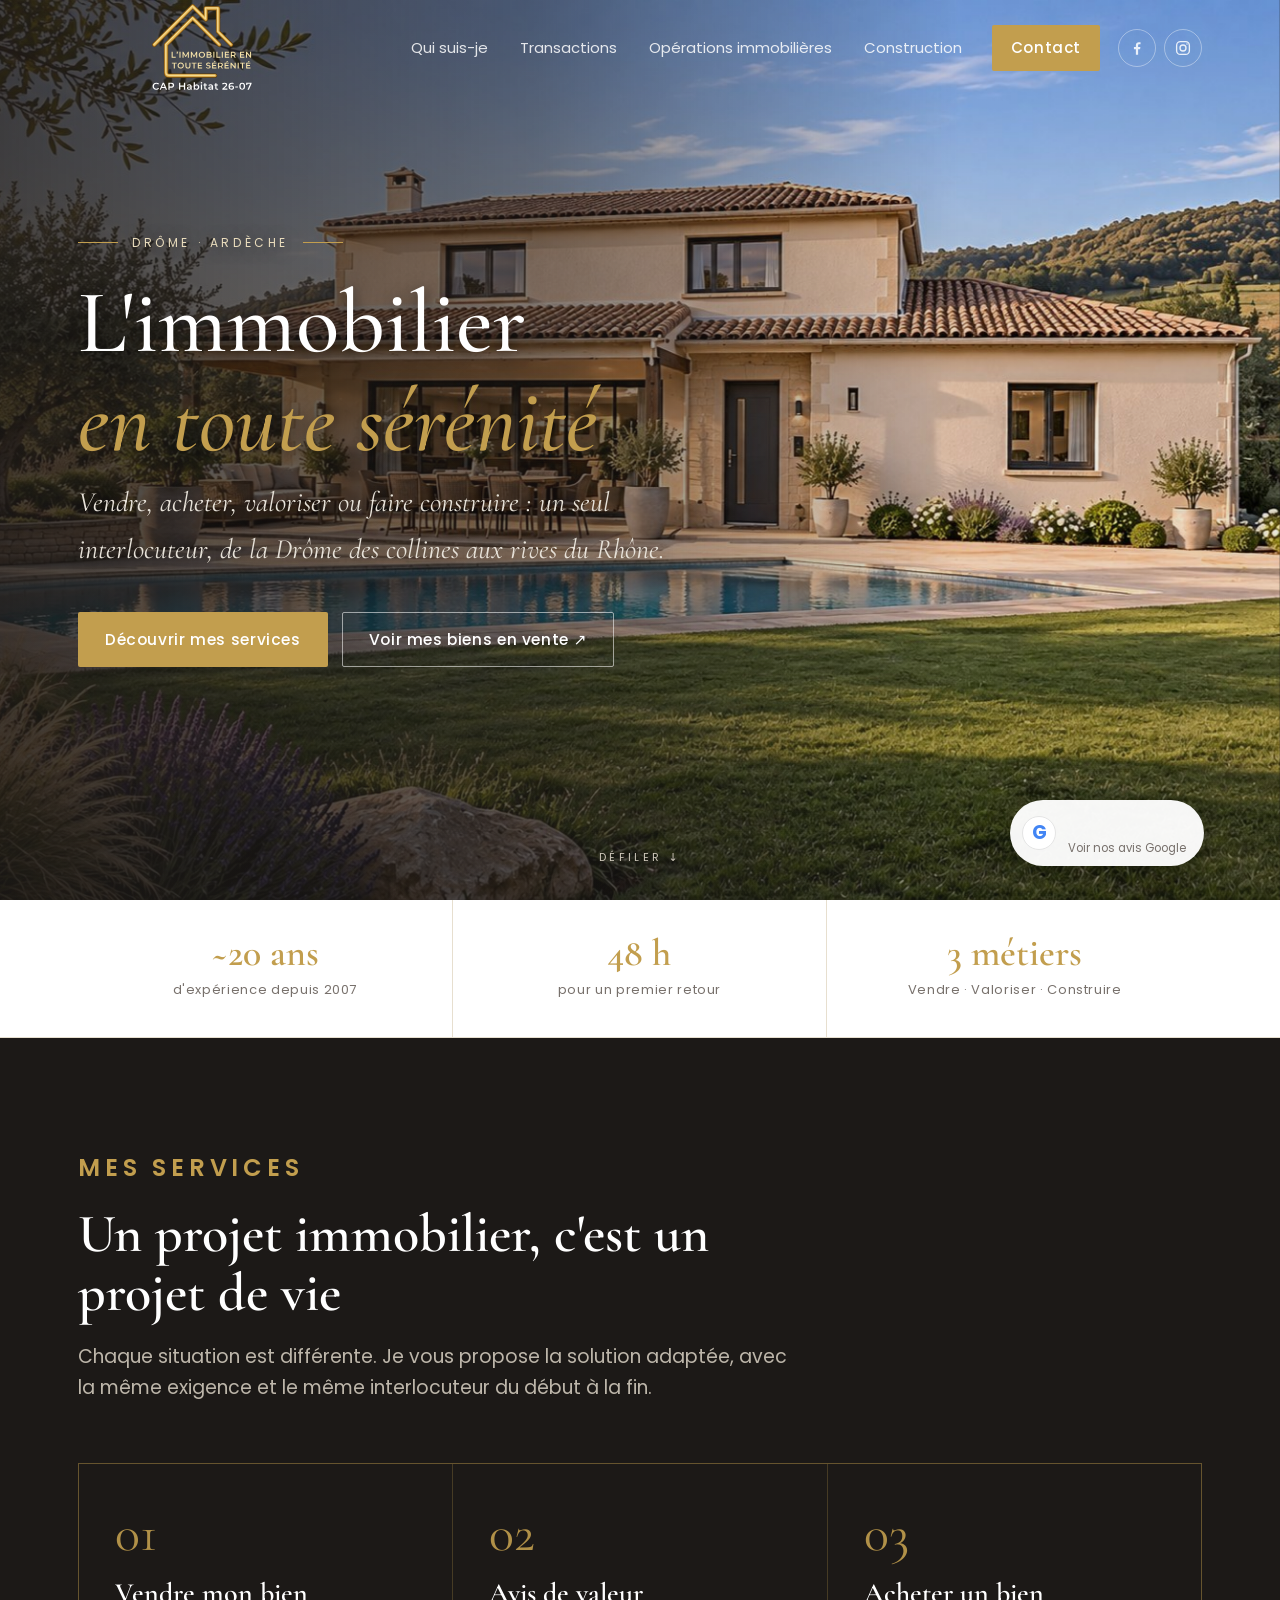
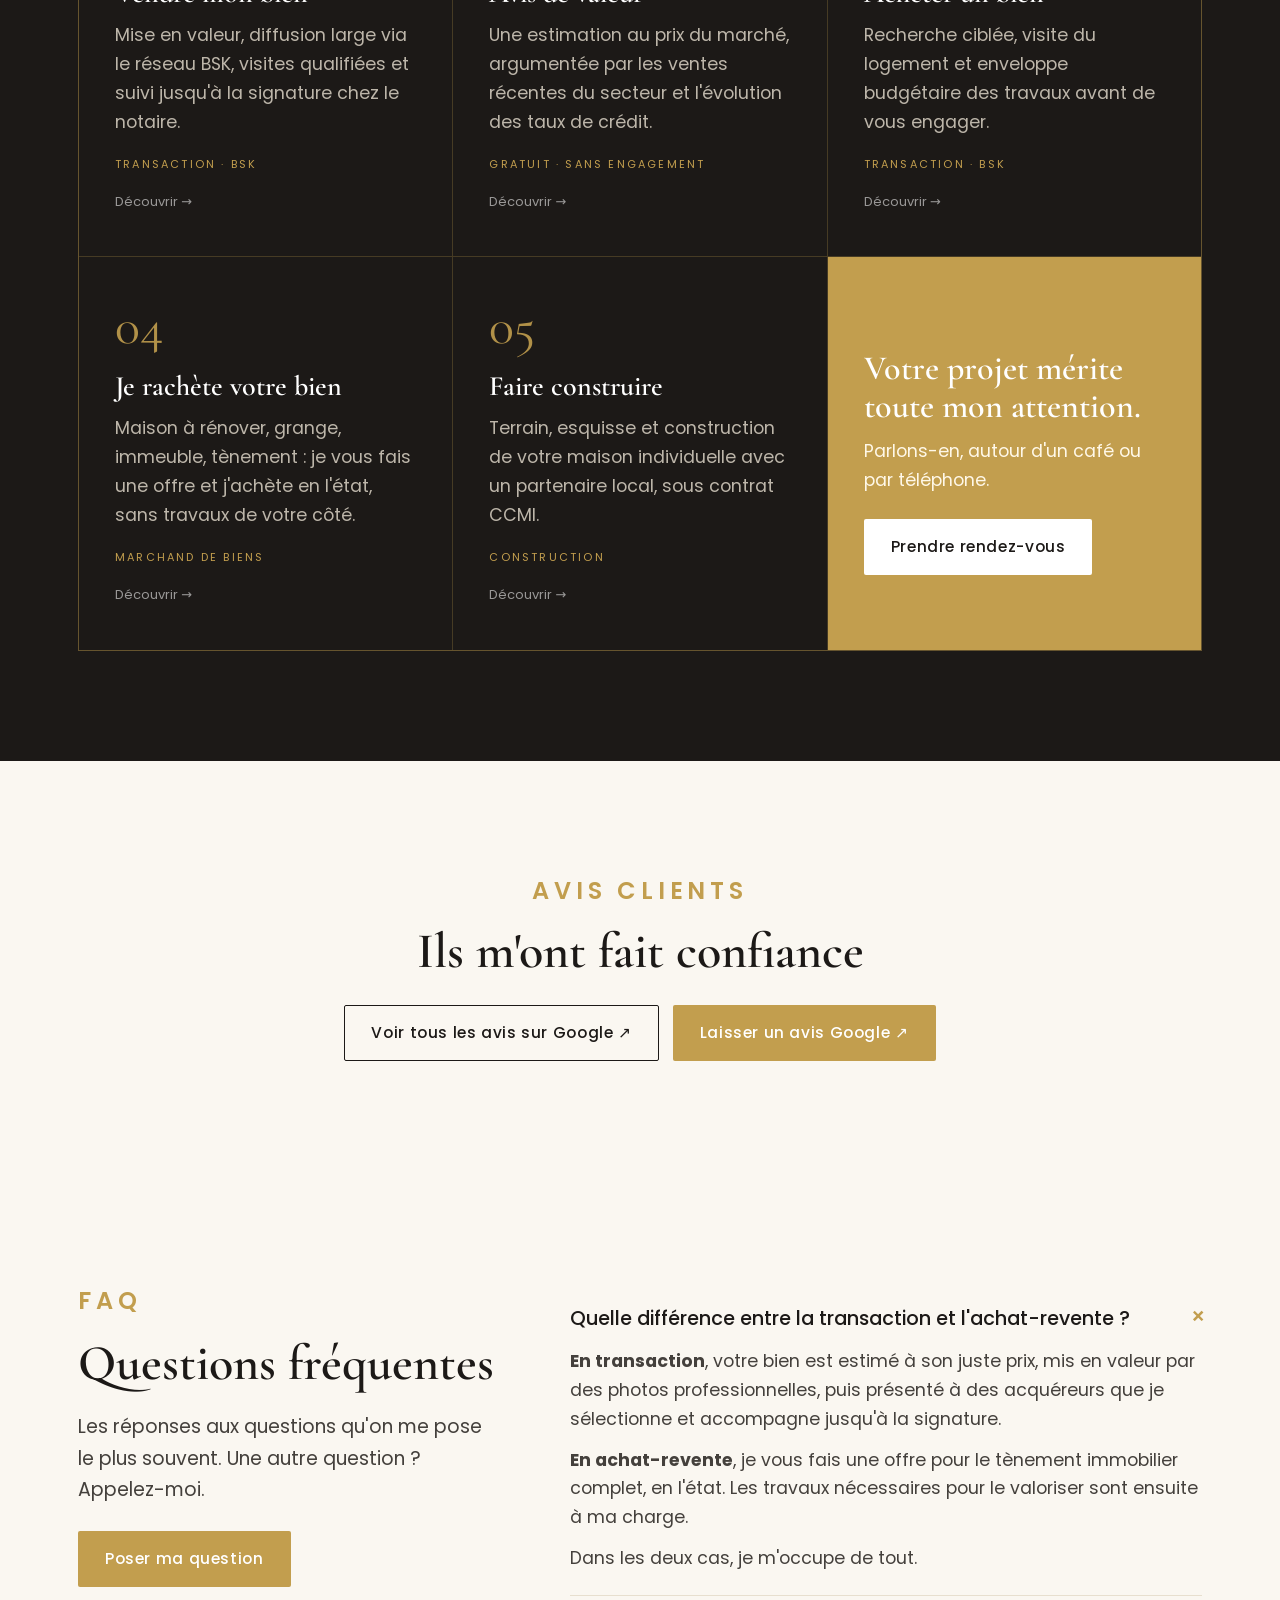
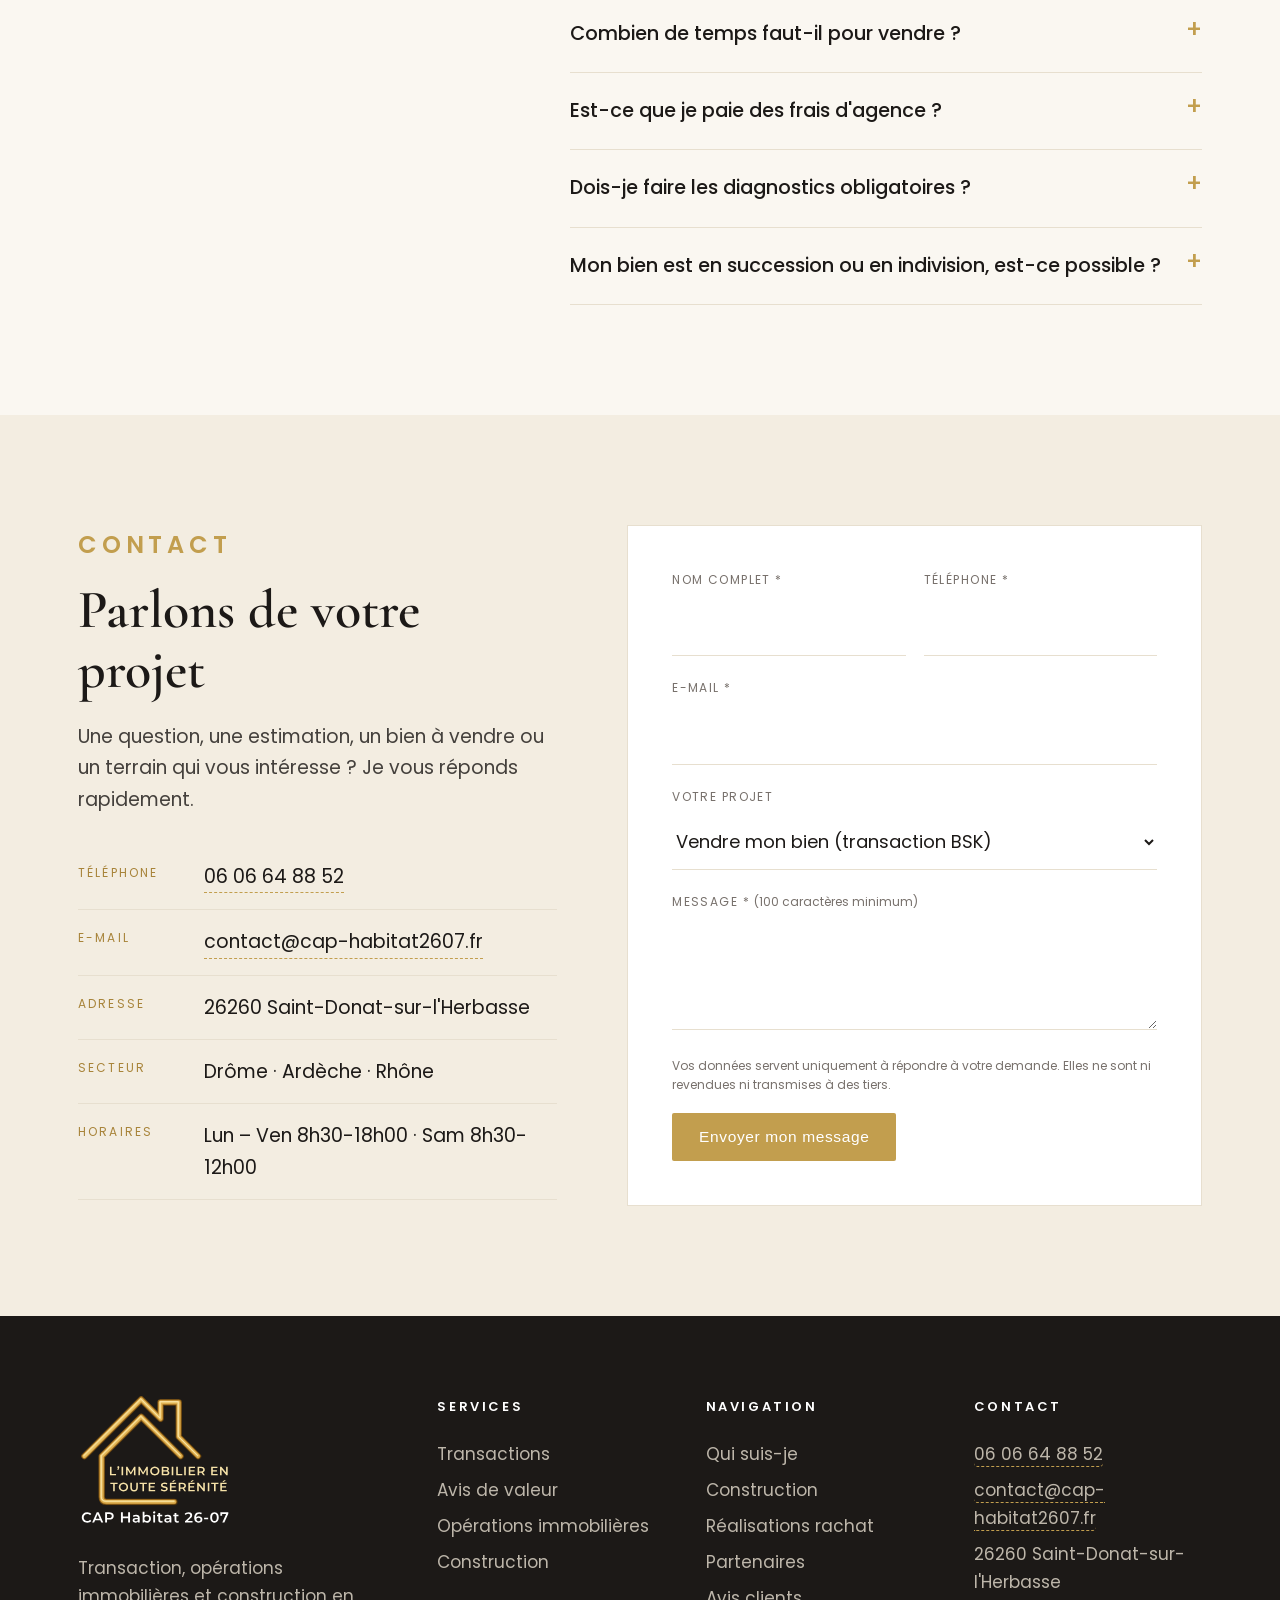
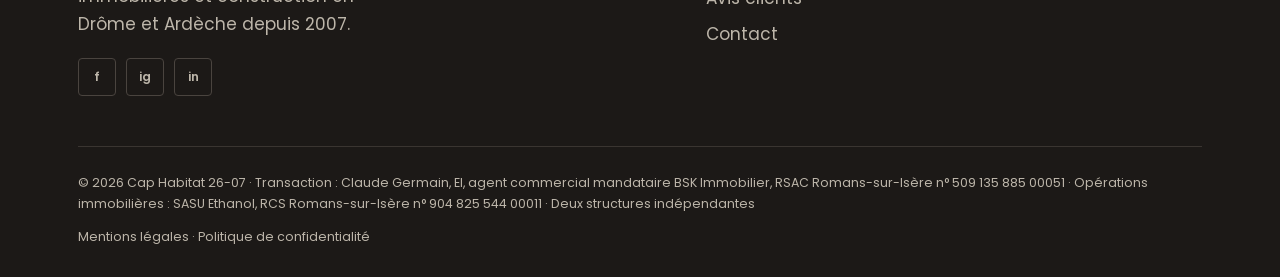
==== commit b9b31f74: "Site en plusieurs pages : accueil, Qui suis-je, Transactions, Opérations immobilières, Construction " ====
--- a/index.html
+++ b/index.html
@@ -3,13 +3,13 @@
 <head>
 <meta charset="utf-8">
 <meta name="viewport" content="width=device-width, initial-scale=1">
-<title>Cap Habitat 26-07 | Transaction, opérations immobilières et construction en Drôme-Ardèche</title>
-<meta name="description" content="Claude Germain, conseiller en habitat dans la Drôme depuis 2007 : transaction immobilière avec BSK, estimation, opérations immobilières (achat de biens en l'état) et construction à Romans-sur-Isère, Bourg-de-Péage, Saint-Donat et en Ardèche.">
+<title>Cap Habitat 26-07 | Immobilier en Drôme-Ardèche, Saint-Donat</title>
+<meta name="description" content="Claude Germain, conseiller en habitat en Drôme-Ardèche depuis 2007 : transactions immobilières avec BSK, opérations immobilières (achat de biens en l'état) et construction de maisons individuelles.">
 <link rel="canonical" href="https://cap-habitat2607.fr/">
 <meta name="robots" content="index,follow">
 <meta property="og:type" content="website">
-<meta property="og:title" content="Cap Habitat 26-07 — L'immobilier en toute sérénité">
-<meta property="og:description" content="Transaction, opérations immobilières (achat de biens en l'état) et construction en Drôme-Ardèche.">
+<meta property="og:title" content="Cap Habitat 26-07 | Immobilier en Drôme-Ardèche, Saint-Donat">
+<meta property="og:description" content="Claude Germain, conseiller en habitat en Drôme-Ardèche depuis 2007 : transactions immobilières avec BSK, opérations immobilières (achat de biens en l'état) et construction de maisons individuelles.">
 <meta property="og:url" content="https://cap-habitat2607.fr/">
 <meta property="og:image" content="https://cap-habitat2607.fr/hero.jpg">
 <meta property="og:locale" content="fr_FR">
@@ -21,396 +21,9 @@
 <link rel="preconnect" href="https://fonts.googleapis.com">
 <link rel="preconnect" href="https://fonts.gstatic.com" crossorigin>
 <link href="https://fonts.googleapis.com/css2?family=Cormorant+Garamond:ital,wght@0,500;0,600;1,500&family=Poppins:wght@400;500;600;700&display=swap" rel="stylesheet">
-<style>
-[hidden]{display:none!important}
-:root{
-  --gold:#C29E4E; --gold-d:#a8843a; --gold-l:#e9dcbc;
-  --ink:#1C1917; --ink2:#44403c; --muted:#78716c;
-  --cream:#faf7f1; --sand:#f3ede1; --line:#e7dfcf; --white:#fff;
-}
-*{box-sizing:border-box;margin:0;padding:0}
-html{scroll-behavior:smooth}
-body{font-family:'Poppins',system-ui,sans-serif;color:var(--ink);background:var(--cream);line-height:1.65;font-size:19px}
-a{color:inherit;text-decoration:none}
-h1,h2,h3{font-family:'Cormorant Garamond',Georgia,serif;font-weight:600;line-height:1.1}
-.wrap{max-width:1180px;margin:0 auto;padding:0 28px}
-.kicker{font-size:24px;letter-spacing:.2em;text-transform:uppercase;color:var(--gold);font-weight:600}
-.btn{display:inline-flex;align-items:center;gap:10px;padding:14px 26px;border-radius:2px;font-weight:500;font-size:15.5px;letter-spacing:.04em;transition:.25s;cursor:pointer;border:1px solid transparent}
-.btn-gold{background:var(--gold);color:#fff}
-.btn-gold:hover{background:var(--gold-d)}
-.btn-line{border-color:rgba(255,255,255,.55);color:#fff}
-.btn-line:hover{background:#fff;color:var(--ink)}
-.btn-dark{border-color:var(--ink);color:var(--ink)}
-.btn-dark:hover{background:var(--ink);color:#fff}
-section{padding:110px 0}
-
-/* NAV */
-header{position:fixed;top:0;left:0;right:0;z-index:50;transition:.3s}
-header.solid{background:rgba(28,25,23,.94);backdrop-filter:blur(8px);box-shadow:0 2px 20px rgba(0,0,0,.15)}
-.nav{display:flex;align-items:center;justify-content:space-between;height:96px}
-.logo{display:flex;align-items:center;gap:12px;color:#fff}
-.logo img{height:88px;width:auto;display:block}
-
-header .logo{margin-left:124px;transform:translateX(-50%)}
-.flogo img{height:130px}
-footer .logo{display:inline-flex}
-header.solid .logo img{height:60px}
-.logo img{transition:height .3s}
-.logo .lt{font-weight:700;font-size:19px;letter-spacing:.01em;line-height:1}
-.logo .lt b{color:var(--gold);font-weight:700}
-.logo .ls{display:block;font-size:9.5px;letter-spacing:.22em;font-weight:500;opacity:.75;margin-top:5px}
-.menu{display:flex;gap:30px;align-items:center;font-size:15px;color:#fff}
-.menu a:not(.btn){opacity:.85;position:relative}
-.menu a:not(.btn):not(.nsoc){padding:8px 12px;border-radius:6px;transition:.2s}
-.menu a:not(.btn):not(.nsoc):hover{opacity:1;color:var(--gold);background:rgba(255,255,255,.12)}
-.menu .btn{padding:10px 18px}
-.burger{display:none;background:none;border:0;color:#fff;font-size:28px;cursor:pointer}
-
-/* HERO */
-.hero{position:relative;min-height:100vh;display:flex;align-items:center;background:var(--ink);color:#fff;overflow:hidden;padding:0}
-.hero img.land{position:absolute;inset:0;width:100%;height:100%;object-fit:cover;object-position:60% 50%;transform:scale(1.04);animation:kb 18s ease-out forwards}
-@keyframes kb{to{transform:scale(1)}}
-.hero .veil{position:absolute;inset:0;background:linear-gradient(90deg,rgba(28,25,23,.82) 0%,rgba(28,25,23,.55) 42%,rgba(28,25,23,.08) 75%),linear-gradient(0deg,rgba(28,25,23,.4),transparent 30%)}
-.hero h1,.hero .sub,.hero .place{text-shadow:0 2px 16px rgba(0,0,0,.6)}
-.hero .credit{position:absolute;right:20px;bottom:14px;z-index:2;font-size:10px;color:rgba(255,255,255,.55)}
-.hero .wrap{position:relative;z-index:2;width:100%}
-.hero .place{font-size:12px;letter-spacing:.3em;text-transform:uppercase;color:var(--gold-l);display:flex;align-items:center;gap:14px}
-.hero .place:before,.hero .place:after{content:"";width:40px;height:1px;background:var(--gold)}
-.hero h1{font-size:clamp(46px,7vw,92px);margin:22px 0 8px;font-weight:500}
-.hero h1 em{color:var(--gold);font-style:italic}
-.hero .sub{font-family:'Cormorant Garamond',serif;font-size:clamp(20px,2.4vw,28px);font-style:italic;color:#e7e2d9;max-width:620px}
-.hero .ctas{display:flex;flex-wrap:wrap;gap:14px;margin-top:40px}
-.hero .scroll{position:absolute;bottom:34px;left:50%;transform:translateX(-50%);z-index:2;font-size:11px;letter-spacing:.3em;color:#cfc8bb;text-transform:uppercase}
-
-.gbadge{position:absolute;bottom:34px;right:76px;z-index:3;display:flex;align-items:center;gap:12px;background:rgba(255,255,255,.96);color:var(--ink);padding:10px 18px 10px 12px;border-radius:40px;box-shadow:0 8px 30px rgba(0,0,0,.25);transition:.25s}
-.gbadge:hover{transform:translateY(-2px)}
-.gG{width:34px;height:34px;border-radius:50%;background:#fff;border:1px solid #e5e5e5;display:flex;align-items:center;justify-content:center;font-weight:700;font-size:19px;color:#4285F4}
-.gbadge b{font-size:19.5px;margin-right:6px}
-.gbs{color:#fbbc04;letter-spacing:1px;font-size:17px}
-.gbadge small{display:block;font-size:11.5px;color:var(--muted);line-height:1.2}
-@media (max-width:620px){.gbadge{bottom:70px;right:16px}}
-
-/* STATS */
-.stats{background:var(--white);border-bottom:1px solid var(--line);padding:0}
-.stats .wrap{display:grid;grid-template-columns:repeat(3,1fr)}
-.stats div.s{padding:34px 20px;text-align:center;border-right:1px solid var(--line)}
-.stats div.s:last-child{border-right:0}
-.stats b{display:block;font-family:'Cormorant Garamond',serif;font-size:38px;color:var(--gold);font-weight:600;line-height:1}
-.stats span{font-size:13px;color:var(--muted);letter-spacing:.05em}
-
-/* ABOUT */
-.about .wrap{display:grid;grid-template-columns:.8fr 1.2fr;gap:80px;align-items:center}
-.portrait{position:relative;width:min(340px,80%);aspect-ratio:1;margin:0 auto;justify-self:center}
-.portrait:after{content:"";position:absolute;inset:-14px;border:1px solid var(--gold);border-radius:50%;z-index:-1}
-.portrait img{width:100%;height:100%;object-fit:cover;border-radius:50%;display:block;box-shadow:0 20px 50px rgba(28,25,23,.15)}
-.portrait .badge{position:absolute;left:-90px;bottom:-10px;background:var(--ink);color:#fff;padding:16px 22px;border-radius:14px}
-.portrait .badge b{font-family:'Cormorant Garamond',serif;font-size:30px;color:var(--gold);display:block;line-height:1.05;white-space:nowrap;font-weight:600}
-.portrait .badge span{font-size:12px;color:#d6d0c4}
-.about h2{font-size:clamp(36px,4.4vw,54px);margin:16px 0 26px}
-.about p{color:var(--ink2);margin-bottom:18px}
-.about blockquote{font-family:'Cormorant Garamond',serif;font-style:italic;font-size:26px;color:var(--gold-d);border-left:2px solid var(--gold);padding-left:22px;margin:30px 0}
-.about .ctas{display:flex;gap:14px;flex-wrap:wrap;margin-top:10px}
-
-.metiers{list-style:none;margin:22px 0 20px;border-top:1px solid var(--line)}
-.metiers li{border-bottom:1px solid var(--line)}
-.metiers a{display:block;padding:14px 0 14px 22px;position:relative;font-size:17.5px;color:var(--ink2);transition:.2s}
-.metiers a:before{content:"";position:absolute;left:0;top:22px;width:8px;height:8px;background:var(--gold);transform:rotate(45deg)}
-.metiers a{border-radius:8px}
-.metiers a:hover{padding-left:30px;background:rgba(194,158,78,.13)}
-.metiers a:hover:before{left:10px}
-.metiers b{display:block;font-family:'Cormorant Garamond',serif;font-size:22px;color:var(--ink);font-weight:600}
-.about p.lead-a{font-family:'Cormorant Garamond',serif;font-size:24px;line-height:1.35;color:var(--ink)}
-.about p.unique{font-weight:500;color:var(--ink)}
-.about .wrap.w360{display:block}
-.about360{margin-top:70px;padding-top:50px;border-top:1px solid var(--line)}
-.v360.about360 h4{color:var(--gold-d)}
-.v360.about360 p{color:var(--ink2)}
-/* SERVICES */
-.services{background:var(--ink);color:#fff}
-.head{max-width:720px;margin-bottom:60px}
-.head h2{font-size:clamp(36px,4.4vw,54px);margin:16px 0 18px}
-.head h2.one{white-space:nowrap;width:max-content;max-width:none}
-@media (max-width:960px){.head h2.one{white-space:normal;width:auto}}
-.head p{color:var(--muted)}
-.services .head p{color:#bdb6aa}
-.grid5{display:grid;grid-template-columns:repeat(3,1fr);gap:1px;background:rgba(194,158,78,.25);border:1px solid rgba(194,158,78,.25)}
-.card{background:var(--ink);padding:44px 36px;transition:.3s;position:relative}
-.card:hover{background:#2f2922}
-a.card{display:block;color:#fff}
-.card .go{display:block;margin-top:14px;font-size:13px;color:#fff;opacity:.55;transition:.2s}
-.card:hover .go{opacity:1;color:var(--gold)}
-.card .n{font-family:'Cormorant Garamond',serif;font-size:52px;color:var(--gold);line-height:1;opacity:.9}
-.card h3{font-size:28px;margin:18px 0 12px}
-.card p{color:#bdb6aa;font-size:17.5px}
-.card .tag{display:inline-block;margin-top:18px;font-size:11px;letter-spacing:.2em;text-transform:uppercase;color:var(--gold)}
-.card.cta-card{background:var(--gold);display:flex;flex-direction:column;justify-content:center}
-.card.cta-card h3{color:#fff;font-size:34px}
-.card.cta-card p{color:#fff8e8}
-.card.cta-card .btn{margin-top:24px;background:#fff;color:var(--ink);align-self:flex-start}
-
-/* RACHAT */
-.rachat .wrap{display:block;max-width:900px}
-.rachat h2{font-size:clamp(34px,4vw,50px);margin:16px 0 20px}
-.rachat p.lead{color:var(--ink2)}
-.steps{display:grid;gap:18px}
-.step{display:grid;grid-template-columns:56px 1fr;gap:18px;background:#fff;padding:24px;border:1px solid var(--line)}
-.step i{font-style:normal;width:56px;height:56px;border-radius:50%;border:1px solid var(--gold);display:flex;align-items:center;justify-content:center;font-family:'Cormorant Garamond',serif;font-size:26px;color:var(--gold-d)}
-.step h4{font-size:19px;font-weight:600;margin-bottom:4px}
-.step p{font-size:17px;color:var(--muted)}
-.checks{list-style:none;margin:28px 0}
-.checks li{padding:8px 0 8px 30px;position:relative;color:var(--ink2)}
-.checks li:before{content:"";position:absolute;left:0;top:15px;width:14px;height:8px;border-left:2px solid var(--gold);border-bottom:2px solid var(--gold);transform:rotate(-45deg)}
-
-/* TRANSACTIONS */
-.trans{background:var(--sand)}
-.tcols{display:grid;grid-template-columns:1.5fr 1fr;gap:60px;align-items:start}
-.trans article p{color:var(--ink2);margin-bottom:16px}
-.trans .lead{font-family:'Cormorant Garamond',serif;font-size:26px;line-height:1.35;color:var(--ink)}
-.trans .sign em{font-family:'Cormorant Garamond',serif;font-size:24px;color:var(--gold-d);margin-left:6px}
-.tsteps{display:grid;grid-template-columns:repeat(3,1fr);gap:14px;margin-top:30px}
-.tsteps div{background:#fff;border-top:2px solid var(--gold);padding:20px}
-.tsteps b{display:block;font-family:'Cormorant Garamond',serif;font-size:24px;margin-bottom:4px}
-.tsteps span{font-size:16.5px;color:var(--muted)}
-.bskcard{background:#fff;border:1px solid var(--line);padding:36px;position:sticky;top:110px}
-.bskcard .bt{font-size:11px;letter-spacing:.2em;text-transform:uppercase;color:var(--gold-d);font-weight:600}
-.bskcard h3{font-size:34px;margin:8px 0 18px}
-.bskcard dl{margin-bottom:24px}
-.bskcard dt{font-size:11px;letter-spacing:.15em;text-transform:uppercase;color:var(--muted);margin-top:12px}
-.bskcard dd{font-size:18px}
-.bskcard .btn{width:100%;justify-content:center;margin-top:10px}
-
-.postes{display:grid;grid-template-columns:repeat(3,1fr);gap:22px;margin-top:60px}
-.poste{background:#fff;border:1px solid var(--line);padding:34px 30px;display:flex;flex-direction:column}
-.poste .pn{font-family:'Cormorant Garamond',serif;font-size:44px;color:var(--gold);line-height:1}
-.poste .pk{font-size:11px;letter-spacing:.2em;text-transform:uppercase;color:var(--muted);margin-top:8px;font-weight:600}
-.poste h3{font-size:28px;margin:6px 0 12px}
-.poste p{font-size:17.5px;color:var(--ink2);margin-bottom:14px}
-.poste ul{list-style:none;margin-bottom:22px;flex:1}
-.poste li{font-size:17px;color:var(--ink2);padding:6px 0 6px 22px;position:relative;border-top:1px solid var(--line)}
-.poste li:before{content:"";position:absolute;left:2px;top:12px;width:10px;height:6px;border-left:2px solid var(--gold);border-bottom:2px solid var(--gold);transform:rotate(-45deg)}
-.poste .lnk{display:inline-block;padding:6px 10px;margin:-6px -10px;border-radius:6px;transition:.2s}
-.poste .lnk:hover{background:rgba(194,158,78,.15);transform:translateX(4px)}
-.poste .lnk{font-size:13px;font-weight:600;color:var(--gold-d);letter-spacing:.03em}
-.poste.hl{background:var(--ink);border-color:var(--ink);color:#fff;position:relative}
-.poste.hl:before{content:none;position:absolute;top:-12px;left:30px;background:var(--gold);color:#fff;font-size:11px;letter-spacing:.12em;text-transform:uppercase;padding:4px 12px;font-weight:600}
-.poste.hl p,.poste.hl li{color:#d6d0c4}.poste.hl li{border-color:#3a3531}.poste.hl .pk{color:var(--gold-l)}
-.poste.hl .lnk{color:var(--gold)}
-.poste.badge{position:relative}
-.poste.badge:before{content:"Mon conseil aux acheteurs";position:absolute;top:-12px;left:30px;background:var(--gold);color:#fff;font-size:11px;letter-spacing:.12em;text-transform:uppercase;padding:4px 12px;font-weight:600}
-.poste.badge{border:2px solid var(--gold)}
-
-/* POLE RACHAT */
-.pole{background:var(--gold);color:#fff;padding:70px 0;text-align:center}
-.pole .kicker{color:#fff8e8}
-.pole h2{font-size:clamp(42px,5vw,64px);margin:10px 0 12px}
-.pole p{max-width:640px;margin:0 auto;color:#fff8e8}
-.pole nav{display:flex;justify-content:center;flex-wrap:wrap;gap:12px;margin-top:28px}
-.pole nav a{border:1px solid rgba(255,255,255,.7);padding:10px 20px;font-size:17px;transition:.2s}
-.pole nav a:hover{background:#fff;color:var(--ink)}
-
-/* SITUATIONS */
-.situ{background:var(--white)}
-.sgrid{display:grid;grid-template-columns:repeat(3,1fr);gap:18px}
-.sit{border:1px solid var(--line);padding:30px 28px;transition:.25s;display:block;background:var(--cream)}
-.sit:hover{border-color:var(--gold);background:#f6ecd4;transform:translateY(-3px)}
-.sit h3{font-size:24px;margin-bottom:8px}
-.sit p{font-size:17px;color:var(--ink2)}
-.sit span{display:inline-block;margin-top:14px;font-size:12px;letter-spacing:.15em;text-transform:uppercase;color:var(--gold-d);font-weight:600}
-
-/* METHODE */
-.methode{background:var(--ink);color:#fff}
-.mgrid{display:grid;grid-template-columns:repeat(3,1fr);gap:0;counter-reset:m}
-.m{padding:10px 40px 10px 0;border-right:1px solid rgba(194,158,78,.3);margin-right:40px}
-.m:last-child{border:0;margin:0}
-.m .ic{font-family:'Cormorant Garamond',serif;font-size:70px;color:var(--gold);line-height:1}
-.m h3{font-size:32px;margin:10px 0 12px}
-.m p{color:#bdb6aa;font-size:17.5px}
-.v360{display:grid;grid-template-columns:repeat(3,1fr);gap:24px;margin-top:80px;padding-top:60px;border-top:1px solid #3a3531}
-.v360 h4{font-family:'Cormorant Garamond',serif;font-size:24px;font-weight:600;color:var(--gold);margin-bottom:8px}
-.v360 p{color:#bdb6aa;font-size:17px}
-
-/* ZONES */
-.zones{background:var(--sand)}
-.zones .wrap{display:grid;grid-template-columns:1fr 1.2fr;gap:70px;align-items:center}
-.zones h2{font-size:clamp(34px,4vw,50px);margin:16px 0 20px}
-.zones p{color:var(--ink2)}
-.zlist{display:flex;flex-wrap:wrap;gap:10px}
-.zlist span{background:#fff;border:1px solid var(--line);padding:10px 16px;font-size:17px}
-.zlist span.main{background:var(--gold);color:#fff;border-color:var(--gold)}
-
-/* FAQ */
-.faq .wrap{display:grid;grid-template-columns:1fr 1.5fr;gap:70px}
-.faq h2{font-size:clamp(34px,4vw,50px);margin:16px 0 20px}
-details{border-bottom:1px solid var(--line);padding:22px 0}
-summary{cursor:pointer;list-style:none;font-weight:500;font-size:19.5px;display:flex;justify-content:space-between;gap:20px}
-summary::-webkit-details-marker{display:none}
-summary:after{content:"+";color:var(--gold);font-size:24px;line-height:1;transition:.2s}
-details[open] summary:after{transform:rotate(45deg)}
-details p{margin-top:12px;color:var(--ink2);font-size:17.5px}
-
-/* CONSTRUCTION */
-.cons{background:var(--white)}
-.cetapes{display:grid;grid-template-columns:repeat(4,1fr);gap:14px;margin-bottom:44px}
-.cetapes div{display:flex;align-items:center;gap:14px;border:1px solid var(--line);padding:16px 18px;background:var(--cream)}
-.cetapes b{font-family:'Cormorant Garamond',serif;font-size:30px;color:var(--gold);line-height:1}
-.cetapes span{font-size:17px}
-
-/* REALISATIONS */
-.real{background:var(--sand)}
-.rgrid{display:grid;grid-template-columns:repeat(3,1fr);gap:26px}
-.proj{background:#fff;border:1px solid var(--line);transition:.3s}
-.proj:hover{transform:translateY(-4px);box-shadow:0 18px 40px rgba(28,25,23,.08)}
-.pimg{aspect-ratio:4/3;background:linear-gradient(160deg,#e8dfcc,#cbb383);display:flex;align-items:center;justify-content:center}
-.pimg span{font-size:12px;letter-spacing:.2em;text-transform:uppercase;color:#7a6440}
-.proj .b{padding:26px}
-.proj .loc{font-size:12px;letter-spacing:.18em;text-transform:uppercase;color:var(--gold-d)}
-.proj h3{font-size:28px;margin:6px 0 10px}
-.proj p{font-size:17px;color:var(--ink2)}
-
-/* TERRAINS */
-.terrains .row{display:flex;justify-content:space-between;align-items:flex-end;gap:30px;flex-wrap:wrap;margin-bottom:50px}
-.terrains .row .head{margin:0}
-.tgrid{display:grid;grid-template-columns:repeat(3,1fr);gap:26px}
-.terrain{background:#fff;border:1px solid var(--line);transition:.3s}
-.terrain:hover{transform:translateY(-4px);box-shadow:0 18px 40px rgba(28,25,23,.08)}
-.terrain .top{height:150px;position:relative;overflow:hidden}
-.terrain .top svg{width:100%;height:100%;display:block}
-.terrain .top .surf{position:absolute;left:16px;top:16px;background:rgba(28,25,23,.85);color:#fff;font-size:12px;padding:6px 12px;letter-spacing:.06em}
-.terrain .b{padding:24px}
-.terrain h3{font-size:25px}
-.terrain .loc{font-size:12px;letter-spacing:.18em;text-transform:uppercase;color:var(--muted);margin:4px 0 12px}
-.terrain p{font-size:17px;color:var(--ink2);min-height:66px}
-.terrain .price{margin-top:16px;padding-top:14px;border-top:1px solid var(--line);font-family:'Cormorant Garamond',serif;font-size:28px;color:var(--gold-d);font-weight:600}
-.terrain .price small{font-family:'Poppins';font-size:11px;color:var(--muted);font-weight:400}
-.note{font-size:12.5px;color:var(--muted);margin-top:26px}
-
-/* RESEAU */
-.reseau{background:var(--white)}
-.reseau .wrap{display:grid;grid-template-columns:1fr 1.3fr;gap:70px;align-items:center}
-.reseau h2{font-size:clamp(34px,4vw,50px);margin:16px 0 20px}
-.reseau p{color:var(--ink2)}
-.pgrid{display:grid;grid-template-columns:repeat(4,1fr);gap:14px}
-.p{border:1px solid var(--line);padding:26px 12px;text-align:center;font-size:16.5px;transition:.25s}
-.p:hover{border-color:var(--gold);background:var(--cream)}
-.p svg{width:30px;height:30px;stroke:var(--gold);fill:none;stroke-width:1.5;margin-bottom:10px}
-
-/* CONSEILS */
-.conseils{background:var(--ink);color:#fff;text-align:center}
-.conseils h2{font-size:clamp(34px,4vw,50px);margin:16px auto 20px;max-width:760px}
-.conseils p{color:#bdb6aa;max-width:640px;margin:0 auto 36px}
-.cgrid{display:grid;grid-template-columns:repeat(3,1fr);gap:24px;text-align:left;margin-bottom:44px}
-.cgrid div{border-top:1px solid var(--gold);padding-top:22px}
-.cgrid h3{font-size:24px;margin-bottom:8px}
-.cgrid p{margin:0;font-size:17px}
-
-/* AVIS */
-.avis{text-align:center}
-.avis h2{font-size:clamp(34px,4vw,50px);margin:14px 0 26px}
-.gsum{display:inline-flex;align-items:center;gap:18px;background:#fff;border:1px solid var(--line);padding:18px 30px;margin-bottom:40px}
-.gnote{font-family:'Cormorant Garamond',serif;font-size:56px;font-weight:600;line-height:1}
-.gstars{color:#fbbc04;font-size:22px;letter-spacing:3px;text-align:left}
-.gcount{font-size:17px;color:var(--muted);text-align:left}
-.glogo{font-weight:600;letter-spacing:-.01em}.glogo i{font-style:normal}
-.glogo i:nth-child(1),.glogo i:nth-child(4){color:#4285F4}.glogo i:nth-child(2),.glogo i:nth-child(6){color:#EA4335}.glogo i:nth-child(3){color:#FBBC05}.glogo i:nth-child(5){color:#34A853}
-.glist{display:grid;grid-template-columns:repeat(3,1fr);gap:22px;margin:0 0 40px;text-align:left}
-.glist:empty{display:none}
-.grev{background:#fff;border:1px solid var(--line);padding:28px;display:flex;flex-direction:column;gap:12px}
-.grev .who{display:flex;align-items:center;gap:12px}
-.grev .av{width:42px;height:42px;border-radius:50%;background:var(--gold);color:#fff;display:flex;align-items:center;justify-content:center;font-weight:600;overflow:hidden;flex:none}
-.grev .av img{width:100%;height:100%;object-fit:cover}
-.grev b{display:block;font-size:18px}
-.grev small{color:var(--muted);font-size:12.5px}
-.grev .st{color:#fbbc04;letter-spacing:2px}
-.grev p{font-size:17.5px;color:var(--ink2);margin:0}
-.grev p.cut{display:-webkit-box;-webkit-line-clamp:6;-webkit-box-orient:vertical;overflow:hidden}
-.grev button{align-self:flex-start;background:none;border:0;color:var(--gold-d);font:inherit;font-size:13px;cursor:pointer;padding:0}
-.gbtns{display:flex;justify-content:center;gap:14px;flex-wrap:wrap}
-
-/* CONTACT */
-.contact{background:var(--sand)}
-.contact .wrap{display:grid;grid-template-columns:1fr 1.2fr;gap:70px}
-.contact h2{font-size:clamp(36px,4.4vw,54px);margin:16px 0 22px}
-.info{list-style:none;margin-top:30px}
-.info li{display:flex;gap:16px;padding:16px 0;border-bottom:1px solid var(--line)}
-.info li span:first-child{width:110px;flex:none;font-size:12px;letter-spacing:.18em;text-transform:uppercase;color:var(--gold-d);padding-top:2px}
-form{background:#fff;padding:44px;border:1px solid var(--line)}
-.f2{display:grid;grid-template-columns:1fr 1fr;gap:18px}
-label{display:block;font-size:12px;letter-spacing:.12em;text-transform:uppercase;color:var(--muted);margin-bottom:8px}
-input,select,textarea{width:100%;padding:14px 0;border:0;border-bottom:1px solid var(--line);font:inherit;font-size:18px;background:transparent;outline:none;margin-bottom:22px;color:var(--ink)}
-input:focus,select:focus,textarea:focus{border-color:var(--gold)}
-textarea{resize:vertical;min-height:110px}
-.ok{display:none;margin-top:18px;padding:14px;background:var(--cream);border-left:3px solid var(--gold);font-size:17px}
-
-form{position:relative}
-.ferr{position:absolute;inset:0;z-index:5;background:rgba(28,25,23,.96);color:#fff;display:flex;flex-direction:column;align-items:center;justify-content:center;text-align:center;padding:40px;gap:14px}
-.ferr[hidden]{display:none!important}
-.ferr p:first-child{font-family:'Cormorant Garamond',serif;font-size:38px;color:var(--gold);line-height:1.1}
-.ferr p{font-size:21px;line-height:1.5}
-.ferr a{color:var(--gold);font-weight:600}
-.ferr button{margin-top:10px;background:none;border:1px solid rgba(255,255,255,.5);color:#fff;padding:10px 24px;font:inherit;cursor:pointer}
-/* Liens téléphone / e-mail */
-a[data-hint]{position:relative;border-bottom:1px dashed var(--gold);transition:.2s}
-a[data-hint]:hover{color:var(--gold-d)}
-a[data-hint]:after{content:attr(data-hint) " →";position:absolute;left:100%;top:50%;transform:translate(10px,-50%);white-space:nowrap;background:var(--gold);color:#fff;font-size:12px;padding:4px 10px;border-radius:20px;opacity:0;pointer-events:none;transition:.2s}
-a[data-hint]:hover:after{opacity:1}
-footer a[data-hint]:hover{color:var(--gold)}
-/* Réseaux sociaux dans le menu */
-.nsoc{width:38px;height:38px;border:1px solid rgba(255,255,255,.45);border-radius:50%;display:flex;align-items:center;justify-content:center;opacity:.9}
-.menu a.nsoc:hover{background:var(--gold);border-color:var(--gold);color:#fff}
-.menu{gap:8px}
-.menu a{white-space:nowrap}
-.menu .btn{font-size:15px}
-.menu .btn{margin:0 10px}
-/* Titre Qui suis-je */
-.about h2.h-moi{font-size:clamp(34px,3.6vw,48px)}
-.about h2.h-moi span{white-space:nowrap;font-size:.78em}
-@media (max-width:620px){.about h2.h-moi span{white-space:normal}}
-/* Photo fixe pendant la lecture de Qui suis-je */
-.about .wrap:not(.w360){align-items:start}
-.portrait{position:sticky;top:150px}
-@media (max-width:960px){.portrait{position:relative;top:auto}}
-/* FOOTER */
-footer{background:var(--ink);color:#bdb6aa;padding:80px 0 30px;font-size:17px}
-.fgrid{display:grid;grid-template-columns:1.4fr 1fr 1fr 1fr;gap:40px;padding-bottom:50px;border-bottom:1px solid #3a3531}
-footer h4{color:#fff;font-size:13px;letter-spacing:.2em;text-transform:uppercase;margin-bottom:18px;font-weight:600}
-footer li{list-style:none;padding:4px 0}
-footer a{transition:.2s;border-radius:4px}
-footer li a:hover{color:var(--gold);background:rgba(194,158,78,.14);padding:2px 6px;margin:-2px -6px}
-.fbot{display:flex;justify-content:space-between;flex-wrap:wrap;gap:12px;padding-top:26px;font-size:12.5px}
-.soc{display:flex;gap:10px;margin-top:20px}
-.soc a{width:38px;height:38px;border:1px solid #4a443f;display:flex;align-items:center;justify-content:center;font-size:12px;font-weight:600}
-.soc a:hover{border-color:var(--gold)}
-
-.reveal{opacity:0;transform:translateY(24px);transition:opacity .8s ease,transform .8s ease}
-.reveal.in{opacity:1;transform:none}
-
-@media (max-width:960px){
-  section{padding:80px 0}
-  .menu{display:none;position:absolute;top:96px;left:0;right:0;background:var(--ink);flex-direction:column;padding:24px;gap:18px}
-  .menu.open{display:flex}
-  .burger{display:block}
-  .about .wrap,.rachat .wrap,.tcols,.reseau .wrap,.contact .wrap,.zones .wrap,.faq .wrap{grid-template-columns:1fr;gap:50px}
-  .grid5,.tgrid,.cgrid,.glist,.sgrid,.rgrid{grid-template-columns:1fr 1fr}
-  .postes{grid-template-columns:1fr;gap:30px}
-  .mgrid,.v360{grid-template-columns:1fr;gap:30px}
-  .cetapes{grid-template-columns:1fr 1fr}
-  .bskcard{position:static}
-  .m{border-right:0;margin-right:0;padding-right:0}
-  .stats .wrap{grid-template-columns:1fr 1fr}
-  .stats div.s:nth-child(2){border-right:0}
-  .fgrid{grid-template-columns:1fr 1fr}
-  .portrait .badge{left:-20px;bottom:-30px}
-}
-@media (max-width:620px){
-  .grid5,.tgrid,.cgrid,.glist,.f2,.fgrid,.sgrid,.rgrid,.tsteps{grid-template-columns:1fr}
-  .pgrid{grid-template-columns:1fr 1fr}
-  form{padding:28px}
-  .logo .ls{display:none}
-}
-</style>
+<link rel="stylesheet" href="style.css">
 </head>
 <body>
-
 <!-- Logo (reprise du logo Cap Habitat 26-07 : maison au double toit avec cheminée) -->
 <svg width="0" height="0" style="position:absolute">
   <symbol id="house" viewBox="0 0 64 64">
@@ -423,16 +36,15 @@
 
 <header id="top">
   <div class="wrap nav">
-    <a href="#accueil" class="logo" aria-label="Cap Habitat 26-07, accueil">
+    <a href="index.html" class="logo" aria-label="Cap Habitat 26-07, accueil">
       <img src="logo-clair.svg" alt="Cap Habitat 26-07 – L'immobilier en toute sérénité" width="104" height="88">
     </a>
     <button class="burger" aria-label="Menu" onclick="document.querySelector('.menu').classList.toggle('open')">≡</button>
     <nav class="menu">
-      <a href="#transaction">Transactions</a>
-      <a href="#rachat">Opérations immobilières</a>
-      <a href="#construction">Construction</a>
-      <a href="#zones">Secteur</a>
-      <a href="#faq">FAQ</a>
+      <a href="qui-suis-je.html">Qui suis-je</a>
+      <a href="transactions.html">Transactions</a>
+      <a href="operations-immobilieres.html">Opérations immobilières</a>
+      <a href="construction.html">Construction</a>
       <a href="#contact" class="btn btn-gold">Contact</a>
       <a class="nsoc" href="https://www.facebook.com/cap-habitat2607" aria-label="Facebook Cap Habitat 26-07"><svg viewBox="0 0 24 24" width="18" height="18" fill="currentColor" aria-hidden="true"><path d="M13.5 21v-7.5h2.6l.4-3h-3V8.6c0-.9.3-1.5 1.6-1.5h1.6V4.4c-.3 0-1.2-.1-2.3-.1-2.3 0-3.9 1.4-3.9 4v2.2H7.9v3h2.6V21z"/></svg></a>
       <a class="nsoc" href="https://www.instagram.com/cap.habitat2607/" aria-label="Instagram Cap Habitat 26-07"><svg viewBox="0 0 24 24" width="18" height="18" fill="none" stroke="currentColor" stroke-width="1.8" aria-hidden="true"><rect x="3.5" y="3.5" width="17" height="17" rx="5"/><circle cx="12" cy="12" r="4"/><circle cx="17.3" cy="6.7" r="1" fill="currentColor" stroke="none"/></svg></a>
@@ -469,68 +81,6 @@
   </div>
 </div>
 
-<!-- ABOUT -->
-<section class="about" id="apropos">
-  <div class="wrap">
-    <div class="portrait reveal">
-      <img src="portrait.jpg" alt="Claude Germain, conseiller en habitat en Drôme-Ardèche">
-      <div class="badge"><b>Plus de 20 ans</b><b>d'expérience</b></div>
-    </div>
-    <div class="reveal">
-      <div class="kicker">Qui suis-je</div>
-      <h2 class="h-moi">Claude GERMAIN,<br><span>conseiller en habitat en Drôme-Ardèche</span></h2>
-      <p class="lead-a">Issu d'une formation technique, je me passionne pour l'immobilier depuis le début des années 2000.</p>
-      <p>Depuis 2007, j'accompagne les particuliers et les professionnels de notre belle région dans leurs projets immobiliers.</p>
-      <p>Ma formation technique me donne un regard que peu de conseillers ont : voir le potentiel d'une bâtisse, évaluer un budget travaux, projeter une maison sur un terrain nu.</p>
-      <ul class="metiers">
-        <li><a href="#transaction"><b>Transaction immobilière</b>Je vends votre bien ou je vous aide à trouver celui qui vous correspond, toujours au prix du marché.</a></li>
-        <li><a href="#rachat"><b>Opérations immobilières</b>J'achète, je valorise et je revends des biens.</a></li>
-        <li><a href="#construction"><b>Construction de maison individuelle (CCMI)</b>Je vous accompagne de la validation du terrain, en passant par l'esquisse de plan, jusqu'à la signature avec mon partenaire.</a></li>
-      </ul>
-      <p class="unique">Vendre, acheter, rénover ou construire : vous avez un seul interlocuteur, qui connaît chaque étape de votre projet.</p>
-      <blockquote>« Tout seul on va plus vite, ensemble on va plus loin. »</blockquote>
-      <div class="ctas">
-        <a href="#contact" class="btn btn-gold">Me contacter</a>
-        <a href="https://bskimmobilier.com/claude-germain-11314" class="btn btn-dark">Voir mes biens en vente ↗</a>
-      </div>
-    </div>
-  </div>
-  <div class="wrap w360">
-    <div class="v360 about360 reveal">
-      <div><h4>Un réseau de confiance</h4><p>Notaires, artisans, architectes, constructeurs : des professionnels locaux avec qui je travaille au quotidien.</p></div>
-      <div><h4>Une coordination globale</h4><p>Un seul interlocuteur pour la vente, les travaux, la construction et les démarches.</p></div>
-      <div><h4>Une vision à 360°</h4><p>Transaction, valorisation ou construction : je mets mon expertise à votre service.</p></div>
-    </div>
-  </div>
-</section>
-
-<!-- RESEAU -->
-<section class="reseau" id="reseau">
-  <div class="wrap">
-    <div class="reveal">
-      <div class="kicker">Mon réseau</div>
-      <h2>Des partenaires de confiance</h2>
-      <p>Pour votre tranquillité, je m'appuie sur des professionnels locaux reconnus pour la qualité de leurs prestations. Vous gagnez du temps et vous êtes parfaitement accompagné à chaque étape de vos projets.</p>
-    </div>
-    <div class="pgrid reveal" id="pgrid"></div>
-  </div>
-</section>
-
-<!-- ZONES -->
-<section class="zones" id="zones">
-  <div class="wrap">
-    <div class="reveal">
-      <div class="kicker">Où j'interviens</div>
-      <h2>Votre spécialiste en Drôme-Ardèche</h2>
-      <p>Originaire de la région, je connais parfaitement mon secteur, que ce soit pour l'immobilier ou la valorisation.</p>
-    </div>
-    <div class="zlist reveal">
-      <span class="main">Romans-sur-Isère</span><span class="main">Bourg-de-Péage</span><span class="main">Saint-Donat-sur-l'Herbasse</span>
-      <span>Valence</span><span>Drôme des collines</span><span>Peyrins</span><span>Mours-Saint-Eusèbe</span><span>Chatuzange-le-Goubet</span><span>Saint-Paul-lès-Romans</span><span>Hauterives</span><span>Tain-l'Hermitage</span><span>Tournon-sur-Rhône</span><span>Nord Ardèche</span><span>Rhône (69)</span>
-    </div>
-  </div>
-</section>
-
 <!-- SERVICES -->
 <section class="services" id="services">
   <div class="wrap">
@@ -540,187 +90,13 @@
       <p>Chaque situation est différente. Je vous propose la solution adaptée, avec la même exigence et le même interlocuteur du début à la fin.</p>
     </div>
     <div class="grid5 reveal">
-      <a class="card" href="#transaction"><div class="n">01</div><h3>Vendre mon bien</h3><p>Mise en valeur, diffusion large via le réseau BSK, visites qualifiées et suivi jusqu'à la signature chez le notaire.</p><span class="tag">Transaction · BSK</span><span class="go">Découvrir →</span></a>
-      <a class="card" href="#transaction"><div class="n">02</div><h3>Avis de valeur</h3><p>Une estimation au prix du marché, argumentée par les ventes récentes du secteur et l'évolution des taux de crédit.</p><span class="tag">Gratuit · sans engagement</span><span class="go">Découvrir →</span></a>
-      <a class="card" href="#transaction"><div class="n">03</div><h3>Acheter un bien</h3><p>Recherche ciblée, visite du logement et enveloppe budgétaire des travaux avant de vous engager.</p><span class="tag">Transaction · BSK</span><span class="go">Découvrir →</span></a>
-      <a class="card" href="#rachat"><div class="n">04</div><h3>Je rachète votre bien</h3><p>Maison à rénover, grange, immeuble, tènement : je vous fais une offre et j'achète en l'état, sans travaux de votre côté.</p><span class="tag">Marchand de biens</span><span class="go">Découvrir →</span></a>
-      <a class="card" href="#construction"><div class="n">05</div><h3>Faire construire</h3><p>Terrain, esquisse et construction de votre maison individuelle avec un partenaire local, sous contrat CCMI.</p><span class="tag">Construction</span><span class="go">Découvrir →</span></a>
+      <a class="card" href="transactions.html"><div class="n">01</div><h3>Vendre mon bien</h3><p>Mise en valeur, diffusion large via le réseau BSK, visites qualifiées et suivi jusqu'à la signature chez le notaire.</p><span class="tag">Transaction · BSK</span><span class="go">Découvrir →</span></a>
+      <a class="card" href="transactions.html"><div class="n">02</div><h3>Avis de valeur</h3><p>Une estimation au prix du marché, argumentée par les ventes récentes du secteur et l'évolution des taux de crédit.</p><span class="tag">Gratuit · sans engagement</span><span class="go">Découvrir →</span></a>
+      <a class="card" href="transactions.html"><div class="n">03</div><h3>Acheter un bien</h3><p>Recherche ciblée, visite du logement et enveloppe budgétaire des travaux avant de vous engager.</p><span class="tag">Transaction · BSK</span><span class="go">Découvrir →</span></a>
+      <a class="card" href="operations-immobilieres.html"><div class="n">04</div><h3>Je rachète votre bien</h3><p>Maison à rénover, grange, immeuble, tènement : je vous fais une offre et j'achète en l'état, sans travaux de votre côté.</p><span class="tag">Marchand de biens</span><span class="go">Découvrir →</span></a>
+      <a class="card" href="construction.html"><div class="n">05</div><h3>Faire construire</h3><p>Terrain, esquisse et construction de votre maison individuelle avec un partenaire local, sous contrat CCMI.</p><span class="tag">Construction</span><span class="go">Découvrir →</span></a>
       <div class="card cta-card"><h3>Votre projet mérite toute mon attention.</h3><p>Parlons-en, autour d'un café ou par téléphone.</p><a href="#contact" class="btn">Prendre rendez-vous</a></div>
     </div>
-  </div>
-</section>
-
-<!-- TRANSACTIONS IMMOBILIERES -->
-<section class="trans" id="transaction">
-  <div class="wrap">
-    <div class="head reveal">
-      <div class="kicker">Transactions · Réseau BSK Immobilier</div>
-      <h2>Estimer, vendre, acheter : je vous accompagne jusqu'à l'acte de vente</h2>
-    </div>
-    <div class="tcols">
-      <article class="reveal">
-        <p>Depuis plus de 25 ans, je mène de nombreux projets, personnels et professionnels, entouré d'artisans, architectes, maîtres d'œuvre, constructeurs, courtiers en financement et en assurance.</p>
-        <p>Cette expérience m'apporte une vision globale des projets immobiliers : la valeur réelle d'un bien sur le marché actuel, avec la prise en compte précise du coût des travaux quand certains doivent être réalisés.</p>
-        <p>De l'estimation ou la recherche de votre bien jusqu'à la signature de l'acte de vente, nous avançons ensemble dans toutes vos démarches, avec les outils performants du réseau BSK Immobilier.</p>
-        <p class="sign">Au plaisir d'échanger sur vos besoins. <em>Claude</em></p>
-
-      </article>
-      <aside class="bskcard reveal">
-        <div class="bt">Agent mandataire immobilier BSK</div>
-        <h3>Claude GERMAIN</h3>
-        <dl>
-          <dt>Ville d'activité</dt><dd>26260 Saint-Donat-sur-l'Herbasse</dd>
-          <dt>Secteur</dt><dd>Drôme, Ardèche, Rhône</dd>
-          <dt>RSAC</dt><dd>509 135 885 00051 Romans-sur-Isère</dd>
-        </dl>
-        <a href="https://bskimmobilier.com/claude-germain-11314" class="btn btn-gold">Voir mes biens en vente ↗</a>
-        <a href="#contact" class="btn btn-dark">Demander une estimation</a>
-      </aside>
-    </div>
-    <div class="postes">
-      <div class="poste reveal">
-        <div class="pn">01</div><div class="pk">Propriétaires</div>
-        <h3>Estimation</h3>
-        <p>Un avis de valeur au prix réel du marché, appuyé sur les ventes récentes du secteur, l'état du bien et le coût précis des éventuels travaux.</p>
-        <ul><li>Visite et lecture technique du bâti</li><li>Comparaison avec les ventes réellement signées</li><li>Avis de valeur écrit et argumenté</li></ul>
-        <a href="#contact" class="lnk">Demander une estimation →</a>
-      </div>
-      <div class="poste hl reveal">
-        <div class="pn">02</div><div class="pk">Vendeurs</div>
-        <h3>Vendre au juste prix</h3>
-        <p>Un prix cohérent dès le départ fait vendre plus vite et mieux. Je prends en charge la vente de A à Z avec les outils du réseau BSK Immobilier.</p>
-        <ul><li>Mise en valeur et diffusion sur les grands portails</li><li>Visites avec des acquéreurs qualifiés, financement vérifié</li><li>Suivi du compromis jusqu'à l'acte chez le notaire</li></ul>
-        <a href="#contact" class="lnk">Vendre mon bien →</a>
-      </div>
-      <div class="poste badge reveal">
-        <div class="pn">03</div><div class="pk">Acquéreurs</div>
-        <h3>Acheter au prix réel du marché</h3>
-        <p>Sur internet, certaines annonces affichent des prix incohérents avec le marché. Je vous accompagne pour acheter au bon prix, pas au prix de l'annonce.</p>
-        <ul><li>Analyse des prix réellement signés dans le quartier</li><li>Lecture technique du bien et chiffrage des travaux avant l'offre</li><li>Offre d'achat argumentée et négociation à vos côtés</li><li>Recherche ciblée selon votre projet et votre budget</li></ul>
-        <a href="#contact" class="lnk">Être accompagné dans mon achat →</a>
-      </div>
-    </div>
-  </div>
-</section>
-
-<!-- POLE RACHAT DE BIENS : principe + situations + méthode + réalisations -->
-<div class="pole" id="rachat">
-  <div class="wrap">
-    <div class="kicker">Cap Habitat 26-07</div>
-    <h2>Opérations immobilières</h2>
-    <p>J'achète votre bien en l'état, je le valorise et je lui donne une seconde vie. Tout comprendre en quatre temps :</p>
-    <nav><a href="#principe">1. Le principe</a><a href="#situations">2. Votre situation</a><a href="#methode">3. Ma méthode</a><a href="#realisations">4. Réalisations</a></nav>
-  </div>
-</div>
-<!-- RACHAT -->
-<section class="rachat" id="principe">
-  <div class="wrap">
-    <div class="reveal">
-      <div class="kicker">Opérations immobilières · 1. Le principe</div>
-      <h2>Vendre en l'état : simple, rapide, sans surprise</h2>
-      <p class="lead">Succession, bien vacant, travaux trop lourds, besoin de vendre vite : Cap Habitat 26-07 rachète votre bien tel qu'il est, puis le rénove pour lui donner une seconde vie.</p>
-      <ul class="checks">
-        <li><b>100 % confidentiel</b>, sans annonce publique</li>
-        <li>Aucun travaux ni diagnostic de rénovation à votre charge</li>
-        <li>Une offre écrite et chiffrée</li>
-        <li>Pas de condition suspensive de prêt</li>
-        <li>Signature chez le notaire selon un calendrier convenu d'avance</li>
-      </ul>
-      <a href="#contact" class="btn btn-gold">Proposer mon bien</a>
-    </div>
-  </div>
-</section>
-
-<!-- SITUATIONS -->
-<section class="situ" id="situations">
-  <div class="wrap">
-    <div class="head reveal">
-      <div class="kicker">Opérations immobilières · 2. Votre situation</div>
-      <h2>Votre bien mérite une étude personnalisée</h2>
-      <p>Particulier, héritier, propriétaire bailleur : chaque situation a sa solution. Trouvez la vôtre.</p>
-    </div>
-    <div class="sgrid reveal">
-      <a href="#contact" class="sit"><h3>Bien à rénover</h3><p>Maison ancienne, travaux lourds, passoire thermique : je rachète en l'état et je me charge du chantier.</p><span>Faire étudier →</span></a>
-      <a href="#contact" class="sit"><h3>Succession et indivision</h3><p>Un interlocuteur unique pour tous les héritiers, une offre claire et un calendrier qui respecte chacun.</p><span>Faire étudier →</span></a>
-      <a href="#contact" class="sit"><h3>Bien occupé</h3><p>Logement loué ou occupé : la vente reste possible, sans attendre le départ du locataire.</p><span>Faire étudier →</span></a>
-      <a href="#contact" class="sit"><h3>Immeuble de rapport</h3><p>Petit collectif, immeuble mixte commerce-logements : étude de rentabilité et offre globale.</p><span>Faire étudier →</span></a>
-      <a href="#contact" class="sit"><h3>Grange, tènement, terrain divisible</h3><p>Grand terrain, corps de ferme, bâtiment à transformer : j'étudie le potentiel de division et de construction.</p><span>Faire étudier →</span></a>
-      <a href="#contact" class="sit"><h3>Vente rapide et discrète</h3><p>Mutation, séparation, besoin de liquidités : une vente sans annonce publique ni défilé de visites.</p><span>Faire étudier →</span></a>
-    </div>
-  </div>
-</section>
-
-<!-- METHODE -->
-<section class="methode" id="methode">
-  <div class="wrap">
-    <div class="head reveal">
-      <div class="kicker">Opérations immobilières · 3. Ma méthode</div>
-      <h2 class="one">Acheter, valoriser, commercialiser</h2>
-      <p>Ma formation technique et mes partenaires artisans me permettent de mener un projet de bout en bout, sur des biens de toutes tailles.</p>
-    </div>
-    <div class="mgrid reveal">
-      <div class="m"><div class="ic">I</div><h3>Acheter</h3><p>J'étudie le bien, je chiffre les travaux et je vous fais une offre ferme. Vous vendez en l'état, sans frais d'agence.</p></div>
-      <div class="m"><div class="ic">II</div><h3>Valoriser</h3><p>Rénovation énergétique, redistribution des pièces, division en lots : le bien retrouve sa valeur et son confort.</p></div>
-      <div class="m"><div class="ic">III</div><h3>Commercialiser</h3><p>Le bien rénové est remis sur le marché pour de nouveaux propriétaires, avec l'appui du réseau BSK Immobilier.</p></div>
-    </div>
-
-  </div>
-</section>
-
-<!-- RACHAT DE BIENS : REALISATIONS -->
-<section class="real" id="realisations">
-  <div class="wrap">
-    <div class="head reveal">
-      <div class="kicker">Opérations immobilières · 4. Réalisations</div>
-      <h2>Des biens rachetés et transformés</h2>
-      <p>Achat, travaux, revente : quelques-uns des projets menés de bout en bout par Cap Habitat 26-07.</p>
-    </div>
-    <div class="rgrid reveal">
-      <article class="proj"><div class="pimg"><span>Photos à venir</span></div><div class="b"><div class="loc">Drôme · 26</div><h3>Génissieux</h3><p>Descriptif des travaux à venir.</p></div></article>
-      <article class="proj"><div class="pimg"><span>Photos à venir</span></div><div class="b"><div class="loc">Drôme · 26</div><h3>Romans-sur-Isère</h3><p>Descriptif des travaux à venir.</p></div></article>
-      <article class="proj"><div class="pimg"><span>Photos à venir</span></div><div class="b"><div class="loc">Drôme · 26</div><h3>Bourg-de-Péage</h3><p>Descriptif des travaux à venir.</p></div></article>
-    </div>
-    <div style="text-align:center;margin-top:44px" class="reveal"><a href="#contact" class="btn btn-dark">J'ai un bien à valoriser</a></div>
-  </div>
-</section>
-
-<!-- CONSTRUCTION -->
-<section class="cons" id="construction">
-  <div class="wrap">
-    <div class="head reveal">
-      <div class="kicker">Construction de maisons individuelles · depuis 2019</div>
-      <h2 class="one">Faire construire, accompagné de A à Z</h2>
-      <p>Du choix du terrain à la remise des clés, je conçois l'esquisse de votre projet avec des partenaires constructeurs locaux, sous contrat de construction de maison individuelle (CCMI). Voici quelques projets réalisés ces dernières années.</p>
-    </div>
-    <div class="cetapes reveal">
-      <div><b>1</b><span>Recherche du terrain</span></div>
-      <div><b>2</b><span>Esquisse du projet</span></div>
-      <div><b>3</b><span>Contrat CCMI avec un constructeur local</span></div>
-      <div><b>4</b><span>Suivi du chantier jusqu'à la livraison</span></div>
-    </div>
-    <div class="rgrid reveal">
-      <article class="proj"><div class="pimg"><span>Photos à venir</span></div><div class="b"><div class="loc">Projet de construction</div><h3>Réalisation 1</h3><p>Commune, surface et descriptif à venir.</p></div></article>
-      <article class="proj"><div class="pimg"><span>Photos à venir</span></div><div class="b"><div class="loc">Projet de construction</div><h3>Réalisation 2</h3><p>Commune, surface et descriptif à venir.</p></div></article>
-      <article class="proj"><div class="pimg"><span>Photos à venir</span></div><div class="b"><div class="loc">Projet de construction</div><h3>Réalisation 3</h3><p>Commune, surface et descriptif à venir.</p></div></article>
-    </div>
-    <div style="text-align:center;margin-top:44px" class="reveal"><a href="#contact" class="btn btn-gold">Parler de mon projet de construction</a></div>
-  </div>
-</section>
-
-<!-- TERRAINS -->
-<!-- Section prête mais masquée : retirer l'attribut hidden pour la publier, et ajouter le lien "Terrains" dans le menu -->
-<section class="terrains" id="terrains" hidden>
-  <div class="wrap">
-    <div class="row reveal">
-      <div class="head">
-        <div class="kicker">Projet de construction</div>
-        <h2>Nos terrains constructibles</h2>
-        <p>Une sélection de terrains en Drôme et en Ardèche, pour construire votre maison avec nos partenaires locaux.</p>
-      </div>
-      <a href="#contact" class="btn btn-dark">Être alerté des nouveaux terrains</a>
-    </div>
-    <div class="tgrid" id="tgrid"></div>
-    <p class="note">Prix terrain nu, hors frais de notaire et frais annexes. Sous réserve de disponibilité. Risques consultables sur georisques.gouv.fr.</p>
   </div>
 </section>
 
@@ -820,8 +196,8 @@
           <a href="https://www.linkedin.com/company/cap-habitat-26-07" aria-label="LinkedIn">in</a>
         </div>
       </div>
-      <div><h4>Services</h4><ul><li><a href="#transaction">Transactions</a></li><li><a href="#transaction">Avis de valeur</a></li><li><a href="#rachat">Opérations immobilières</a></li><li><a href="#construction">Construction</a></li></ul></div>
-      <div><h4>Navigation</h4><ul><li><a href="#apropos">Qui suis-je</a></li><li><a href="#construction">Construction</a></li><li><a href="#realisations">Réalisations rachat</a></li><li><a href="#reseau">Partenaires</a></li><li><a href="#avis">Avis clients</a></li><li><a href="#contact">Contact</a></li></ul></div>
+      <div><h4>Services</h4><ul><li><a href="transactions.html">Transactions</a></li><li><a href="transactions.html">Avis de valeur</a></li><li><a href="operations-immobilieres.html">Opérations immobilières</a></li><li><a href="construction.html">Construction</a></li></ul></div>
+      <div><h4>Navigation</h4><ul><li><a href="qui-suis-je.html">Qui suis-je</a></li><li><a href="construction.html">Construction</a></li><li><a href="operations-immobilieres.html#realisations">Réalisations rachat</a></li><li><a href="qui-suis-je.html#reseau">Partenaires</a></li><li><a href="#avis">Avis clients</a></li><li><a href="#contact">Contact</a></li></ul></div>
       <div><h4>Contact</h4><ul><li><a href="tel:+33606648852" data-hint="Appeler">06 06 64 88 52</a></li><li><a href="mailto:contact@cap-habitat2607.fr" data-hint="Écrire un e-mail">contact@cap-habitat2607.fr</a></li><li>26260 Saint-Donat-sur-l'Herbasse</li></ul></div>
     </div>
     <div class="fbot">
@@ -831,76 +207,6 @@
   </div>
 </footer>
 
-<script>
-// Terrains
-const T=[
- ["Romans-sur-Isère","Centre-ville","2 100 m²","139 000 €","Constructible en plein centre, cadre verdoyant et calme, proche commerces, écoles, bus et gare."],
- ["Tournon-sur-Rhône","Sur les hauteurs · 15 min","650 / 1 000 m²","dès 43 000 €","Cadre calme et proche de la nature. 1 000 m² à 59 500 €."],
- ["Romans-sur-Isère","Ouest · Quartier des Ors","440 m²","70 000 €","Proche de tous les commerces. Idéal premier projet ou maison de retraite."],
- ["Saint-Christophe-et-le-Laris","20 min de Romans","567 m²","50 000 €","Terrain plat hors lotissement, parfait pour un premier achat."],
- ["Vion","Entre Sarras et Tournon","809 m²","86 000 €","Hors lotissement, vue sur les collines ardéchoises et drômoises."],
- ["Peyrins","3 min du village","1 125 m²","Prix sur demande","Environnement calme et vue dégagée."]
-];
-const hills=(i)=>{const h=[["#e9dcbc","#d6bf86","#C29E4E"],["#e4ddd0","#c9b896","#a8843a"],["#efe6d2","#cdb27a","#8a6d33"]][i%3];
- return `<svg viewBox="0 0 400 150" preserveAspectRatio="none"><rect width="400" height="150" fill="${h[0]}"/><circle cx="${300-i*30}" cy="50" r="22" fill="#fff" opacity=".7"/><path d="M0 95 C80 ${70+i*4} 150 100 230 80 C300 62 360 90 400 78 V150 H0Z" fill="${h[1]}"/><path d="M0 125 C100 105 200 128 300 110 C350 101 380 108 400 106 V150 H0Z" fill="${h[2]}"/></svg>`};
-document.getElementById('tgrid').innerHTML=T.map((t,i)=>`<div class="terrain reveal"><div class="top">${hills(i)}<span class="surf">${t[2]}</span></div><div class="b"><h3>${t[0]}</h3><div class="loc">${t[1]}</div><p>${t[4]}</p><div class="price">${t[3]} <small>terrain nu</small></div></div></div>`).join('');
-
-// Partenaires
-const ic={
- notaire:'<path d="M5 20h14M7 20V10m5 10V10m5 10V10M4 10h16L12 4z"/>',
- courtier:'<rect x="3" y="6" width="18" height="13" rx="2"/><path d="M3 10h18M7 15h4"/>',
- diag:'<path d="M9 3h6v4l4 12H5L9 7z"/><path d="M8 13h8"/>',
- photo:'<rect x="3" y="7" width="18" height="13" rx="2"/><circle cx="12" cy="13" r="3.5"/><path d="M8 7l2-3h4l2 3"/>',
- archi:'<path d="M12 3l3 18M12 3L9 21M7 14h10"/>',
- moe:'<path d="M3 21h18M5 21V11l7-6 7 6v10"/><path d="M10 21v-6h4v6"/>',
- cuisine:'<rect x="4" y="3" width="16" height="18" rx="1"/><path d="M4 10h16M8 6h1M12 6h1M8 14v4"/>',
- moeuvre:'<rect x="3" y="4" width="18" height="14" rx="1"/><path d="M3 9h7v9M10 13h11M14 4v5"/><path d="M6 21h12"/>'
-};
-const P=[["notaire","Notaire"],["courtier","Courtier"],["diag","Diagnostiqueur"],["photo","Photographe"],["archi","Architecte"],["moe","Constructeur"],["cuisine","Cuisiniste"],["moeuvre","Maître d'œuvre"]];
-document.getElementById('pgrid').innerHTML=P.map(p=>`<div class="p"><svg viewBox="0 0 24 24">${ic[p[0]]}</svg><div>${p[1]}</div></div>`).join('');
-
-
-// Compteur de caractères du message
-(()=>{const m=document.getElementById('f-msg'),c=document.getElementById('f-cpt');
-m.addEventListener('input',()=>{const n=m.value.trim().length;c.textContent=n<100?`(encore ${100-n} caractères minimum)`:'✓';c.style.color=n<100?'':'var(--gold-d)';});})();
-// Formulaire : envoi vers contact.php (hébergement OVH)
-document.getElementById('cform').addEventListener('submit',async e=>{
-  e.preventDefault();const f=e.target,ok=document.getElementById('cok');
-  try{const r=await fetch(f.action,{method:'POST',body:new FormData(f)});const t=await r.text();
-    if(!r.ok||!t.includes('OK'))throw 0;ok.textContent='Merci, votre message est bien envoyé. Je vous réponds rapidement.';f.reset();ok.style.display='block';}
-  catch(_){document.getElementById('cerr').hidden=false;}
-});
-
-// Avis Google : lit avis-google.php (mis à jour automatiquement depuis la fiche Google)
-(async()=>{
-  const esc=t=>String(t).replace(/[&<>"]/g,c=>({'&':'&amp;','<':'&lt;','>':'&gt;','"':'&quot;'}[c]));
-  const etoiles=n=>'★'.repeat(Math.round(n))+'☆'.repeat(5-Math.round(n));
-  try{
-    const r=await fetch('avis-google.php',{cache:'no-store'}); const d=await r.json();
-    if(d.erreur||!d.note) throw 0;
-    const nt=Number(d.note).toFixed(1).replace('.',',');
-    document.getElementById('g-note').textContent=nt;
-    document.getElementById('gb-note').textContent=nt;
-    document.getElementById('gb-stars').textContent=etoiles(d.note);
-    document.getElementById('gb-txt').textContent=d.nombre+' avis Google';
-    document.getElementById('g-stars').textContent=etoiles(d.note);
-    document.getElementById('g-count').textContent=d.nombre+(d.nombre>1?' avis':' avis');
-    if(d.lienFiche) document.getElementById('g-fiche').href=d.lienFiche;
-    document.getElementById('g-list').innerHTML=(d.avis||[]).map(a=>`<div class="grev">
-      <div class="who"><div class="av">${a.photo?`<img src="${esc(a.photo)}" alt="" referrerpolicy="no-referrer">`:esc(a.auteur[0]||'G')}</div>
-      <div><b>${esc(a.auteur)}</b><small>${esc(a.date)} · Google</small></div></div>
-      <div class="st">${etoiles(a.note)}</div>
-      <p class="cut">${esc(a.texte)}</p>${a.texte.length>320?'<button onclick="this.previousElementSibling.classList.remove(\'cut\');this.remove()">Lire la suite</button>':''}</div>`).join('');
-  }catch(_){ /* aperçu ou clé absente : on affiche la note de la fiche et les liens Google */ 
-    document.querySelector('.gsum').style.display='none';
-  }
-})();
-// Header + reveal
-const hd=document.getElementById('top');
-const onS=()=>hd.classList.toggle('solid',scrollY>60);onS();addEventListener('scroll',onS);
-document.querySelectorAll('.menu a').forEach(a=>a.addEventListener('click',()=>document.querySelector('.menu').classList.remove('open')));
-const io=new IntersectionObserver(es=>es.forEach(e=>{if(e.isIntersecting){e.target.classList.add('in');io.unobserve(e.target)}}),{threshold:.12});
-document.querySelectorAll('.reveal').forEach(el=>io.observe(el));
-</script>
+<script src="main.js"></script>
 </body>
 </html>
--- a/style.css
+++ b/style.css
@@ -0,0 +1,400 @@
+[hidden]{display:none!important}
+:root{
+  --gold:#C29E4E; --gold-d:#a8843a; --gold-l:#e9dcbc;
+  --ink:#1C1917; --ink2:#44403c; --muted:#78716c;
+  --cream:#faf7f1; --sand:#f3ede1; --line:#e7dfcf; --white:#fff;
+}
+*{box-sizing:border-box;margin:0;padding:0}
+html{scroll-behavior:smooth}
+body{font-family:'Poppins',system-ui,sans-serif;color:var(--ink);background:var(--cream);line-height:1.65;font-size:19px}
+a{color:inherit;text-decoration:none}
+h1,h2,h3{font-family:'Cormorant Garamond',Georgia,serif;font-weight:600;line-height:1.1}
+.wrap{max-width:1180px;margin:0 auto;padding:0 28px}
+.kicker{font-size:24px;letter-spacing:.2em;text-transform:uppercase;color:var(--gold);font-weight:600}
+.btn{display:inline-flex;align-items:center;gap:10px;padding:14px 26px;border-radius:2px;font-weight:500;font-size:15.5px;letter-spacing:.04em;transition:.25s;cursor:pointer;border:1px solid transparent}
+.btn-gold{background:var(--gold);color:#fff}
+.btn-gold:hover{background:var(--gold-d)}
+.btn-line{border-color:rgba(255,255,255,.55);color:#fff}
+.btn-line:hover{background:#fff;color:var(--ink)}
+.btn-dark{border-color:var(--ink);color:var(--ink)}
+.btn-dark:hover{background:var(--ink);color:#fff}
+section{padding:110px 0}
+
+/* NAV */
+header{position:fixed;top:0;left:0;right:0;z-index:50;transition:.3s}
+header.solid{background:rgba(28,25,23,.94);backdrop-filter:blur(8px);box-shadow:0 2px 20px rgba(0,0,0,.15)}
+.nav{display:flex;align-items:center;justify-content:space-between;height:96px}
+.logo{display:flex;align-items:center;gap:12px;color:#fff}
+.logo img{height:88px;width:auto;display:block}
+
+header .logo{margin-left:124px;transform:translateX(-50%)}
+.flogo img{height:130px}
+footer .logo{display:inline-flex}
+header.solid .logo img{height:60px}
+.logo img{transition:height .3s}
+.logo .lt{font-weight:700;font-size:19px;letter-spacing:.01em;line-height:1}
+.logo .lt b{color:var(--gold);font-weight:700}
+.logo .ls{display:block;font-size:9.5px;letter-spacing:.22em;font-weight:500;opacity:.75;margin-top:5px}
+.menu{display:flex;gap:30px;align-items:center;font-size:15px;color:#fff}
+.menu a:not(.btn){opacity:.85;position:relative}
+.menu a:not(.btn):not(.nsoc){padding:8px 12px;border-radius:6px;transition:.2s}
+.menu a:not(.btn):not(.nsoc):hover{opacity:1;color:var(--gold);background:rgba(255,255,255,.12)}
+.menu .btn{padding:10px 18px}
+.burger{display:none;background:none;border:0;color:#fff;font-size:28px;cursor:pointer}
+
+/* HERO */
+.hero{position:relative;min-height:100vh;display:flex;align-items:center;background:var(--ink);color:#fff;overflow:hidden;padding:0}
+.hero img.land{position:absolute;inset:0;width:100%;height:100%;object-fit:cover;object-position:60% 50%;transform:scale(1.04);animation:kb 18s ease-out forwards}
+@keyframes kb{to{transform:scale(1)}}
+.hero .veil{position:absolute;inset:0;background:linear-gradient(90deg,rgba(28,25,23,.82) 0%,rgba(28,25,23,.55) 42%,rgba(28,25,23,.08) 75%),linear-gradient(0deg,rgba(28,25,23,.4),transparent 30%)}
+.hero h1,.hero .sub,.hero .place{text-shadow:0 2px 16px rgba(0,0,0,.6)}
+.hero .credit{position:absolute;right:20px;bottom:14px;z-index:2;font-size:10px;color:rgba(255,255,255,.55)}
+.hero .wrap{position:relative;z-index:2;width:100%}
+.hero .place{font-size:12px;letter-spacing:.3em;text-transform:uppercase;color:var(--gold-l);display:flex;align-items:center;gap:14px}
+.hero .place:before,.hero .place:after{content:"";width:40px;height:1px;background:var(--gold)}
+.hero h1{font-size:clamp(46px,7vw,92px);margin:22px 0 8px;font-weight:500}
+.hero h1 em{color:var(--gold);font-style:italic}
+.hero .sub{font-family:'Cormorant Garamond',serif;font-size:clamp(20px,2.4vw,28px);font-style:italic;color:#e7e2d9;max-width:620px}
+.hero .ctas{display:flex;flex-wrap:wrap;gap:14px;margin-top:40px}
+.hero .scroll{position:absolute;bottom:34px;left:50%;transform:translateX(-50%);z-index:2;font-size:11px;letter-spacing:.3em;color:#cfc8bb;text-transform:uppercase}
+
+.gbadge{position:absolute;bottom:34px;right:76px;z-index:3;display:flex;align-items:center;gap:12px;background:rgba(255,255,255,.96);color:var(--ink);padding:10px 18px 10px 12px;border-radius:40px;box-shadow:0 8px 30px rgba(0,0,0,.25);transition:.25s}
+.gbadge:hover{transform:translateY(-2px)}
+.gG{width:34px;height:34px;border-radius:50%;background:#fff;border:1px solid #e5e5e5;display:flex;align-items:center;justify-content:center;font-weight:700;font-size:19px;color:#4285F4}
+.gbadge b{font-size:19.5px;margin-right:6px}
+.gbs{color:#fbbc04;letter-spacing:1px;font-size:17px}
+.gbadge small{display:block;font-size:11.5px;color:var(--muted);line-height:1.2}
+@media (max-width:620px){.gbadge{bottom:70px;right:16px}}
+
+/* STATS */
+.stats{background:var(--white);border-bottom:1px solid var(--line);padding:0}
+.stats .wrap{display:grid;grid-template-columns:repeat(3,1fr)}
+.stats div.s{padding:34px 20px;text-align:center;border-right:1px solid var(--line)}
+.stats div.s:last-child{border-right:0}
+.stats b{display:block;font-family:'Cormorant Garamond',serif;font-size:38px;color:var(--gold);font-weight:600;line-height:1}
+.stats span{font-size:13px;color:var(--muted);letter-spacing:.05em}
+
+/* ABOUT */
+.about .wrap{display:grid;grid-template-columns:.8fr 1.2fr;gap:80px;align-items:center}
+.portrait{position:relative;width:min(340px,80%);aspect-ratio:1;margin:0 auto;justify-self:center}
+.portrait:after{content:"";position:absolute;inset:-14px;border:1px solid var(--gold);border-radius:50%;z-index:-1}
+.portrait img{width:100%;height:100%;object-fit:cover;border-radius:50%;display:block;box-shadow:0 20px 50px rgba(28,25,23,.15)}
+.portrait .badge{position:absolute;left:-90px;bottom:-10px;background:var(--ink);color:#fff;padding:16px 22px;border-radius:14px}
+.portrait .badge b{font-family:'Cormorant Garamond',serif;font-size:30px;color:var(--gold);display:block;line-height:1.05;white-space:nowrap;font-weight:600}
+.portrait .badge span{font-size:12px;color:#d6d0c4}
+.about h2{font-size:clamp(36px,4.4vw,54px);margin:16px 0 26px}
+.about p{color:var(--ink2);margin-bottom:18px}
+.about blockquote{font-family:'Cormorant Garamond',serif;font-style:italic;font-size:26px;color:var(--gold-d);border-left:2px solid var(--gold);padding-left:22px;margin:30px 0}
+.about .ctas{display:flex;gap:14px;flex-wrap:wrap;margin-top:10px}
+
+.metiers{list-style:none;margin:22px 0 20px;border-top:1px solid var(--line)}
+.metiers li{border-bottom:1px solid var(--line)}
+.metiers a{display:block;padding:14px 0 14px 22px;position:relative;font-size:17.5px;color:var(--ink2);transition:.2s}
+.metiers a:before{content:"";position:absolute;left:0;top:22px;width:8px;height:8px;background:var(--gold);transform:rotate(45deg)}
+.metiers a{border-radius:8px}
+.metiers a:hover{padding-left:30px;background:rgba(194,158,78,.13)}
+.metiers a:hover:before{left:10px}
+.metiers b{display:block;font-family:'Cormorant Garamond',serif;font-size:22px;color:var(--ink);font-weight:600}
+.about p.lead-a{font-family:'Cormorant Garamond',serif;font-size:24px;line-height:1.35;color:var(--ink)}
+.about p.unique{font-weight:500;color:var(--ink)}
+.about .wrap.w360{display:block}
+.about360{margin-top:70px;padding-top:50px;border-top:1px solid var(--line)}
+.v360.about360 h4{color:var(--gold-d)}
+.v360.about360 p{color:var(--ink2)}
+/* SERVICES */
+.services{background:var(--ink);color:#fff}
+.head{max-width:720px;margin-bottom:60px}
+.head h2{font-size:clamp(36px,4.4vw,54px);margin:16px 0 18px}
+.head h2.one{white-space:nowrap;width:max-content;max-width:none}
+@media (max-width:960px){.head h2.one{white-space:normal;width:auto}}
+.head p{color:var(--muted)}
+.services .head p{color:#bdb6aa}
+.grid5{display:grid;grid-template-columns:repeat(3,1fr);gap:1px;background:rgba(194,158,78,.25);border:1px solid rgba(194,158,78,.25)}
+.card{background:var(--ink);padding:44px 36px;transition:.3s;position:relative}
+.card:hover{background:#2f2922}
+a.card{display:block;color:#fff}
+.card .go{display:block;margin-top:14px;font-size:13px;color:#fff;opacity:.55;transition:.2s}
+.card:hover .go{opacity:1;color:var(--gold)}
+.card .n{font-family:'Cormorant Garamond',serif;font-size:52px;color:var(--gold);line-height:1;opacity:.9}
+.card h3{font-size:28px;margin:18px 0 12px}
+.card p{color:#bdb6aa;font-size:17.5px}
+.card .tag{display:inline-block;margin-top:18px;font-size:11px;letter-spacing:.2em;text-transform:uppercase;color:var(--gold)}
+.card.cta-card{background:var(--gold);display:flex;flex-direction:column;justify-content:center}
+.card.cta-card h3{color:#fff;font-size:34px}
+.card.cta-card p{color:#fff8e8}
+.card.cta-card .btn{margin-top:24px;background:#fff;color:var(--ink);align-self:flex-start}
+
+/* RACHAT */
+.rachat .wrap{display:block;max-width:900px}
+.rachat h2{font-size:clamp(34px,4vw,50px);margin:16px 0 20px}
+.rachat p.lead{color:var(--ink2)}
+.steps{display:grid;gap:18px}
+.step{display:grid;grid-template-columns:56px 1fr;gap:18px;background:#fff;padding:24px;border:1px solid var(--line)}
+.step i{font-style:normal;width:56px;height:56px;border-radius:50%;border:1px solid var(--gold);display:flex;align-items:center;justify-content:center;font-family:'Cormorant Garamond',serif;font-size:26px;color:var(--gold-d)}
+.step h4{font-size:19px;font-weight:600;margin-bottom:4px}
+.step p{font-size:17px;color:var(--muted)}
+.checks{list-style:none;margin:28px 0}
+.checks li{padding:8px 0 8px 30px;position:relative;color:var(--ink2)}
+.checks li:before{content:"";position:absolute;left:0;top:15px;width:14px;height:8px;border-left:2px solid var(--gold);border-bottom:2px solid var(--gold);transform:rotate(-45deg)}
+
+/* TRANSACTIONS */
+.trans{background:var(--sand)}
+.tcols{display:grid;grid-template-columns:1.5fr 1fr;gap:60px;align-items:start}
+.trans article p{color:var(--ink2);margin-bottom:16px}
+.trans .lead{font-family:'Cormorant Garamond',serif;font-size:26px;line-height:1.35;color:var(--ink)}
+.trans .sign em{font-family:'Cormorant Garamond',serif;font-size:24px;color:var(--gold-d);margin-left:6px}
+.tsteps{display:grid;grid-template-columns:repeat(3,1fr);gap:14px;margin-top:30px}
+.tsteps div{background:#fff;border-top:2px solid var(--gold);padding:20px}
+.tsteps b{display:block;font-family:'Cormorant Garamond',serif;font-size:24px;margin-bottom:4px}
+.tsteps span{font-size:16.5px;color:var(--muted)}
+.bskcard{background:#fff;border:1px solid var(--line);padding:36px;position:sticky;top:110px}
+.bskcard .bt{font-size:11px;letter-spacing:.2em;text-transform:uppercase;color:var(--gold-d);font-weight:600}
+.bskcard h3{font-size:34px;margin:8px 0 18px}
+.bskcard dl{margin-bottom:24px}
+.bskcard dt{font-size:11px;letter-spacing:.15em;text-transform:uppercase;color:var(--muted);margin-top:12px}
+.bskcard dd{font-size:18px}
+.bskcard .btn{width:100%;justify-content:center;margin-top:10px}
+
+.postes{display:grid;grid-template-columns:repeat(3,1fr);gap:22px;margin-top:60px}
+.poste{background:#fff;border:1px solid var(--line);padding:34px 30px;display:flex;flex-direction:column}
+.poste .pn{font-family:'Cormorant Garamond',serif;font-size:44px;color:var(--gold);line-height:1}
+.poste .pk{font-size:11px;letter-spacing:.2em;text-transform:uppercase;color:var(--muted);margin-top:8px;font-weight:600}
+.poste h3{font-size:28px;margin:6px 0 12px}
+.poste p{font-size:17.5px;color:var(--ink2);margin-bottom:14px}
+.poste ul{list-style:none;margin-bottom:22px;flex:1}
+.poste li{font-size:17px;color:var(--ink2);padding:6px 0 6px 22px;position:relative;border-top:1px solid var(--line)}
+.poste li:before{content:"";position:absolute;left:2px;top:12px;width:10px;height:6px;border-left:2px solid var(--gold);border-bottom:2px solid var(--gold);transform:rotate(-45deg)}
+.poste .lnk{display:inline-block;padding:6px 10px;margin:-6px -10px;border-radius:6px;transition:.2s}
+.poste .lnk:hover{background:rgba(194,158,78,.15);transform:translateX(4px)}
+.poste .lnk{font-size:13px;font-weight:600;color:var(--gold-d);letter-spacing:.03em}
+.poste.hl{background:var(--ink);border-color:var(--ink);color:#fff;position:relative}
+.poste.hl:before{content:none;position:absolute;top:-12px;left:30px;background:var(--gold);color:#fff;font-size:11px;letter-spacing:.12em;text-transform:uppercase;padding:4px 12px;font-weight:600}
+.poste.hl p,.poste.hl li{color:#d6d0c4}.poste.hl li{border-color:#3a3531}.poste.hl .pk{color:var(--gold-l)}
+.poste.hl .lnk{color:var(--gold)}
+.poste.badge{position:relative}
+.poste.badge:before{content:"Mon conseil aux acheteurs";position:absolute;top:-12px;left:30px;background:var(--gold);color:#fff;font-size:11px;letter-spacing:.12em;text-transform:uppercase;padding:4px 12px;font-weight:600}
+.poste.badge{border:2px solid var(--gold)}
+
+/* POLE RACHAT */
+.pole{background:var(--gold);color:#fff;padding:70px 0;text-align:center}
+.pole .kicker{color:#fff8e8}
+.pole h2{font-size:clamp(42px,5vw,64px);margin:10px 0 12px}
+.pole p{max-width:640px;margin:0 auto;color:#fff8e8}
+.pole nav{display:flex;justify-content:center;flex-wrap:wrap;gap:12px;margin-top:28px}
+.pole nav a{border:1px solid rgba(255,255,255,.7);padding:10px 20px;font-size:17px;transition:.2s}
+.pole nav a:hover{background:#fff;color:var(--ink)}
+
+/* SITUATIONS */
+.situ{background:var(--white)}
+.sgrid{display:grid;grid-template-columns:repeat(3,1fr);gap:18px}
+.sit{border:1px solid var(--line);padding:30px 28px;transition:.25s;display:block;background:var(--cream)}
+.sit:hover{border-color:var(--gold);background:#f6ecd4;transform:translateY(-3px)}
+.sit h3{font-size:24px;margin-bottom:8px}
+.sit p{font-size:17px;color:var(--ink2)}
+.sit span{display:inline-block;margin-top:14px;font-size:12px;letter-spacing:.15em;text-transform:uppercase;color:var(--gold-d);font-weight:600}
+
+/* METHODE */
+.methode{background:var(--ink);color:#fff}
+.mgrid{display:grid;grid-template-columns:repeat(3,1fr);gap:0;counter-reset:m}
+.m{padding:10px 40px 10px 0;border-right:1px solid rgba(194,158,78,.3);margin-right:40px}
+.m:last-child{border:0;margin:0}
+.m .ic{font-family:'Cormorant Garamond',serif;font-size:70px;color:var(--gold);line-height:1}
+.m h3{font-size:32px;margin:10px 0 12px}
+.m p{color:#bdb6aa;font-size:17.5px}
+.v360{display:grid;grid-template-columns:repeat(3,1fr);gap:24px;margin-top:80px;padding-top:60px;border-top:1px solid #3a3531}
+.v360 h4{font-family:'Cormorant Garamond',serif;font-size:24px;font-weight:600;color:var(--gold);margin-bottom:8px}
+.v360 p{color:#bdb6aa;font-size:17px}
+
+/* ZONES */
+.zones{background:var(--sand)}
+.zones .wrap{display:grid;grid-template-columns:1fr 1.2fr;gap:70px;align-items:center}
+.zones h2{font-size:clamp(34px,4vw,50px);margin:16px 0 20px}
+.zones p{color:var(--ink2)}
+.zlist{display:flex;flex-wrap:wrap;gap:10px}
+.zlist span{background:#fff;border:1px solid var(--line);padding:10px 16px;font-size:17px}
+.zlist span.main{background:var(--gold);color:#fff;border-color:var(--gold)}
+
+/* FAQ */
+.faq .wrap{display:grid;grid-template-columns:1fr 1.5fr;gap:70px}
+.faq h2{font-size:clamp(34px,4vw,50px);margin:16px 0 20px}
+details{border-bottom:1px solid var(--line);padding:22px 0}
+summary{cursor:pointer;list-style:none;font-weight:500;font-size:19.5px;display:flex;justify-content:space-between;gap:20px}
+summary::-webkit-details-marker{display:none}
+summary:after{content:"+";color:var(--gold);font-size:24px;line-height:1;transition:.2s}
+details[open] summary:after{transform:rotate(45deg)}
+details p{margin-top:12px;color:var(--ink2);font-size:17.5px}
+
+/* CONSTRUCTION */
+.cons{background:var(--white)}
+.cetapes{display:grid;grid-template-columns:repeat(4,1fr);gap:14px;margin-bottom:44px}
+.cetapes div{display:flex;align-items:center;gap:14px;border:1px solid var(--line);padding:16px 18px;background:var(--cream)}
+.cetapes b{font-family:'Cormorant Garamond',serif;font-size:30px;color:var(--gold);line-height:1}
+.cetapes span{font-size:17px}
+
+/* REALISATIONS */
+.real{background:var(--sand)}
+.rgrid{display:grid;grid-template-columns:repeat(3,1fr);gap:26px}
+.proj{background:#fff;border:1px solid var(--line);transition:.3s}
+.proj:hover{transform:translateY(-4px);box-shadow:0 18px 40px rgba(28,25,23,.08)}
+.pimg{aspect-ratio:4/3;background:linear-gradient(160deg,#e8dfcc,#cbb383);display:flex;align-items:center;justify-content:center}
+.pimg span{font-size:12px;letter-spacing:.2em;text-transform:uppercase;color:#7a6440}
+.proj .b{padding:26px}
+.proj .loc{font-size:12px;letter-spacing:.18em;text-transform:uppercase;color:var(--gold-d)}
+.proj h3{font-size:28px;margin:6px 0 10px}
+.proj p{font-size:17px;color:var(--ink2)}
+
+/* TERRAINS */
+.terrains .row{display:flex;justify-content:space-between;align-items:flex-end;gap:30px;flex-wrap:wrap;margin-bottom:50px}
+.terrains .row .head{margin:0}
+.tgrid{display:grid;grid-template-columns:repeat(3,1fr);gap:26px}
+.terrain{background:#fff;border:1px solid var(--line);transition:.3s}
+.terrain:hover{transform:translateY(-4px);box-shadow:0 18px 40px rgba(28,25,23,.08)}
+.terrain .top{height:150px;position:relative;overflow:hidden}
+.terrain .top svg{width:100%;height:100%;display:block}
+.terrain .top .surf{position:absolute;left:16px;top:16px;background:rgba(28,25,23,.85);color:#fff;font-size:12px;padding:6px 12px;letter-spacing:.06em}
+.terrain .b{padding:24px}
+.terrain h3{font-size:25px}
+.terrain .loc{font-size:12px;letter-spacing:.18em;text-transform:uppercase;color:var(--muted);margin:4px 0 12px}
+.terrain p{font-size:17px;color:var(--ink2);min-height:66px}
+.terrain .price{margin-top:16px;padding-top:14px;border-top:1px solid var(--line);font-family:'Cormorant Garamond',serif;font-size:28px;color:var(--gold-d);font-weight:600}
+.terrain .price small{font-family:'Poppins';font-size:11px;color:var(--muted);font-weight:400}
+.note{font-size:12.5px;color:var(--muted);margin-top:26px}
+
+/* RESEAU */
+.reseau{background:var(--white)}
+.reseau .wrap{display:grid;grid-template-columns:1fr 1.3fr;gap:70px;align-items:center}
+.reseau h2{font-size:clamp(34px,4vw,50px);margin:16px 0 20px}
+.reseau p{color:var(--ink2)}
+.pgrid{display:grid;grid-template-columns:repeat(4,1fr);gap:14px}
+.p{border:1px solid var(--line);padding:26px 12px;text-align:center;font-size:16.5px;transition:.25s}
+.p:hover{border-color:var(--gold);background:var(--cream)}
+.p svg{width:30px;height:30px;stroke:var(--gold);fill:none;stroke-width:1.5;margin-bottom:10px}
+
+/* CONSEILS */
+.conseils{background:var(--ink);color:#fff;text-align:center}
+.conseils h2{font-size:clamp(34px,4vw,50px);margin:16px auto 20px;max-width:760px}
+.conseils p{color:#bdb6aa;max-width:640px;margin:0 auto 36px}
+.cgrid{display:grid;grid-template-columns:repeat(3,1fr);gap:24px;text-align:left;margin-bottom:44px}
+.cgrid div{border-top:1px solid var(--gold);padding-top:22px}
+.cgrid h3{font-size:24px;margin-bottom:8px}
+.cgrid p{margin:0;font-size:17px}
+
+/* AVIS */
+.avis{text-align:center}
+.avis h2{font-size:clamp(34px,4vw,50px);margin:14px 0 26px}
+.gsum{display:inline-flex;align-items:center;gap:18px;background:#fff;border:1px solid var(--line);padding:18px 30px;margin-bottom:40px}
+.gnote{font-family:'Cormorant Garamond',serif;font-size:56px;font-weight:600;line-height:1}
+.gstars{color:#fbbc04;font-size:22px;letter-spacing:3px;text-align:left}
+.gcount{font-size:17px;color:var(--muted);text-align:left}
+.glogo{font-weight:600;letter-spacing:-.01em}.glogo i{font-style:normal}
+.glogo i:nth-child(1),.glogo i:nth-child(4){color:#4285F4}.glogo i:nth-child(2),.glogo i:nth-child(6){color:#EA4335}.glogo i:nth-child(3){color:#FBBC05}.glogo i:nth-child(5){color:#34A853}
+.glist{display:grid;grid-template-columns:repeat(3,1fr);gap:22px;margin:0 0 40px;text-align:left}
+.glist:empty{display:none}
+.grev{background:#fff;border:1px solid var(--line);padding:28px;display:flex;flex-direction:column;gap:12px}
+.grev .who{display:flex;align-items:center;gap:12px}
+.grev .av{width:42px;height:42px;border-radius:50%;background:var(--gold);color:#fff;display:flex;align-items:center;justify-content:center;font-weight:600;overflow:hidden;flex:none}
+.grev .av img{width:100%;height:100%;object-fit:cover}
+.grev b{display:block;font-size:18px}
+.grev small{color:var(--muted);font-size:12.5px}
+.grev .st{color:#fbbc04;letter-spacing:2px}
+.grev p{font-size:17.5px;color:var(--ink2);margin:0}
+.grev p.cut{display:-webkit-box;-webkit-line-clamp:6;-webkit-box-orient:vertical;overflow:hidden}
+.grev button{align-self:flex-start;background:none;border:0;color:var(--gold-d);font:inherit;font-size:13px;cursor:pointer;padding:0}
+.gbtns{display:flex;justify-content:center;gap:14px;flex-wrap:wrap}
+
+/* CONTACT */
+.contact{background:var(--sand)}
+.contact .wrap{display:grid;grid-template-columns:1fr 1.2fr;gap:70px}
+.contact h2{font-size:clamp(36px,4.4vw,54px);margin:16px 0 22px}
+.info{list-style:none;margin-top:30px}
+.info li{display:flex;gap:16px;padding:16px 0;border-bottom:1px solid var(--line)}
+.info li span:first-child{width:110px;flex:none;font-size:12px;letter-spacing:.18em;text-transform:uppercase;color:var(--gold-d);padding-top:2px}
+form{background:#fff;padding:44px;border:1px solid var(--line)}
+.f2{display:grid;grid-template-columns:1fr 1fr;gap:18px}
+label{display:block;font-size:12px;letter-spacing:.12em;text-transform:uppercase;color:var(--muted);margin-bottom:8px}
+input,select,textarea{width:100%;padding:14px 0;border:0;border-bottom:1px solid var(--line);font:inherit;font-size:18px;background:transparent;outline:none;margin-bottom:22px;color:var(--ink)}
+input:focus,select:focus,textarea:focus{border-color:var(--gold)}
+textarea{resize:vertical;min-height:110px}
+.ok{display:none;margin-top:18px;padding:14px;background:var(--cream);border-left:3px solid var(--gold);font-size:17px}
+
+form{position:relative}
+.ferr{position:absolute;inset:0;z-index:5;background:rgba(28,25,23,.96);color:#fff;display:flex;flex-direction:column;align-items:center;justify-content:center;text-align:center;padding:40px;gap:14px}
+.ferr[hidden]{display:none!important}
+.ferr p:first-child{font-family:'Cormorant Garamond',serif;font-size:38px;color:var(--gold);line-height:1.1}
+.ferr p{font-size:21px;line-height:1.5}
+.ferr a{color:var(--gold);font-weight:600}
+.ferr button{margin-top:10px;background:none;border:1px solid rgba(255,255,255,.5);color:#fff;padding:10px 24px;font:inherit;cursor:pointer}
+/* Liens téléphone / e-mail */
+a[data-hint]{position:relative;border-bottom:1px dashed var(--gold);transition:.2s}
+a[data-hint]:hover{color:var(--gold-d)}
+a[data-hint]:after{content:attr(data-hint) " →";position:absolute;left:100%;top:50%;transform:translate(10px,-50%);white-space:nowrap;background:var(--gold);color:#fff;font-size:12px;padding:4px 10px;border-radius:20px;opacity:0;pointer-events:none;transition:.2s}
+a[data-hint]:hover:after{opacity:1}
+footer a[data-hint]:hover{color:var(--gold)}
+/* Réseaux sociaux dans le menu */
+.nsoc{width:38px;height:38px;border:1px solid rgba(255,255,255,.45);border-radius:50%;display:flex;align-items:center;justify-content:center;opacity:.9}
+.menu a.nsoc:hover{background:var(--gold);border-color:var(--gold);color:#fff}
+.menu{gap:8px}
+.menu a{white-space:nowrap}
+.menu .btn{font-size:15px}
+.menu .btn{margin:0 10px}
+/* Titre Qui suis-je */
+.about h2.h-moi{font-size:clamp(34px,3.6vw,48px)}
+.about h2.h-moi span{white-space:nowrap;font-size:.78em}
+@media (max-width:620px){.about h2.h-moi span{white-space:normal}}
+/* Photo fixe pendant la lecture de Qui suis-je */
+.about .wrap:not(.w360){align-items:start}
+.portrait{position:sticky;top:150px}
+@media (max-width:960px){.portrait{position:relative;top:auto}}
+/* FOOTER */
+footer{background:var(--ink);color:#bdb6aa;padding:80px 0 30px;font-size:17px}
+.fgrid{display:grid;grid-template-columns:1.4fr 1fr 1fr 1fr;gap:40px;padding-bottom:50px;border-bottom:1px solid #3a3531}
+footer h4{color:#fff;font-size:13px;letter-spacing:.2em;text-transform:uppercase;margin-bottom:18px;font-weight:600}
+footer li{list-style:none;padding:4px 0}
+footer a{transition:.2s;border-radius:4px}
+footer li a:hover{color:var(--gold);background:rgba(194,158,78,.14);padding:2px 6px;margin:-2px -6px}
+.fbot{display:flex;justify-content:space-between;flex-wrap:wrap;gap:12px;padding-top:26px;font-size:12.5px}
+.soc{display:flex;gap:10px;margin-top:20px}
+.soc a{width:38px;height:38px;border:1px solid #4a443f;display:flex;align-items:center;justify-content:center;font-size:12px;font-weight:600}
+.soc a:hover{border-color:var(--gold)}
+
+.reveal{opacity:0;transform:translateY(24px);transition:opacity .8s ease,transform .8s ease}
+.reveal.in{opacity:1;transform:none}
+
+@media (max-width:960px){
+  section{padding:80px 0}
+  .menu{display:none;position:absolute;top:96px;left:0;right:0;background:var(--ink);flex-direction:column;padding:24px;gap:18px}
+  .menu.open{display:flex}
+  .burger{display:block}
+  .about .wrap,.rachat .wrap,.tcols,.reseau .wrap,.contact .wrap,.zones .wrap,.faq .wrap{grid-template-columns:1fr;gap:50px}
+  .grid5,.tgrid,.cgrid,.glist,.sgrid,.rgrid{grid-template-columns:1fr 1fr}
+  .postes{grid-template-columns:1fr;gap:30px}
+  .mgrid,.v360{grid-template-columns:1fr;gap:30px}
+  .cetapes{grid-template-columns:1fr 1fr}
+  .bskcard{position:static}
+  .m{border-right:0;margin-right:0;padding-right:0}
+  .stats .wrap{grid-template-columns:1fr 1fr}
+  .stats div.s:nth-child(2){border-right:0}
+  .fgrid{grid-template-columns:1fr 1fr}
+  .portrait .badge{left:-20px;bottom:-30px}
+}
+@media (max-width:620px){
+  .grid5,.tgrid,.cgrid,.glist,.f2,.fgrid,.sgrid,.rgrid,.tsteps{grid-template-columns:1fr}
+  .pgrid{grid-template-columns:1fr 1fr}
+  form{padding:28px}
+  .logo .ls{display:none}
+}
+
+/* Bandeau des pages intérieures */
+.phero{position:relative;background:var(--ink);color:#fff;padding:190px 0 80px;overflow:hidden}
+.phero img.land{position:absolute;inset:0;width:100%;height:100%;object-fit:cover;object-position:60% 50%;opacity:.38}
+.phero .wrap{position:relative;z-index:2}
+.phero .crumb{font-size:14px;color:#d6d0c4;margin-bottom:16px}
+.phero .crumb a{color:var(--gold-l)}
+.phero .crumb a:hover{color:#fff}
+.phero h1{font-size:clamp(40px,5.4vw,70px);font-weight:500;max-width:900px;text-shadow:0 2px 16px rgba(0,0,0,.5)}
+.phero h1 em{color:var(--gold);font-style:italic}
+.phero p{font-family:'Cormorant Garamond',serif;font-style:italic;font-size:clamp(21px,2.2vw,27px);color:#e7e2d9;max-width:760px;margin-top:16px}
+.menu a[aria-current="page"]{color:var(--gold);opacity:1}
+.suite{background:var(--sand);text-align:center;padding:70px 0}
+.suite h2{font-size:clamp(30px,3.4vw,42px);margin-bottom:26px}
+.suite .lk{display:flex;flex-wrap:wrap;justify-content:center;gap:14px}
